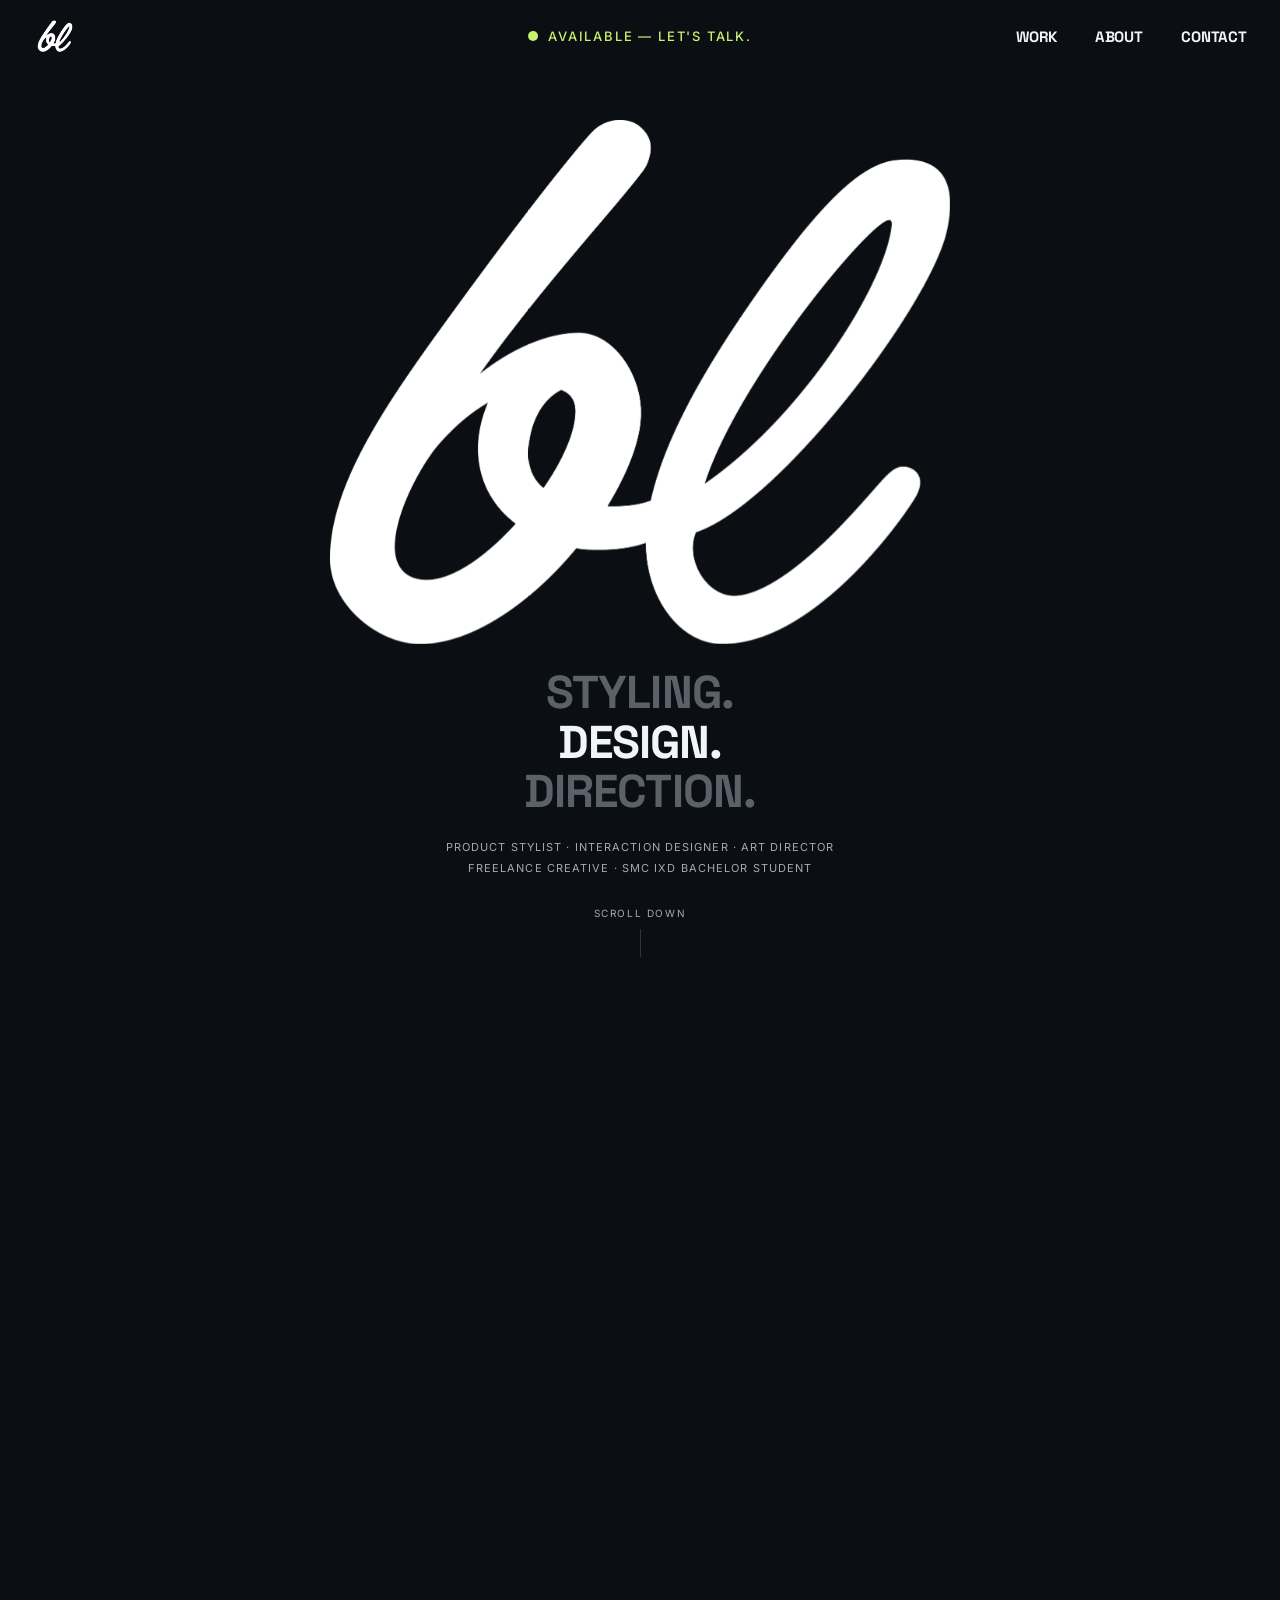
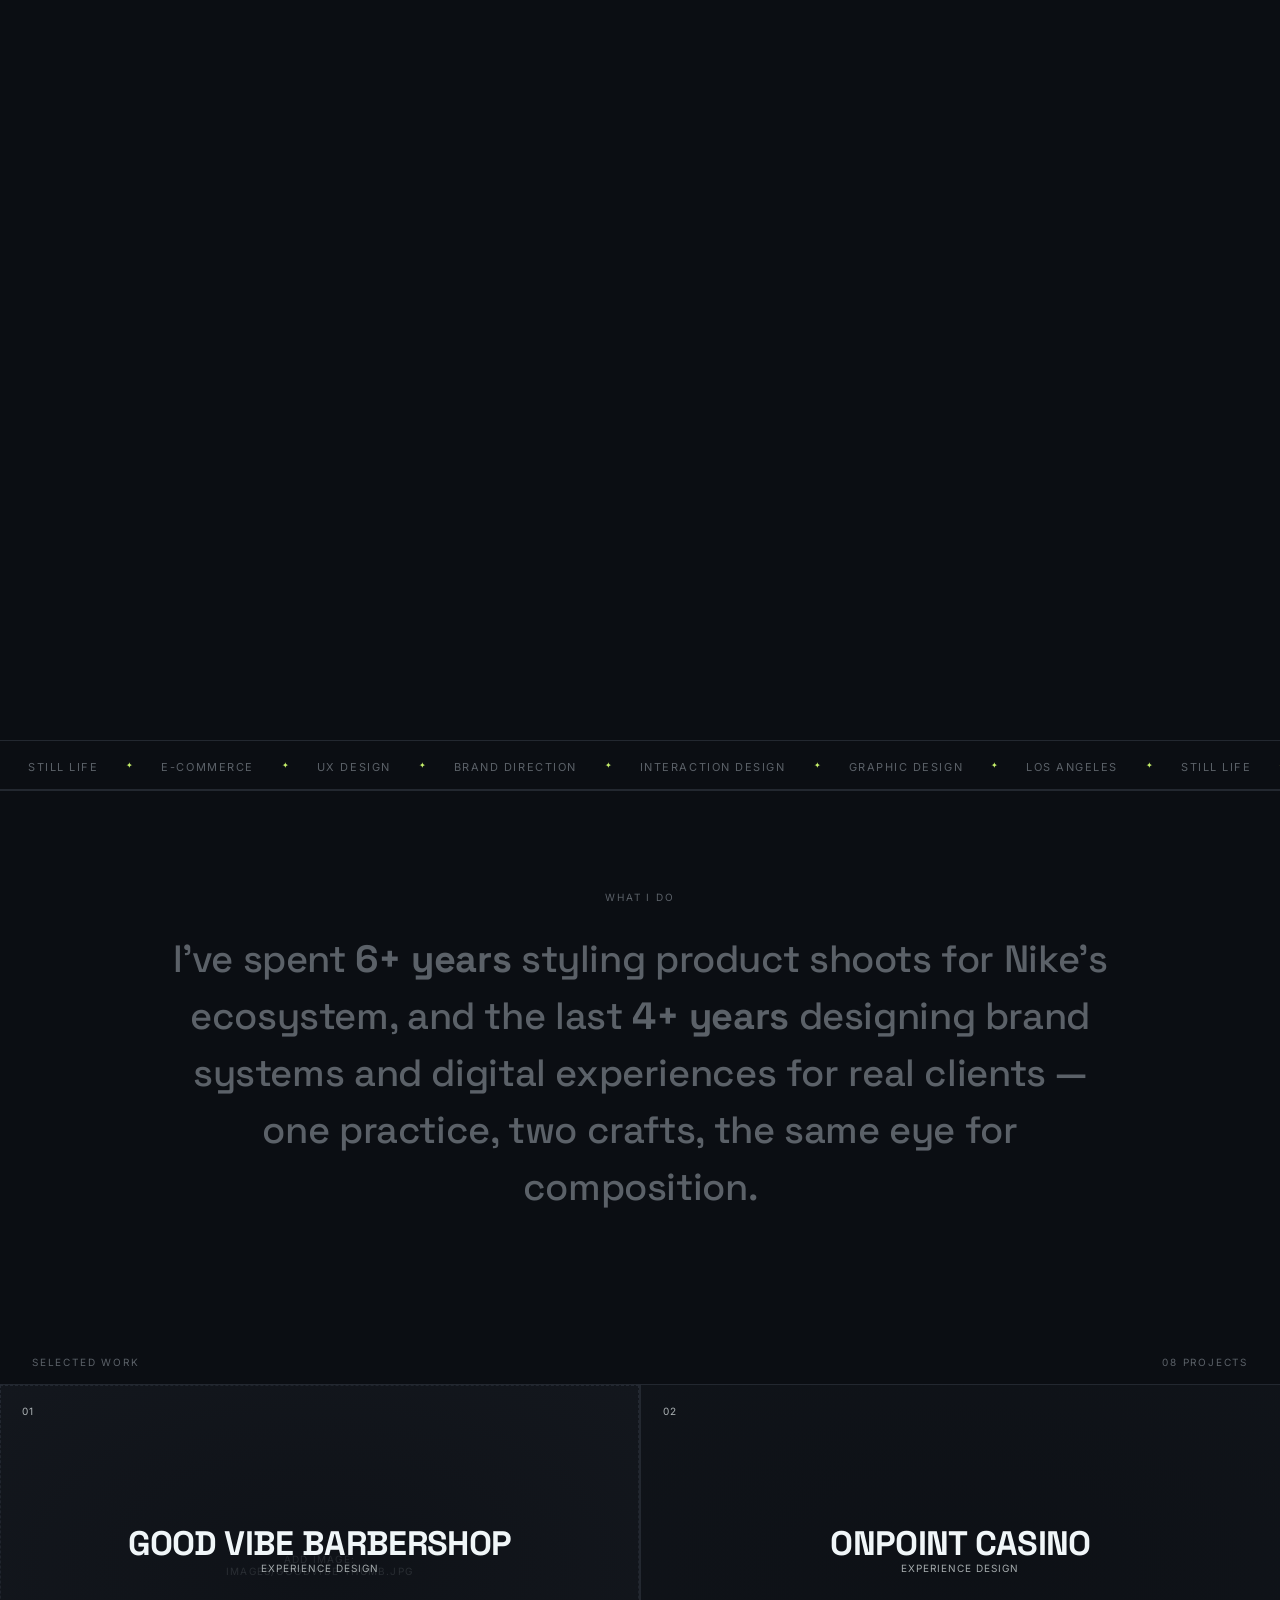
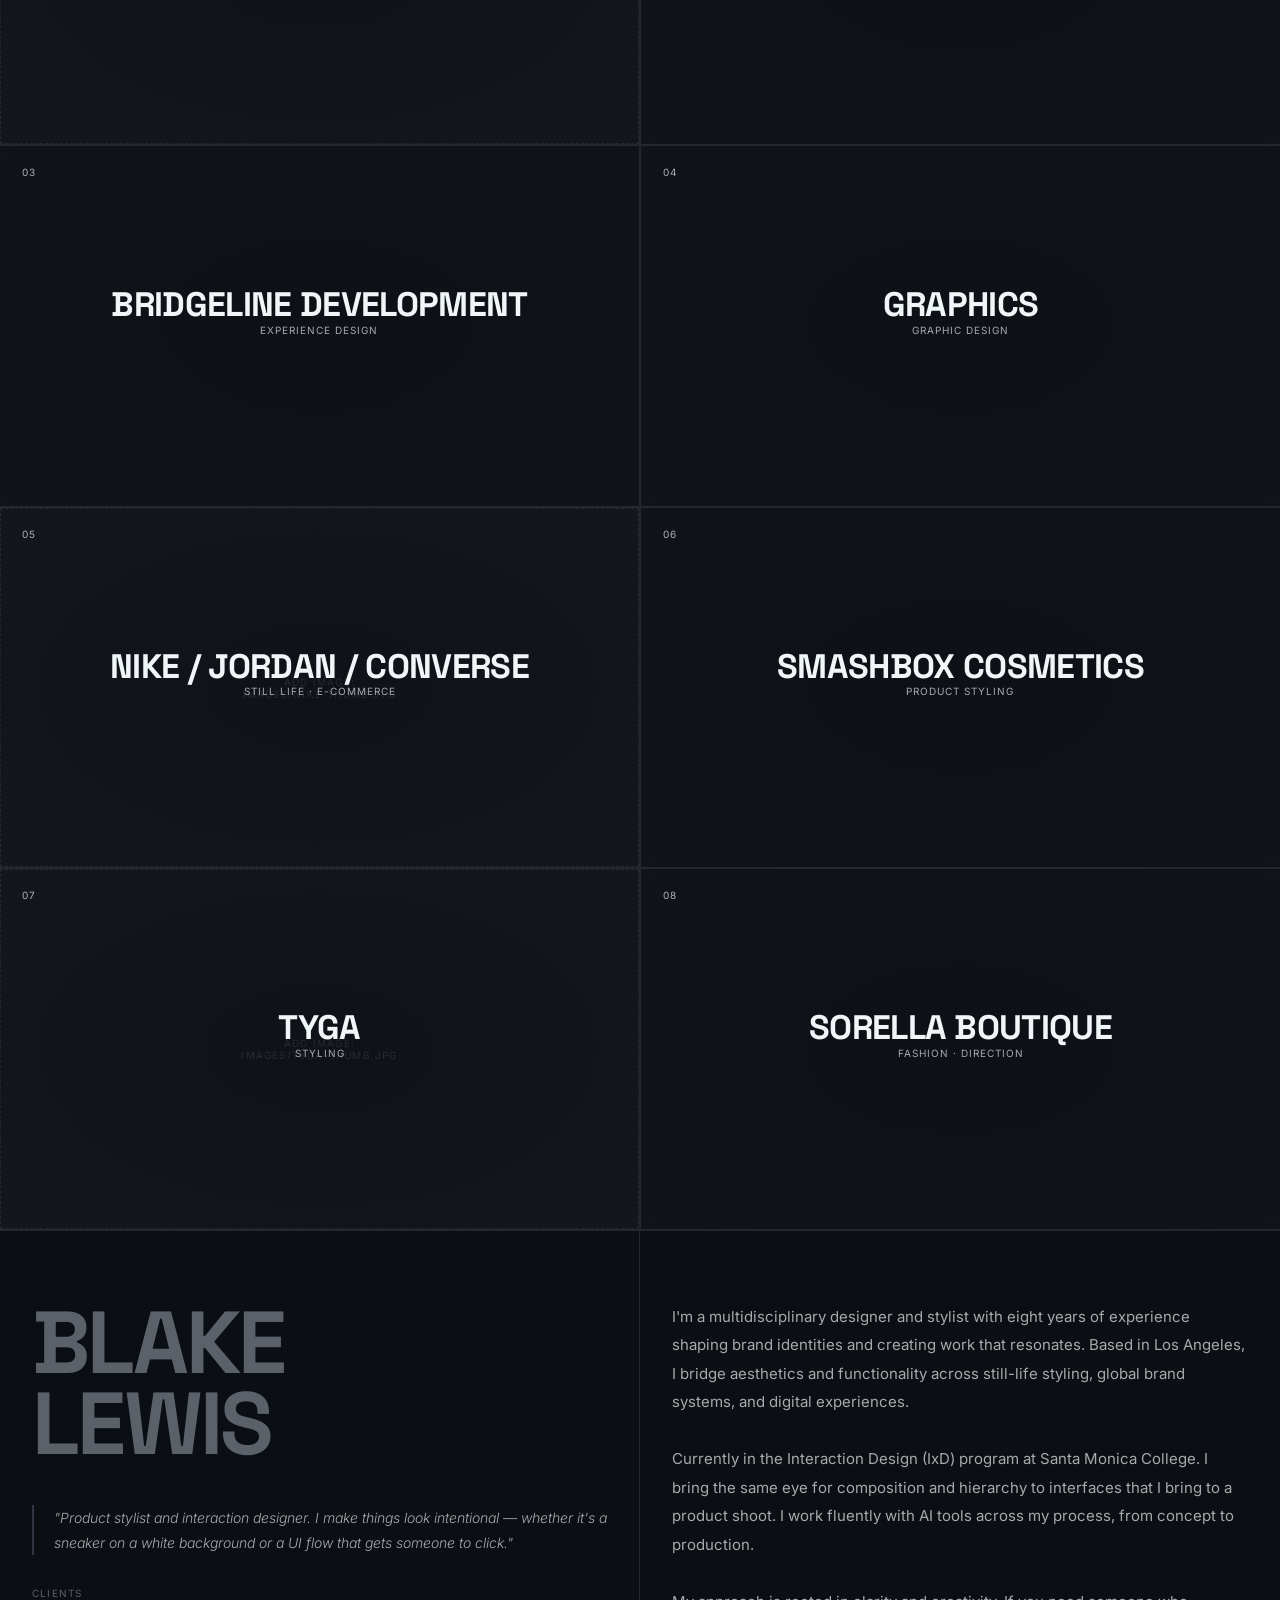
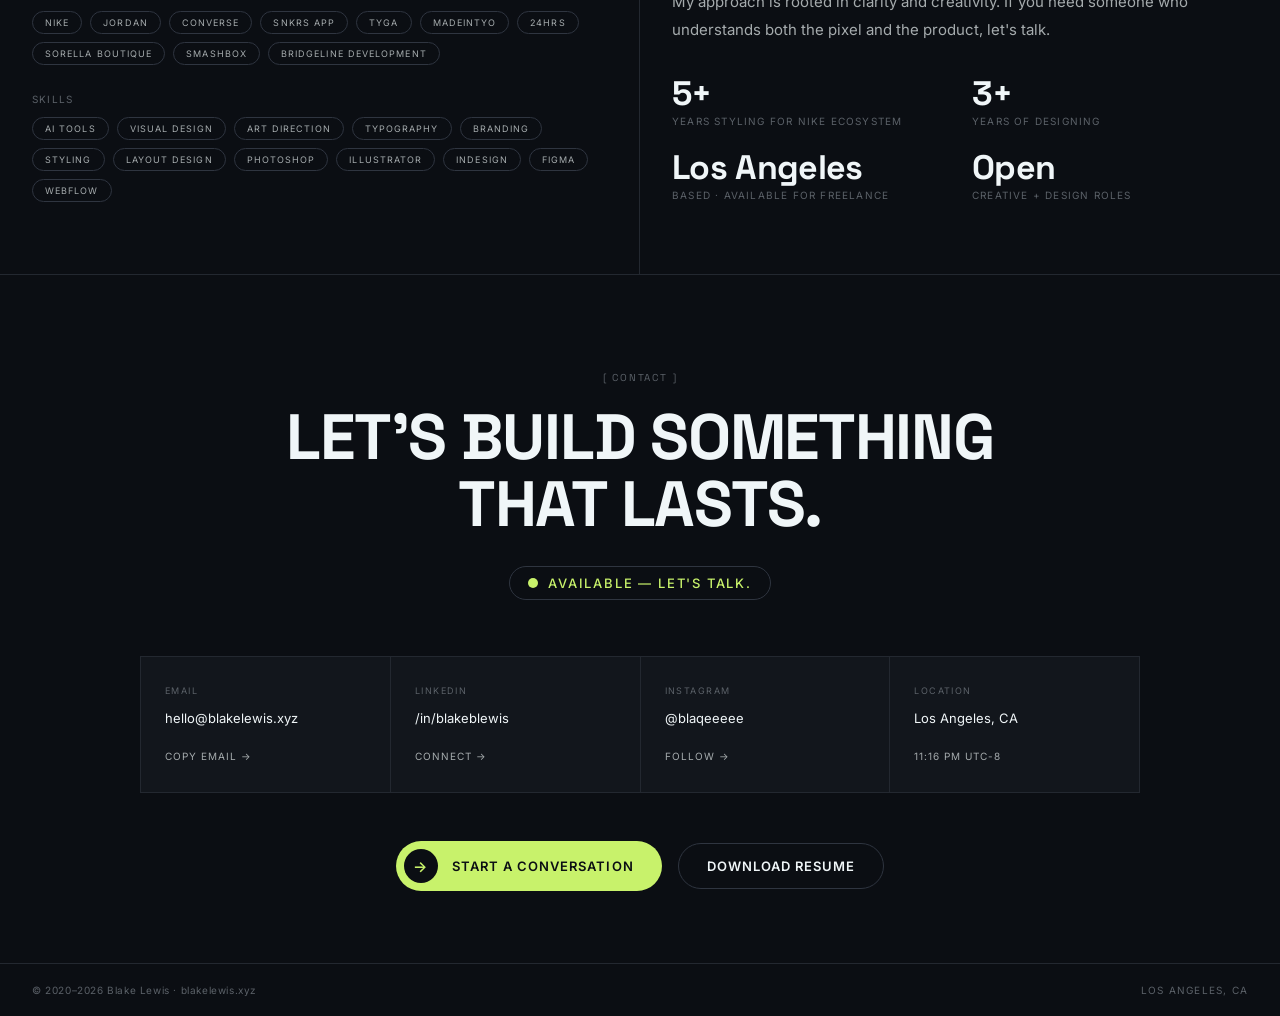
==== index.html @ b9921069 "Add Open Graph/Twitter preview image with solid black background Link previews were falling back to " ====
<!DOCTYPE html>
<html lang="en">
<head>
  <meta charset="UTF-8">
  <meta name="viewport" content="width=device-width, initial-scale=1.0">
  <title>Blake Lewis — Styling, Design + Direction</title>
  <meta name="description" content="Blake Lewis — Product Stylist & Interaction Designer. Nike, Jordan, Converse. Based in Los Angeles.">
  <link rel="icon" type="image/png" href="images/favicon.png">

  <meta property="og:type" content="website">
  <meta property="og:url" content="https://blakelewis.xyz/">
  <meta property="og:title" content="Blake Lewis — Styling, Design + Direction">
  <meta property="og:description" content="Blake Lewis — Product Stylist & Interaction Designer. Nike, Jordan, Converse. Based in Los Angeles.">
  <meta property="og:image" content="https://blakelewis.xyz/images/og-image.png">
  <meta property="og:image:width" content="1200">
  <meta property="og:image:height" content="630">

  <meta name="twitter:card" content="summary_large_image">
  <meta name="twitter:title" content="Blake Lewis — Styling, Design + Direction">
  <meta name="twitter:description" content="Blake Lewis — Product Stylist & Interaction Designer. Nike, Jordan, Converse. Based in Los Angeles.">
  <meta name="twitter:image" content="https://blakelewis.xyz/images/og-image.png">
  <link rel="preconnect" href="https://fonts.googleapis.com">
  <link rel="preconnect" href="https://fonts.gstatic.com" crossorigin>
  <link href="https://fonts.googleapis.com/css2?family=Inter:ital,wght@0,300;0,400;0,500;0,700;0,800;0,900;1,300&family=Space+Grotesk:wght@500;700&display=swap" rel="stylesheet">
  <style>
    *, *::before, *::after { box-sizing: border-box; margin: 0; padding: 0; }

    :root {
      --black: #0b0e13;
      --surface: #12161c;
      --card: #171b22;
      --border: #232830;
      --border-light: #2f3540;
      --text: #f0f6f8;
      --text-mid: #a5abad;
      --text-dim: #5b6168;
      --accent: #C8F26B;
      --font-display: 'Space Grotesk', 'Inter', -apple-system, sans-serif;
      --t: 0.28s cubic-bezier(0.4,0,0.2,1);
    }

    html { scroll-behavior: smooth; }
    body {
      background: var(--black);
      color: var(--text);
      font-family: 'Inter', -apple-system, sans-serif;
      -webkit-font-smoothing: antialiased;
      overflow-x: hidden;
    }

    /* ─── NAV ─── */
    nav {
      position: fixed; top: 0; left: 0; right: 0; z-index: 400;
      display: flex; align-items: center; justify-content: space-between;
      padding: 18px 32px;
      background: transparent;
      backdrop-filter: none;
      border-bottom: 0.5px solid transparent;
      transition: background .4s, backdrop-filter .4s, border-color .4s;
    }
    nav.scrolled { background: rgba(11,14,19,0.88); backdrop-filter: blur(16px); border-color: var(--border); }

    .logo {
      display: flex; align-items: center;
      font-family: var(--font-display);
      font-size: 22px; font-weight: 700;
      color: var(--text); text-decoration: none; letter-spacing: -0.3px;
    }
    .logo-img { height: 36px; width: auto; display: block; }

    .nav-center {
      position: absolute; left: 50%; transform: translateX(-50%);
      display: flex; align-items: center; gap: 10px;
    }
    .avail-dot {
      width: 10px; height: 10px; border-radius: 50%; background: var(--accent);
      animation: dot-glow 2.4s ease-in-out infinite;
    }
    @keyframes dot-glow {
      0%,100% { box-shadow: 0 0 2px 0 rgba(200,242,107,.4); opacity: .55; }
      50% { box-shadow: 0 0 14px 5px rgba(200,242,107,.9); opacity: 1; }
    }
    .avail-text {
      font-size: 13px; font-weight: 500; letter-spacing: .14em; text-transform: uppercase; color: var(--accent);
      animation: text-glow 2.4s ease-in-out infinite;
    }
    @keyframes text-glow {
      0%,100% { text-shadow: 0 0 2px rgba(200,242,107,.15); opacity: .7; }
      50% { text-shadow: 0 0 10px rgba(200,242,107,.85); opacity: 1; }
    }

    .nav-right { display: flex; align-items: center; gap: 36px; }

    .nav-link {
      position: relative;
      display: inline-block;
      background: none; border: none; padding: 4px 1px; margin: 0;
      font-family: var(--font-display);
      font-size: 15px; font-weight: 700; letter-spacing: -.01em;
      text-transform: uppercase; text-decoration: none;
      color: var(--text); cursor: pointer;
      transition: color .3s;
    }
    .nav-link::after {
      content: ''; position: absolute; left: 1px; right: 1px; bottom: 0;
      height: 2px; background: var(--accent);
      transform: scaleX(0); transform-origin: left;
      transition: transform .5s cubic-bezier(.165,.84,.44,1);
    }
    .nav-link:hover { color: var(--accent); }
    .nav-link:hover::after { transform: scaleX(1); }
    .nav-link.is-copied { color: var(--accent); }
    .nav-link.is-copied::after { transform: scaleX(1); }
    /* Scramble-hover links use the character animation as their own tell instead of an underline */
    .nav-scramble::after { display: none; }


    /* ─── LIGHTBOX ─── */
    .lightbox {
      position: fixed; inset: 0; z-index: 500;
      background: rgba(11,14,19,.96); backdrop-filter: blur(8px);
      opacity: 0; pointer-events: none; transition: opacity .3s ease;
      display: flex; align-items: center; justify-content: center;
    }
    .lightbox.open { opacity: 1; pointer-events: all; }
    .lightbox-stage {
      position: relative; max-width: 88vw; max-height: 82vh;
      display: flex; align-items: center; justify-content: center;
    }
    .lightbox-img {
      max-width: 88vw; max-height: 82vh; object-fit: contain;
      border-radius: 4px; display: block;
    }
    .lightbox-empty {
      display: none; color: var(--text-mid); font-size: 14px;
      letter-spacing: .04em; text-align: center;
    }
    .lightbox-count {
      position: absolute; bottom: -34px; left: 50%; transform: translateX(-50%);
      font-size: 10px; letter-spacing: .14em; text-transform: uppercase; color: var(--text-dim);
    }
    .lightbox-close {
      position: absolute; top: 20px; right: 32px; z-index: 1;
      font-size: 32px; line-height: 1; background: none; border: none;
      color: var(--text-mid); cursor: pointer; transition: color .2s;
    }
    .lightbox-close:hover { color: var(--text); }
    .lightbox-arrow {
      position: absolute; top: 50%; transform: translateY(-50%); z-index: 1;
      width: 48px; height: 48px; border-radius: 50%;
      background: var(--surface); border: none; color: var(--text);
      font-size: 18px; cursor: pointer; transition: transform .2s, background .2s;
    }
    .lightbox-arrow:hover { background: var(--card); transform: translateY(-50%) scale(1.08); }
    .lightbox-prev { left: 24px; }
    .lightbox-next { right: 24px; }
    @media(max-width:700px){
      .lightbox-arrow { width: 40px; height: 40px; font-size: 15px; }
      .lightbox-prev { left: 10px; }
      .lightbox-next { right: 10px; }
      .lightbox-close { top: 14px; right: 16px; }
    }

    /* ─── HERO ─── */
    .hero-pin-wrap {
      position: relative;
      height: 260vh;
    }
    .hero {
      position: sticky; top: 0;
      min-height: 100svh;
      display: flex; flex-direction: column;
      overflow: hidden;
      background: var(--black);
    }

    .hero-visual {
      flex: 1;
      display: flex; align-items: center; justify-content: center;
      padding: 120px 32px 24px;
    }

    .hero-logo-scale {
      position: relative; z-index: 1;
      will-change: transform;
      width: min(58vw, 620px);
    }
    .hero-logo-float {
      animation: hero-mask-in 1.2s cubic-bezier(.16,1,.3,1) both, hero-float 7s ease-in-out 1.2s infinite;
    }
    .hero-logo-float img {
      display: block; width: 100%; height: auto;
    }
    @keyframes hero-mask-in {
      from { opacity: 0; transform: scale(.8); }
      to { opacity: 1; transform: scale(1); }
    }
    @keyframes hero-float {
      0%, 100% { transform: translateY(0) scale(1); }
      50% { transform: translateY(-14px) scale(1.015); }
    }
    @media(prefers-reduced-motion: reduce) {
      .hero-logo-float { animation: hero-mask-in .6s ease both; }
      .hero-pin-wrap { height: auto; }
      .hero { position: relative; }
    }

    .hero-content {
      position: relative; z-index: 1;
      display: flex; flex-direction: column; align-items: center; text-align: center;
      gap: 20px;
      padding: 0 32px 56px;
    }

    .hero-h1 {
      font-family: var(--font-display);
      font-size: clamp(26px, 4.2vw, 46px);
      font-weight: 700; line-height: 1.08;
      letter-spacing: -.02em; text-transform: uppercase;
      color: var(--text); max-width: 640px;
    }
    .hero-h1-word {
      display: block;
      color: var(--text-dim);
      transition: color .7s ease;
    }
    .hero-h1-word.is-active { color: var(--text); }
    @media(prefers-reduced-motion: reduce) {
      .hero-h1-word { color: var(--text); transition: none; }
    }

    .hero-sub {
      font-size: 11px; line-height: 1.9; letter-spacing: .1em;
      text-transform: uppercase; color: var(--text-mid); max-width: 480px;
    }

    .hero-scroll {
      display: flex; flex-direction: column; align-items: center; gap: 10px;
      margin-top: 8px; text-decoration: none;
      font-size: 10px; letter-spacing: .16em; text-transform: uppercase; color: var(--text-mid);
      transition: color .2s;
    }
    .hero-scroll:hover { color: var(--text); }
    .hero-scroll-line {
      width: .5px; height: 28px; background: var(--border-light);
      position: relative; overflow: hidden;
    }
    .hero-scroll-line::after {
      content: ''; position: absolute; top: -100%; left: 0; width: 100%; height: 100%;
      background: var(--accent);
      animation: hero-scroll-drip 1.8s ease-in-out infinite;
    }
    @keyframes hero-scroll-drip {
      0% { top: -100%; }
      60%, 100% { top: 100%; }
    }

    /* ─── SCROLL REVEAL ─── */
    .reveal {
      opacity: 0; transform: translateY(28px);
      transition: opacity .8s cubic-bezier(.16,1,.3,1), transform .8s cubic-bezier(.16,1,.3,1);
    }
    .reveal.in-view { opacity: 1; transform: translateY(0); }
    @media(prefers-reduced-motion: reduce) {
      .reveal { opacity: 1; transform: none; transition: none; }
    }

    /* ─── MARQUEE ─── */
    .marquee-wrap {
      overflow: hidden; border-top: .5px solid var(--border);
      border-bottom: .5px solid var(--border);
      padding: 14px 0; white-space: nowrap;
    }
    .marquee-track {
      display: inline-flex; gap: 0;
      animation: scroll-left 22s linear infinite;
    }
    @keyframes scroll-left { from{transform:translateX(0)} to{transform:translateX(-50%)} }
    .marquee-item {
      font-size: 11px; letter-spacing: .14em; text-transform: uppercase;
      color: var(--text-dim); padding: 0 28px;
    }
    .marquee-dot {
      color: var(--accent); font-size: 8px; vertical-align: middle;
    }

    /* ─── SECTION SHARED ─── */
    .section-header {
      display: flex; align-items: center; justify-content: space-between;
      padding: 28px 32px 0;
    }
    .section-label {
      font-size: 10px; letter-spacing: .18em; text-transform: uppercase; color: var(--text-dim);
    }
    .hr { border: none; border-top: .5px solid var(--border); }

    /* ─── WORK GRID (card-based) ─── */
    .work-grid {
      display: grid; grid-template-columns: repeat(2, 1fr);
      gap: 2px; background: var(--border);
      margin-top: 16px;
      border-top: .5px solid var(--border);
      border-bottom: .5px solid var(--border);
    }

    .work-card {
      position: relative; aspect-ratio: 16/9; overflow: hidden;
      background: var(--surface); text-decoration: none; display: block;
    }
    .work-card img {
      width: 100%; height: 100%; object-fit: cover; display: block;
      filter: grayscale(15%) brightness(.82);
      transition: opacity .6s ease, transform .8s cubic-bezier(.4,0,.2,1), filter .5s;
    }
    .work-card:hover img { transform: scale(1.06); filter: grayscale(0%) brightness(.8); }
    /* Image only reveals on hover for pointer devices that can actually hover;
       touch devices always show it since there's no hover state to reveal it. */
    @media (hover: hover) {
      .work-card img { opacity: 0; }
      .work-card:hover img { opacity: .55; }
    }

    .work-card-overlay {
      position: absolute; inset: 0;
      background: radial-gradient(ellipse at center, rgba(11,14,19,.7) 0%, rgba(11,14,19,.3) 100%);
    }
    .work-card-num {
      position: absolute; top: 20px; left: 22px; z-index: 1;
      font-size: 10px; letter-spacing: .1em; color: rgba(240,246,248,.7);
    }
    .work-card-content {
      position: absolute; inset: 0; z-index: 1;
      padding: 24px;
      display: flex; flex-direction: column; align-items: center; justify-content: center;
      text-align: center; gap: 10px;
    }
    .work-card-title {
      font-family: var(--font-display);
      font-size: clamp(22px, 2.8vw, 34px); font-weight: 700;
      text-transform: uppercase; letter-spacing: -.02em; color: var(--text);
      line-height: 1.1;
    }
    .work-card-type {
      font-size: 10px; letter-spacing: .1em; text-transform: uppercase;
      color: var(--text-mid);
    }
    .work-card-arrow {
      font-size: 17px; color: var(--accent);
      opacity: 0; transform: translateY(4px); transition: all var(--t);
    }
    .work-card:hover .work-card-arrow { opacity: 1; transform: translateY(0); }

    .img-placeholder-card {
      width: 100%; height: 100%;
      display: flex; align-items: center; justify-content: center;
      background: var(--card); border: .5px dashed var(--border-light);
      font-size: 10px; letter-spacing: .12em; text-transform: uppercase;
      color: var(--text-dim); text-align: center; padding: 16px;
    }

    /* ─── INTRO ─── */
    .intro-section {
      border-top: .5px solid var(--border);
      padding: 100px 32px 112px;
      text-align: center;
    }
    .intro-eyebrow {
      font-size: 10px; letter-spacing: .18em; text-transform: uppercase;
      color: var(--text-dim); margin-bottom: 28px;
    }
    .intro-lead {
      font-family: var(--font-display);
      font-size: clamp(22px, 3.6vw, 38px); font-weight: 500;
      line-height: 1.5; letter-spacing: -.01em;
      max-width: 940px; margin: 0 auto;
    }
    .reveal-word {
      color: var(--text-dim);
      transition: color .4s ease;
    }
    .reveal-word.is-revealed { color: var(--text); }
    .reveal-word.is-accent { font-weight: 700; }
    .reveal-word.is-accent.is-revealed { color: var(--accent); }
    @media(prefers-reduced-motion: reduce) {
      .reveal-word { transition: none; }
    }

    /* ─── FOOTER / CONTACT ─── */
    .site-footer { border-top: .5px solid var(--border); }
    .footer-eyebrow {
      font-size: 10px; letter-spacing: .18em; text-transform: uppercase;
      color: var(--text-dim); margin-bottom: 20px;
      font-family: var(--font-display);
    }
    .footer-contact {
      padding: 96px 32px 72px; text-align: center;
    }
    .footer-h2 {
      font-family: var(--font-display);
      font-size: clamp(32px, 6vw, 64px); font-weight: 700;
      text-transform: uppercase; letter-spacing: -.02em; color: var(--text);
      line-height: 1.05; margin-bottom: 28px;
    }
    .footer-avail {
      display: inline-flex; align-items: center; gap: 10px;
      border: .5px solid var(--border-light); border-radius: 999px;
      padding: 8px 18px; margin-bottom: 56px;
    }

    .footer-links-grid {
      display: grid; grid-template-columns: repeat(4,1fr);
      gap: 1px; background: var(--border);
      border: .5px solid var(--border);
      max-width: 1000px; margin: 0 auto 48px;
    }
    @media(max-width:768px){ .footer-links-grid{ grid-template-columns:1fr 1fr; } }
    .footer-link-card {
      background: var(--surface); padding: 28px 24px; text-align: left;
      transition: background var(--t);
    }
    .footer-link-card:hover { background: var(--card); }
    .footer-link-card-btn {
      display: block; width: 100%;
      border: none; font: inherit; cursor: pointer;
    }
    .footer-link-card-btn.is-copied .footer-link-action { color: var(--accent); }
    .footer-link-label {
      font-size: 9px; letter-spacing: .16em; text-transform: uppercase;
      color: var(--text-dim); margin-bottom: 14px;
    }
    .footer-link-value {
      font-size: 13px; color: var(--text); margin-bottom: 18px;
      word-break: break-word;
    }
    .footer-link-action {
      font-size: 10px; letter-spacing: .1em; text-transform: uppercase;
      color: var(--text-mid); text-decoration: none; transition: color .2s;
    }
    .footer-link-action:hover { color: var(--accent); }

    .footer-cta-buttons { display: flex; align-items: center; justify-content: center; gap: 16px; flex-wrap: wrap; }

    .btn-fill, .btn-outline {
      display: inline-flex; align-items: center; gap: 14px;
      font-size: 13px; letter-spacing: .08em; text-transform: uppercase;
      text-decoration: none; font-weight: 600; font-family: inherit;
      border-radius: 999px; border: none; cursor: pointer;
    }
    .btn-fill {
      position: relative; overflow: hidden; isolation: isolate;
      background: var(--accent); color: var(--black);
      padding: 8px 28px 8px 8px;
      transition: color .5s cubic-bezier(.165,.84,.44,1);
    }
    .btn-fill.is-copied { color: var(--black); }
    .btn-fill::before {
      content: ''; position: absolute; inset: 0;
      background: var(--text); border-radius: 999px;
      transform: scaleX(0); transform-origin: left;
      transition: transform .5s cubic-bezier(.165,.84,.44,1);
      z-index: 0;
    }
    .btn-fill:hover::before { transform: scaleX(1); }
    .btn-fill-icon {
      position: relative; z-index: 1;
      width: 34px; height: 34px; border-radius: 50%; flex-shrink: 0;
      background: var(--black); color: var(--accent);
      display: flex; align-items: center; justify-content: center; font-size: 15px;
      transition: transform .5s cubic-bezier(.165,.84,.44,1);
    }
    .btn-fill:hover .btn-fill-icon { transform: rotate(45deg); }
    .btn-fill-label { position: relative; z-index: 1; }

    .btn-outline {
      border: .5px solid var(--border-light); color: var(--text);
      padding: 14px 28px;
      transition: border-color .3s, color .3s;
    }
    .btn-outline:hover { border-color: var(--accent); color: var(--accent); }

    .skill-group-label {
      font-size: 10px; letter-spacing: .12em; text-transform: uppercase;
      color: var(--text-dim); margin-bottom: 12px;
    }
    .skill-chips { display: flex; flex-wrap: wrap; gap: 8px; }

    .footer-bottom {
      border-top: .5px solid var(--border);
      padding: 20px 32px;
      display: flex; align-items: center; justify-content: space-between;
      flex-wrap: wrap; gap: 12px;
    }
    .footer-copy { font-size: 10px; color: var(--text-dim); letter-spacing: .06em; }
    .footer-location {
      font-size: 10px; letter-spacing: .12em; text-transform: uppercase; color: var(--text-dim);
    }

    /* ─── ABOUT ─── */
    .about-section {
      display: grid; grid-template-columns: 1fr 1fr;
      gap: 0; border-top: .5px solid var(--border);
    }
    @media(max-width:768px){ .about-section{ grid-template-columns:1fr; } }

    .about-left {
      padding: 72px 32px; border-right: .5px solid var(--border);
    }
    .about-name {
      font-family: var(--font-display);
      font-size: clamp(48px,8vw,88px); font-weight: 700;
      text-transform: uppercase; letter-spacing: -.03em;
      color: var(--text-dim); line-height: .92; margin-bottom: 40px;
    }
    .about-tagline {
      font-size: 14px; font-style: italic; font-weight: 300;
      color: var(--text-mid); line-height: 1.8; margin-bottom: 32px;
      border-left: 2px solid var(--border-light); padding-left: 20px;
    }
    .client-list { display: flex; flex-wrap: wrap; gap: 8px; }
    .client-chip {
      font-size: 9px; letter-spacing: .12em; text-transform: uppercase;
      border: .5px solid var(--border-light); padding: 5px 12px;
      border-radius: 100px; color: var(--text-mid);
    }

    .about-right { padding: 72px 32px; }
    .about-bio {
      font-size: 15px; line-height: 1.9; color: var(--text-mid);
      margin-bottom: 32px;
    }
    .about-stats { display: grid; grid-template-columns: 1fr 1fr; gap: 24px; }
    .stat-item {}
    .stat-num {
      font-family: var(--font-display);
      font-size: 34px; font-weight: 700; letter-spacing: -.02em;
      color: var(--text); line-height: 1; margin-bottom: 4px;
    }
    .stat-label {
      font-size: 10px; letter-spacing: .12em; text-transform: uppercase;
      color: var(--text-dim);
    }


    /* ─── MOBILE ─── */
    @media(max-width:600px){
      nav { padding: 16px 20px; }
      .nav-center { display: none; }
      .nav-right { gap: 16px; }
      .nav-link { font-size: 11px; }
      .hero-content { padding: 110px 20px 32px; }
      .section-header { padding: 24px 20px 0; }
      .work-grid { grid-template-columns: 1fr; }
      .work-card { aspect-ratio: 4/3; }
      .about-left,.about-right { padding: 48px 20px; }
      .about-left { border-right:none; border-bottom:.5px solid var(--border); }
      .footer-contact { padding: 56px 20px 48px; }
      .footer-bottom { padding: 16px 20px; }
      .footer-links-grid { max-width: none; }
    }
  </style>
</head>
<body>

<!-- NAV -->
<nav id="mainNav">
  <a class="logo" href="/"><img class="logo-img" src="images/BL-Logo.png" alt="Blake Lewis"></a>
  <div class="nav-center">
    <div class="avail-dot"></div>
    <span class="avail-text">Available — let's talk.</span>
  </div>
  <div class="nav-right">
    <a class="nav-link nav-scramble" href="#work">Work</a>
    <a class="nav-link nav-scramble" href="#about">About</a>
    <a class="nav-link nav-scramble" href="#contact">Contact</a>
  </div>
</nav>

<!-- HERO -->
<div class="hero-pin-wrap" id="heroPinWrap">
<section class="hero">
  <div class="hero-visual">
    <div class="hero-logo-scale" id="heroLogoScale">
      <div class="hero-logo-float">
        <img src="images/bl-logo-white.png" alt="bl">
      </div>
    </div>
  </div>
  <div class="hero-content" id="heroContent">
    <h1 class="hero-h1" id="heroH1">
      <span class="hero-h1-word is-active">Styling.</span>
      <span class="hero-h1-word">Design.</span>
      <span class="hero-h1-word">Direction.</span>
    </h1>
    <p class="hero-sub">
      Product Stylist · Interaction Designer · Art Director<br>
      Freelance Creative · SMC IxD Bachelor Student
    </p>
    <a class="hero-scroll" href="#about">
      <span>Scroll down</span>
      <span class="hero-scroll-line"></span>
    </a>
  </div>
</section>
</div>

<!-- MARQUEE -->
<div class="marquee-wrap">
  <div class="marquee-track">
    <span class="marquee-item">Still Life</span><span class="marquee-dot">✦</span>
    <span class="marquee-item">E-Commerce</span><span class="marquee-dot">✦</span>
    <span class="marquee-item">UX Design</span><span class="marquee-dot">✦</span>
    <span class="marquee-item">Brand Direction</span><span class="marquee-dot">✦</span>
    <span class="marquee-item">Interaction Design</span><span class="marquee-dot">✦</span>
    <span class="marquee-item">Graphic Design</span><span class="marquee-dot">✦</span>
    <span class="marquee-item">Los Angeles</span><span class="marquee-dot">✦</span>
    <!-- duplicate for seamless loop -->
    <span class="marquee-item">Still Life</span><span class="marquee-dot">✦</span>
    <span class="marquee-item">E-Commerce</span><span class="marquee-dot">✦</span>
    <span class="marquee-item">UX Design</span><span class="marquee-dot">✦</span>
    <span class="marquee-item">Brand Direction</span><span class="marquee-dot">✦</span>
    <span class="marquee-item">Interaction Design</span><span class="marquee-dot">✦</span>
    <span class="marquee-item">Graphic Design</span><span class="marquee-dot">✦</span>
    <span class="marquee-item">Los Angeles</span><span class="marquee-dot">✦</span>
  </div>
</div>

<!-- INTRO -->
<section class="intro-section">
  <p class="intro-eyebrow">What I do</p>
  <p class="intro-lead" id="introLead">
    <span class="reveal-word">I've</span>
    <span class="reveal-word">spent</span>
    <span class="reveal-word is-accent">6+ years</span>
    <span class="reveal-word">styling</span>
    <span class="reveal-word">product</span>
    <span class="reveal-word">shoots</span>
    <span class="reveal-word">for</span>
    <span class="reveal-word">Nike's</span>
    <span class="reveal-word">ecosystem,</span>
    <span class="reveal-word">and</span>
    <span class="reveal-word">the</span>
    <span class="reveal-word">last</span>
    <span class="reveal-word is-accent">4+ years</span>
    <span class="reveal-word">designing</span>
    <span class="reveal-word">brand</span>
    <span class="reveal-word">systems</span>
    <span class="reveal-word">and</span>
    <span class="reveal-word">digital</span>
    <span class="reveal-word">experiences</span>
    <span class="reveal-word">for</span>
    <span class="reveal-word">real</span>
    <span class="reveal-word">clients</span>
    <span class="reveal-word">—</span>
    <span class="reveal-word">one</span>
    <span class="reveal-word">practice,</span>
    <span class="reveal-word">two</span>
    <span class="reveal-word">crafts,</span>
    <span class="reveal-word">the</span>
    <span class="reveal-word">same</span>
    <span class="reveal-word">eye</span>
    <span class="reveal-word">for</span>
    <span class="reveal-word">composition.</span>
  </p>
</section>

<!-- WORK GRID -->
<section id="work">
  <div class="section-header reveal">
    <span class="section-label">Selected work</span>
    <span class="section-label">08 projects</span>
  </div>
  <div class="work-grid">

    <a class="work-card" href="case-studies/good-vibe.html">
      <span class="work-card-num">01</span>
      <img src="images/goodvibe-thumb.jpg" alt="Good Vibe Barbershop"
           onerror="this.outerHTML='&lt;div class=&quot;img-placeholder-card&quot;&gt;Add image:&lt;br&gt;images/goodvibe-thumb.jpg&lt;/div&gt;'">
      <div class="work-card-overlay"></div>
      <div class="work-card-content">
        <div>
          <p class="work-card-title">Good Vibe Barbershop</p>
          <p class="work-card-type">Experience Design</p>
        </div>
        <span class="work-card-arrow">→</span>
      </div>
    </a>

    <a class="work-card" href="case-studies/onpoint.html">
      <span class="work-card-num">02</span>
      <img src="images/onpoint-thumb.jpg" alt="OnPoint Casino"
           onerror="this.outerHTML='&lt;div class=&quot;img-placeholder-card&quot;&gt;Add image:&lt;br&gt;images/onpoint-thumb.jpg&lt;/div&gt;'">
      <div class="work-card-overlay"></div>
      <div class="work-card-content">
        <div>
          <p class="work-card-title">OnPoint Casino</p>
          <p class="work-card-type">Experience Design</p>
        </div>
        <span class="work-card-arrow">→</span>
      </div>
    </a>

    <a class="work-card" href="case-studies/bridgeline.html">
      <span class="work-card-num">03</span>
      <img src="images/bridgeline-thumb.jpg" alt="Bridgeline"
           onerror="this.outerHTML='&lt;div class=&quot;img-placeholder-card&quot;&gt;Add image:&lt;br&gt;images/bridgeline-thumb.jpg&lt;/div&gt;'">
      <div class="work-card-overlay"></div>
      <div class="work-card-content">
        <div>
          <p class="work-card-title">Bridgeline Development</p>
          <p class="work-card-type">Experience Design</p>
        </div>
        <span class="work-card-arrow">→</span>
      </div>
    </a>

    <a class="work-card" href="galleries/graphics.html">
      <span class="work-card-num">04</span>
      <img src="images/graphics-thumb.jpg" alt="Graphics"
           onerror="this.outerHTML='&lt;div class=&quot;img-placeholder-card&quot;&gt;Add image:&lt;br&gt;images/graphics-thumb.jpg&lt;/div&gt;'">
      <div class="work-card-overlay"></div>
      <div class="work-card-content">
        <div>
          <p class="work-card-title">Graphics</p>
          <p class="work-card-type">Graphic Design</p>
        </div>
        <span class="work-card-arrow">→</span>
      </div>
    </a>

    <a class="work-card" href="galleries/styling.html">
      <span class="work-card-num">05</span>
      <img src="images/nike-thumb.jpg" alt="Nike"
           onerror="this.outerHTML='&lt;div class=&quot;img-placeholder-card&quot;&gt;Add image:&lt;br&gt;images/nike-thumb.jpg&lt;/div&gt;'">
      <div class="work-card-overlay"></div>
      <div class="work-card-content">
        <div>
          <p class="work-card-title">Nike / Jordan / Converse</p>
          <p class="work-card-type">Still Life · E-Commerce</p>
        </div>
        <span class="work-card-arrow">→</span>
      </div>
    </a>

    <a class="work-card" href="case-studies/smashbox.html">
      <span class="work-card-num">06</span>
      <img src="images/smash-box-styling-00.jpg" alt="Smashbox Cosmetics">
      <div class="work-card-overlay"></div>
      <div class="work-card-content">
        <div>
          <p class="work-card-title">Smashbox Cosmetics</p>
          <p class="work-card-type">Product Styling</p>
        </div>
        <span class="work-card-arrow">→</span>
      </div>
    </a>

    <a class="work-card" href="galleries/tyga.html">
      <span class="work-card-num">07</span>
      <img src="https://i.ytimg.com/vi/zKCrSN9oXgQ/maxresdefault.jpg" alt="Tyga"
           onerror="this.outerHTML='&lt;div class=&quot;img-placeholder-card&quot;&gt;Add image:&lt;br&gt;images/tyga-thumb.jpg&lt;/div&gt;'">
      <div class="work-card-overlay"></div>
      <div class="work-card-content">
        <div>
          <p class="work-card-title">Tyga</p>
          <p class="work-card-type">Styling</p>
        </div>
        <span class="work-card-arrow">→</span>
      </div>
    </a>

    <a class="work-card" href="galleries/sorella.html">
      <span class="work-card-num">08</span>
      <img src="images/sorella-thumb.jpg" alt="Sorella"
           onerror="this.outerHTML='&lt;div class=&quot;img-placeholder-card&quot;&gt;Add image:&lt;br&gt;images/sorella-thumb.jpg&lt;/div&gt;'">
      <div class="work-card-overlay"></div>
      <div class="work-card-content">
        <div>
          <p class="work-card-title">Sorella Boutique</p>
          <p class="work-card-type">Fashion · Direction</p>
        </div>
        <span class="work-card-arrow">→</span>
      </div>
    </a>

  </div>
</section>

<!-- ABOUT -->
<section class="about-section" id="about">
  <div class="about-left reveal">
    <h2 class="about-name">Blake<br>Lewis</h2>
    <p class="about-tagline">
      "Product stylist and interaction designer. I make things look intentional — whether it's a sneaker on a white background or a UI flow that gets someone to click."
    </p>
    <p class="skill-group-label" style="margin-top:32px;">Clients</p>
    <div class="client-list">
      <span class="client-chip">Nike</span>
      <span class="client-chip">Jordan</span>
      <span class="client-chip">Converse</span>
      <span class="client-chip">SNKRS App</span>
      <span class="client-chip">Tyga</span>
      <span class="client-chip">MadeinTYO</span>
      <span class="client-chip">24hrs</span>
      <span class="client-chip">Sorella Boutique</span>
      <span class="client-chip">Smashbox</span>
      <span class="client-chip">Bridgeline Development</span>
    </div>
    <p class="skill-group-label" style="margin-top:28px;">Skills</p>
    <div class="skill-chips">
      <span class="client-chip">AI Tools</span>
      <span class="client-chip">Visual Design</span>
      <span class="client-chip">Art Direction</span>
      <span class="client-chip">Typography</span>
      <span class="client-chip">Branding</span>
      <span class="client-chip">Styling</span>
      <span class="client-chip">Layout Design</span>
      <span class="client-chip">Photoshop</span>
      <span class="client-chip">Illustrator</span>
      <span class="client-chip">InDesign</span>
      <span class="client-chip">Figma</span>
      <span class="client-chip">Webflow</span>
    </div>
  </div>
  <div class="about-right reveal">
    <p class="about-bio">
      I'm a multidisciplinary designer and stylist with eight years of experience shaping brand identities and creating work that resonates. Based in Los Angeles, I bridge aesthetics and functionality across still-life styling, global brand systems, and digital experiences.<br><br>
      Currently in the Interaction Design (IxD) program at Santa Monica College. I bring the same eye for composition and hierarchy to interfaces that I bring to a product shoot. I work fluently with AI tools across my process, from concept to production.<br><br>
      My approach is rooted in clarity and creativity. If you need someone who understands both the pixel and the product, let's talk.
    </p>
    <div class="about-stats">
      <div class="stat-item">
        <p class="stat-num">6+</p>
        <p class="stat-label">Years styling for Nike ecosystem</p>
      </div>
      <div class="stat-item">
        <p class="stat-num">4+</p>
        <p class="stat-label">Years of designing</p>
      </div>
      <div class="stat-item">
        <p class="stat-num">Los Angeles</p>
        <p class="stat-label">Based · available for freelance</p>
      </div>
      <div class="stat-item">
        <p class="stat-num">Open</p>
        <p class="stat-label">Creative + design roles</p>
      </div>
    </div>
  </div>
</section>

<!-- CONTACT / FOOTER -->
<footer class="site-footer" id="contact">

  <div class="footer-contact reveal">
    <p class="footer-eyebrow">[ Contact ]</p>
    <h2 class="footer-h2">Let's build something<br>that lasts.</h2>
    <div class="footer-avail">
      <div class="avail-dot"></div>
      <span class="avail-text">Available — let's talk.</span>
    </div>

    <div class="footer-links-grid">
      <button type="button" class="footer-link-card footer-link-card-btn" onclick="copyEmail(this)">
        <p class="footer-link-label">Email</p>
        <p class="footer-link-value">hello@blakelewis.xyz</p>
        <span class="footer-link-action copy-label">Copy email →</span>
      </button>
      <div class="footer-link-card">
        <p class="footer-link-label">LinkedIn</p>
        <p class="footer-link-value">/in/blakeblewis</p>
        <a class="footer-link-action" href="https://www.linkedin.com/in/blakeblewis" target="_blank">Connect →</a>
      </div>
      <div class="footer-link-card">
        <p class="footer-link-label">Instagram</p>
        <p class="footer-link-value">@blaqeeeee</p>
        <a class="footer-link-action" href="https://www.instagram.com/blaqeeeee/" target="_blank">Follow →</a>
      </div>
      <div class="footer-link-card">
        <p class="footer-link-label">Location</p>
        <p class="footer-link-value">Los Angeles, CA</p>
        <span class="footer-link-action" id="footerLocalTime">--:-- --</span>
      </div>
    </div>

    <div class="footer-cta-buttons">
      <button type="button" class="btn-fill" onclick="copyEmail(this)" title="hello@blakelewis.xyz — click to copy">
        <span class="btn-fill-icon">→</span>
        <span class="btn-fill-label copy-label">Start a conversation</span>
      </button>
      <a class="btn-outline" href="Blake-Lewis-Resume.pdf" download>
        <span class="btn-fill-label">Download resume</span>
      </a>
    </div>
  </div>

  <div class="footer-bottom">
    <span class="footer-copy">© 2020–2026 Blake Lewis · blakelewis.xyz</span>
    <span class="footer-location">Los Angeles, CA</span>
  </div>

</footer>

<!-- LIGHTBOX -->
<div class="lightbox" id="lightbox">
  <button class="lightbox-close" id="lightboxClose" aria-label="Close gallery">×</button>
  <button class="lightbox-arrow lightbox-prev" id="lightboxPrev" aria-label="Previous image">←</button>
  <div class="lightbox-stage">
    <img class="lightbox-img" id="lightboxImg" src="" alt="">
    <p class="lightbox-empty" id="lightboxEmpty">More images coming soon.</p>
    <p class="lightbox-count" id="lightboxCount"></p>
  </div>
  <button class="lightbox-arrow lightbox-next" id="lightboxNext" aria-label="Next image">→</button>
</div>

<script>
  // Copy email to clipboard instead of mailto (avoids OS mail-client handoff issues)
  const EMAIL_ADDRESS = 'hello@blakelewis.xyz';
  function fallbackCopy(text) {
    const ta = document.createElement('textarea');
    ta.value = text;
    ta.style.position = 'fixed';
    ta.style.opacity = '0';
    document.body.appendChild(ta);
    ta.select();
    try { document.execCommand('copy'); } catch (e) {}
    document.body.removeChild(ta);
  }
  function copyEmail(btn) {
    const showCopied = () => {
      const label = btn.querySelector('.copy-label');
      if (!label) return;
      if (!label.dataset.original) label.dataset.original = label.textContent;
      label.textContent = 'Copied!';
      btn.classList.add('is-copied');
      clearTimeout(btn._copyTimeout);
      btn._copyTimeout = setTimeout(() => {
        label.textContent = label.dataset.original;
        btn.classList.remove('is-copied');
      }, 1800);
    };
    if (navigator.clipboard && navigator.clipboard.writeText) {
      navigator.clipboard.writeText(EMAIL_ADDRESS).then(showCopied, () => {
        fallbackCopy(EMAIL_ADDRESS);
        showCopied();
      });
    } else {
      fallbackCopy(EMAIL_ADDRESS);
      showCopied();
    }
  }

  // Live local time — Los Angeles
  (function () {
    const el = document.getElementById('footerLocalTime');
    if (!el) return;
    function tick() {
      const parts = new Intl.DateTimeFormat('en-US', {
        timeZone: 'America/Los_Angeles', hour: 'numeric', minute: '2-digit',
        timeZoneName: 'shortOffset', hour12: true
      }).formatToParts(new Date());
      const get = type => (parts.find(p => p.type === type) || {}).value || '';
      const offset = get('timeZoneName').replace('GMT', 'UTC');
      el.textContent = get('hour') + ':' + get('minute') + ' ' + get('dayPeriod') + ' ' + offset;
    }
    tick();
    setInterval(tick, 30000);
  })();

  // Scroll nav border
  const nav = document.getElementById('mainNav');
  window.addEventListener('scroll', () => nav.classList.toggle('scrolled', scrollY > 50), {passive:true});

  // Nav link hover — text scrambles through random characters before resolving
  (function () {
    const reduceMotion = window.matchMedia('(prefers-reduced-motion: reduce)').matches;
    if (reduceMotion) return;
    const chars = '0123456789ABCDEFGHIJKLMNOPQRSTUVWXYZ';
    function attachScramble(hoverEl, textEl) {
      textEl = textEl || hoverEl;
      let interval = null;
      hoverEl.addEventListener('mouseenter', () => {
        const original = textEl.textContent;
        const totalSteps = original.length * 3;
        let step = 0;
        clearInterval(interval);
        interval = setInterval(() => {
          textEl.textContent = original.split('').map((ch, i) => {
            if (ch === ' ') return ' ';
            return step >= (i + 1) * 3 ? ch : chars[Math.floor(Math.random() * chars.length)];
          }).join('');
          step++;
          if (step > totalSteps) {
            clearInterval(interval);
            textEl.textContent = original;
          }
        }, 35);
      });
    }
    document.querySelectorAll('.nav-scramble').forEach(el => attachScramble(el));
  })();

  // Lightbox galleries
  const galleries = {
    tyga: [],
  };

  const lightbox = document.getElementById('lightbox');
  const lightboxImg = document.getElementById('lightboxImg');
  const lightboxEmpty = document.getElementById('lightboxEmpty');
  const lightboxCount = document.getElementById('lightboxCount');
  const lightboxClose = document.getElementById('lightboxClose');
  const lightboxPrev = document.getElementById('lightboxPrev');
  const lightboxNext = document.getElementById('lightboxNext');
  let currentGallery = [];
  let currentIndex = 0;

  function renderLightboxImage() {
    if (currentGallery.length === 0) {
      lightboxImg.style.display = 'none';
      lightboxEmpty.style.display = 'block';
      lightboxCount.textContent = '';
      lightboxPrev.style.display = 'none';
      lightboxNext.style.display = 'none';
      return;
    }
    lightboxImg.style.display = 'block';
    lightboxEmpty.style.display = 'none';
    lightboxPrev.style.display = 'flex';
    lightboxNext.style.display = 'flex';
    lightboxImg.src = currentGallery[currentIndex];
    lightboxCount.textContent = (currentIndex + 1) + ' / ' + currentGallery.length;
  }

  function openLightbox(name) {
    currentGallery = galleries[name] || [];
    currentIndex = 0;
    renderLightboxImage();
    lightbox.classList.add('open');
    document.body.style.overflow = 'hidden';
  }
  function closeLightbox() {
    lightbox.classList.remove('open');
    document.body.style.overflow = '';
  }
  function lightboxStep(dir) {
    if (currentGallery.length === 0) return;
    currentIndex = (currentIndex + dir + currentGallery.length) % currentGallery.length;
    renderLightboxImage();
  }

  lightboxClose.addEventListener('click', closeLightbox);
  lightboxPrev.addEventListener('click', () => lightboxStep(-1));
  lightboxNext.addEventListener('click', () => lightboxStep(1));
  lightbox.addEventListener('click', e => { if (e.target === lightbox) closeLightbox(); });
  document.addEventListener('keydown', e => {
    if (!lightbox.classList.contains('open')) return;
    if (e.key === 'Escape') closeLightbox();
    if (e.key === 'ArrowLeft') lightboxStep(-1);
    if (e.key === 'ArrowRight') lightboxStep(1);
  });

  // Count-up animation for stat numbers
  (function () {
    function animateCount(el) {
      const text = el.textContent.trim();
      const match = text.match(/^(\d+)(.*)$/);
      if (!match) return;
      const target = parseInt(match[1], 10);
      const suffix = match[2];
      const duration = 1400;
      const startTime = performance.now();
      function tick(now) {
        const progress = Math.min((now - startTime) / duration, 1);
        const eased = 1 - Math.pow(1 - progress, 3);
        el.textContent = Math.round(eased * target) + suffix;
        if (progress < 1) requestAnimationFrame(tick);
        else el.textContent = target + suffix;
      }
      requestAnimationFrame(tick);
    }
    const nums = document.querySelectorAll('.stat-num');
    const statObserver = new IntersectionObserver((entries) => {
      entries.forEach(entry => {
        if (entry.isIntersecting) {
          animateCount(entry.target);
          statObserver.unobserve(entry.target);
        }
      });
    }, { threshold: 0.5 });
    nums.forEach(el => statObserver.observe(el));
  })();

  // Scroll reveal
  (function () {
    document.querySelectorAll('.work-card').forEach((el, i) => {
      el.classList.add('reveal');
      el.style.transitionDelay = (i % 4) * 0.08 + 's';
    });
    const revealObserver = new IntersectionObserver((entries) => {
      entries.forEach(entry => {
        if (entry.isIntersecting) {
          entry.target.classList.add('in-view');
          revealObserver.unobserve(entry.target);
        }
      });
    }, { threshold: 0.15 });
    document.querySelectorAll('.reveal').forEach(el => revealObserver.observe(el));
  })();

  // Intro statement — words light up progressively as the section scrolls through view
  (function () {
    const section = document.querySelector('.intro-section');
    const words = document.querySelectorAll('#introLead .reveal-word');
    if (!section || !words.length) return;

    const reduceMotion = window.matchMedia('(prefers-reduced-motion: reduce)').matches;
    if (reduceMotion) {
      words.forEach(w => w.classList.add('is-revealed'));
      return;
    }

    let ticking = false;
    function update() {
      ticking = false;
      const rect = section.getBoundingClientRect();
      const start = window.innerHeight * 0.95;
      const end = window.innerHeight * -0.1;
      const progress = Math.min(Math.max((start - rect.top) / (start - end), 0), 1);
      const revealCount = Math.round(progress * words.length);
      words.forEach((w, i) => w.classList.toggle('is-revealed', i < revealCount));
    }
    function onScroll() {
      if (!ticking) {
        ticking = true;
        requestAnimationFrame(update);
      }
    }
    window.addEventListener('scroll', onScroll, { passive: true });
    window.addEventListener('resize', onScroll);
    update();
  })();

  // Hero headline rotating emphasis
  (function () {
    const reduceMotion = window.matchMedia('(prefers-reduced-motion: reduce)').matches;
    if (reduceMotion) return;
    const words = document.querySelectorAll('#heroH1 .hero-h1-word');
    if (words.length < 2) return;
    let i = 0;
    setInterval(() => {
      words[i].classList.remove('is-active');
      i = (i + 1) % words.length;
      words[i].classList.add('is-active');
    }, 1800);
  })();

  // Hero pinned scroll-driven scale
  (function () {
    const reduceMotion = window.matchMedia('(prefers-reduced-motion: reduce)').matches;
    if (reduceMotion) return;
    const wrap = document.getElementById('heroPinWrap');
    const scaleEl = document.getElementById('heroLogoScale');
    const content = document.getElementById('heroContent');
    if (!wrap || !scaleEl || !content) return;

    let ticking = false;
    function update() {
      ticking = false;
      const rect = wrap.getBoundingClientRect();
      const scrollable = rect.height - window.innerHeight;
      const progress = scrollable > 0
        ? Math.min(Math.max(-rect.top / scrollable, 0), 1)
        : 0;
      scaleEl.style.transform = 'scale(' + (1 + progress * 2.4) + ')';
      content.style.opacity = String(Math.max(1 - progress * 2, 0));
      content.style.transform = 'translateY(' + (progress * 40) + 'px)';
    }
    function onScroll() {
      if (!ticking) {
        ticking = true;
        requestAnimationFrame(update);
      }
    }
    window.addEventListener('scroll', onScroll, { passive: true });
    window.addEventListener('resize', onScroll);
    update();
  })();
</script>
</body>
</html>
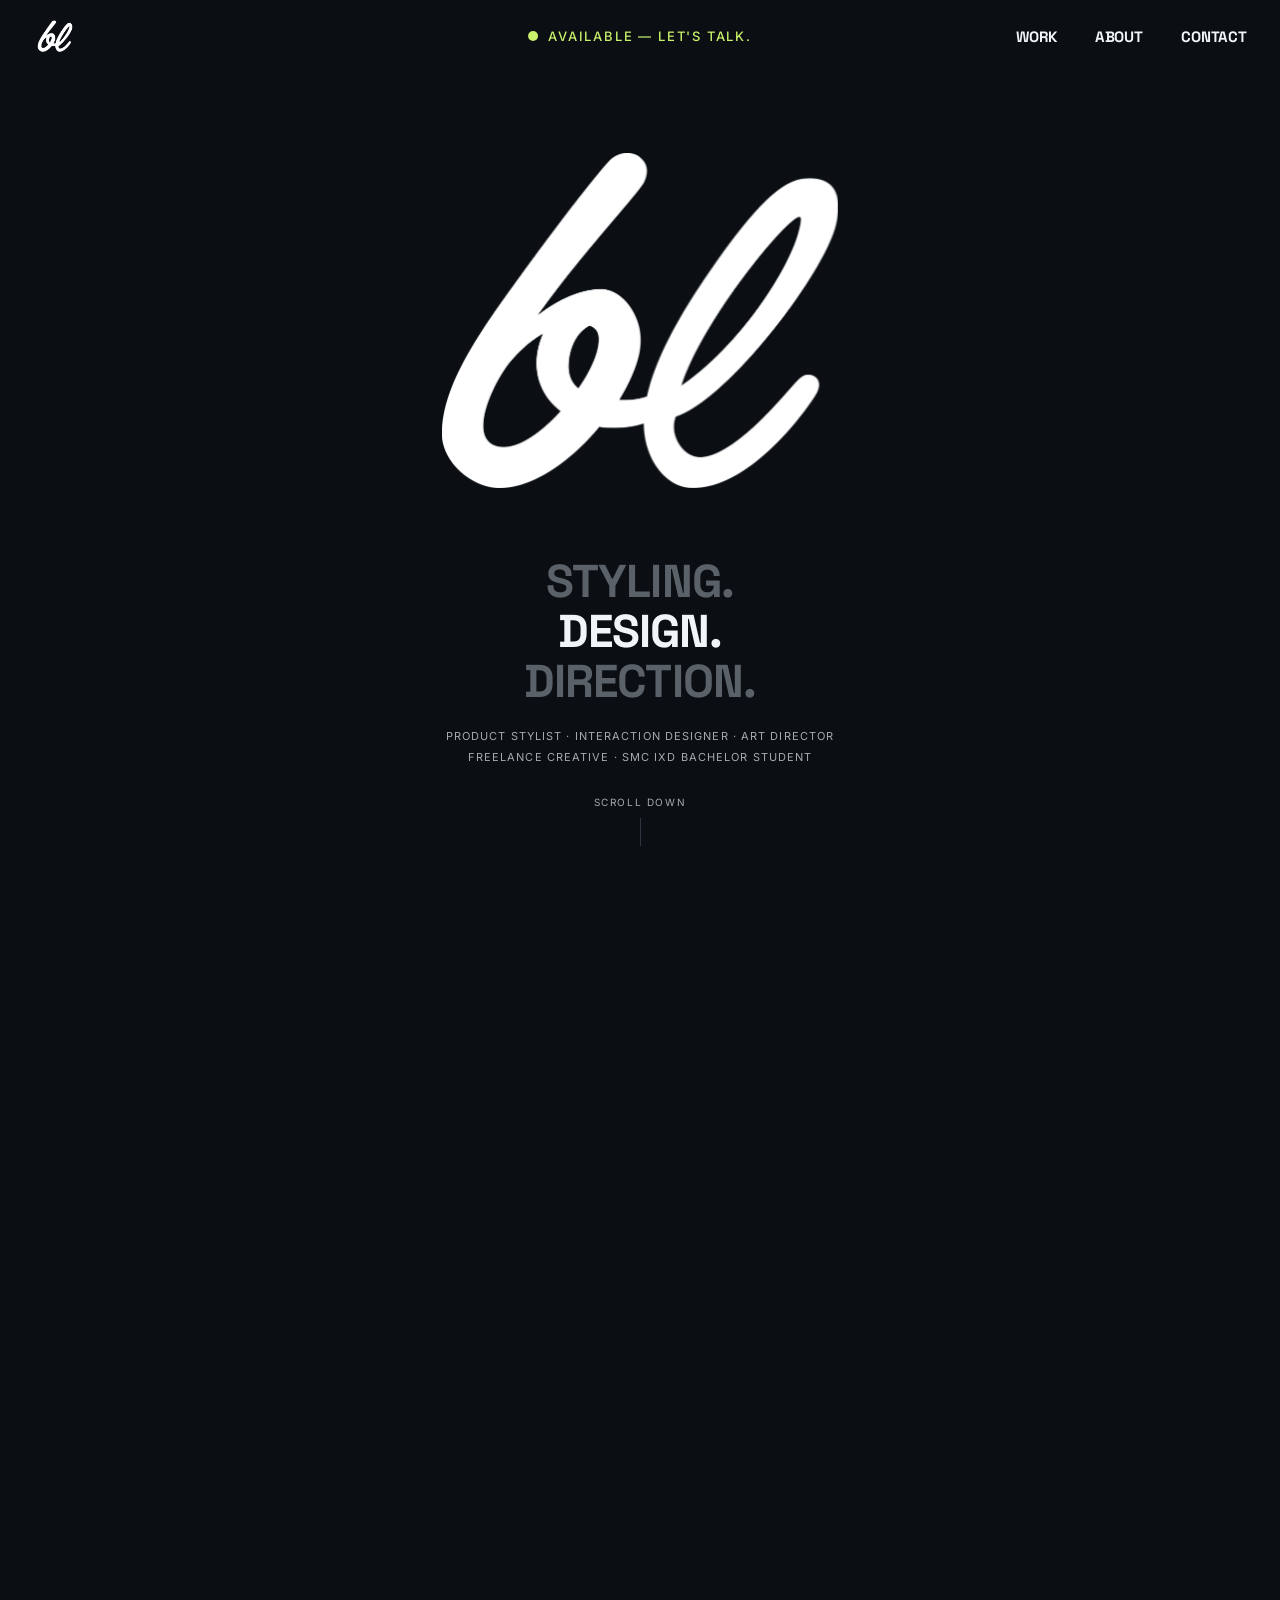
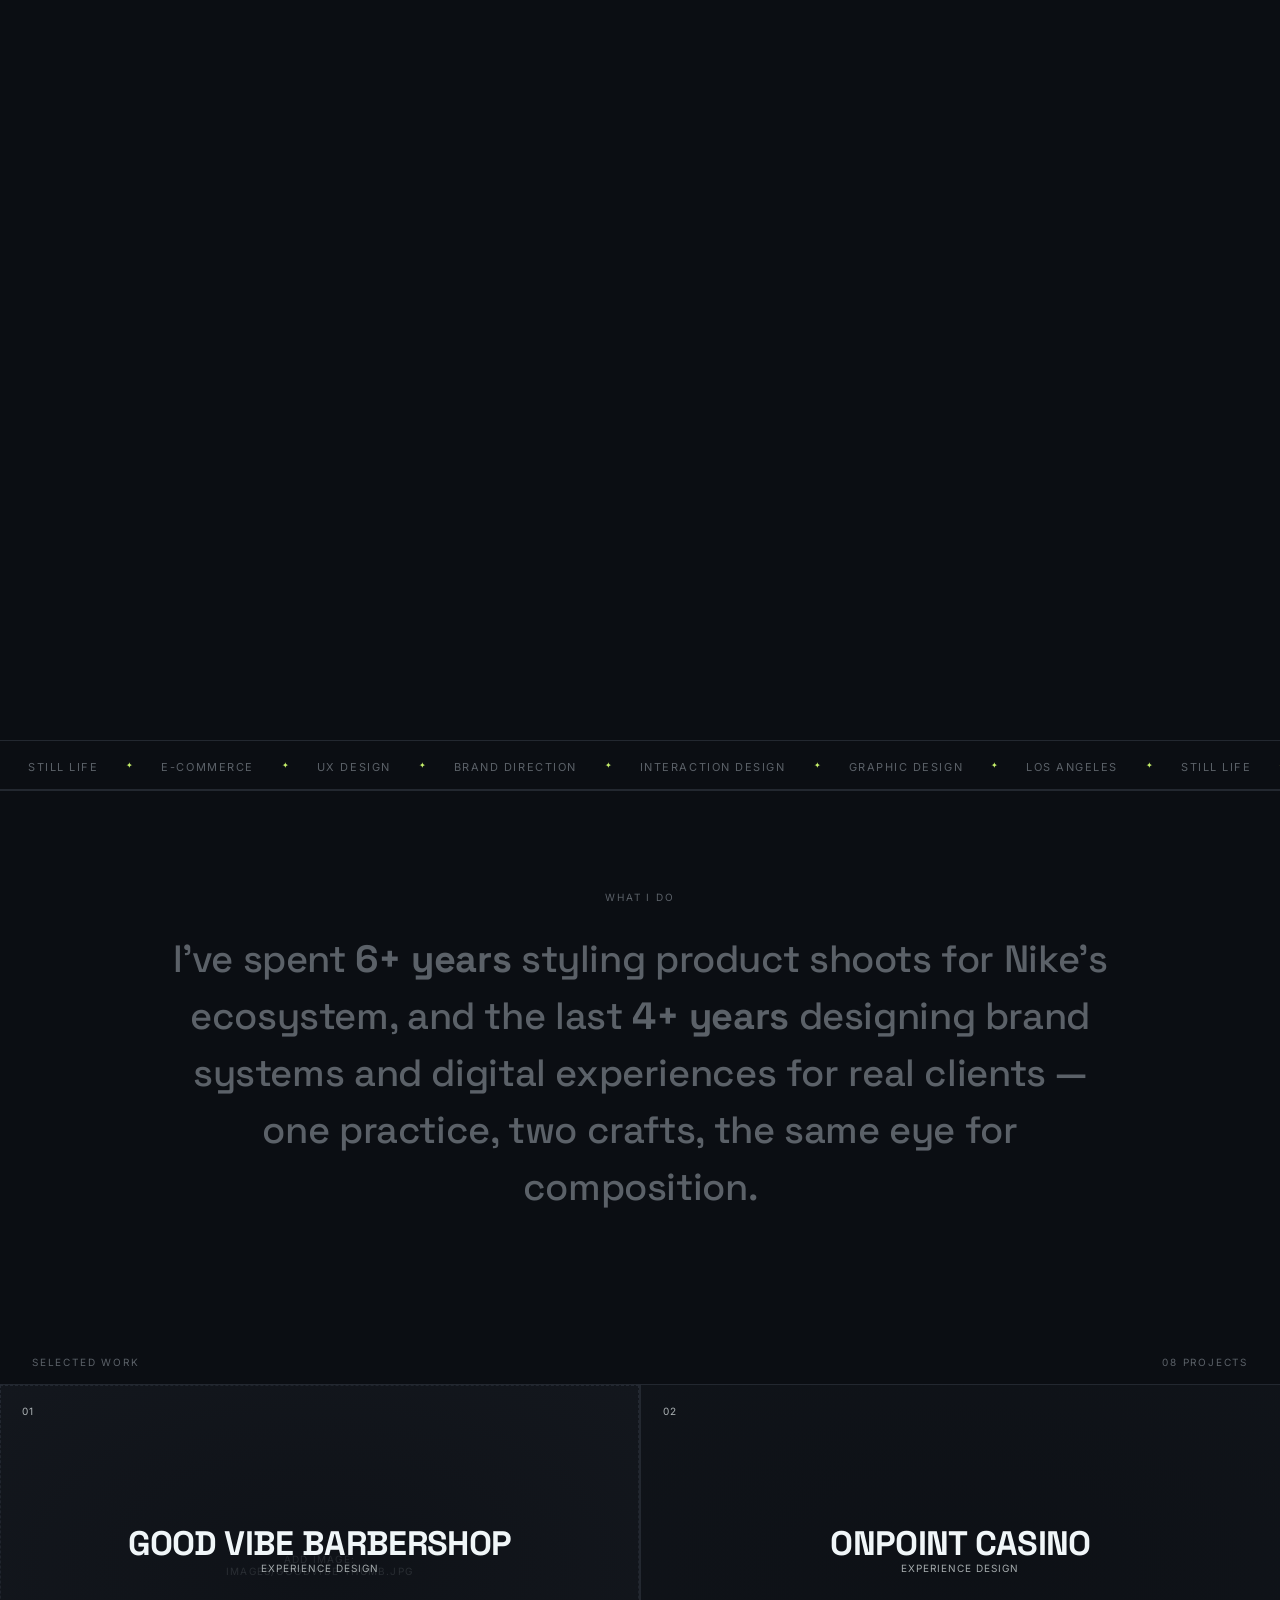
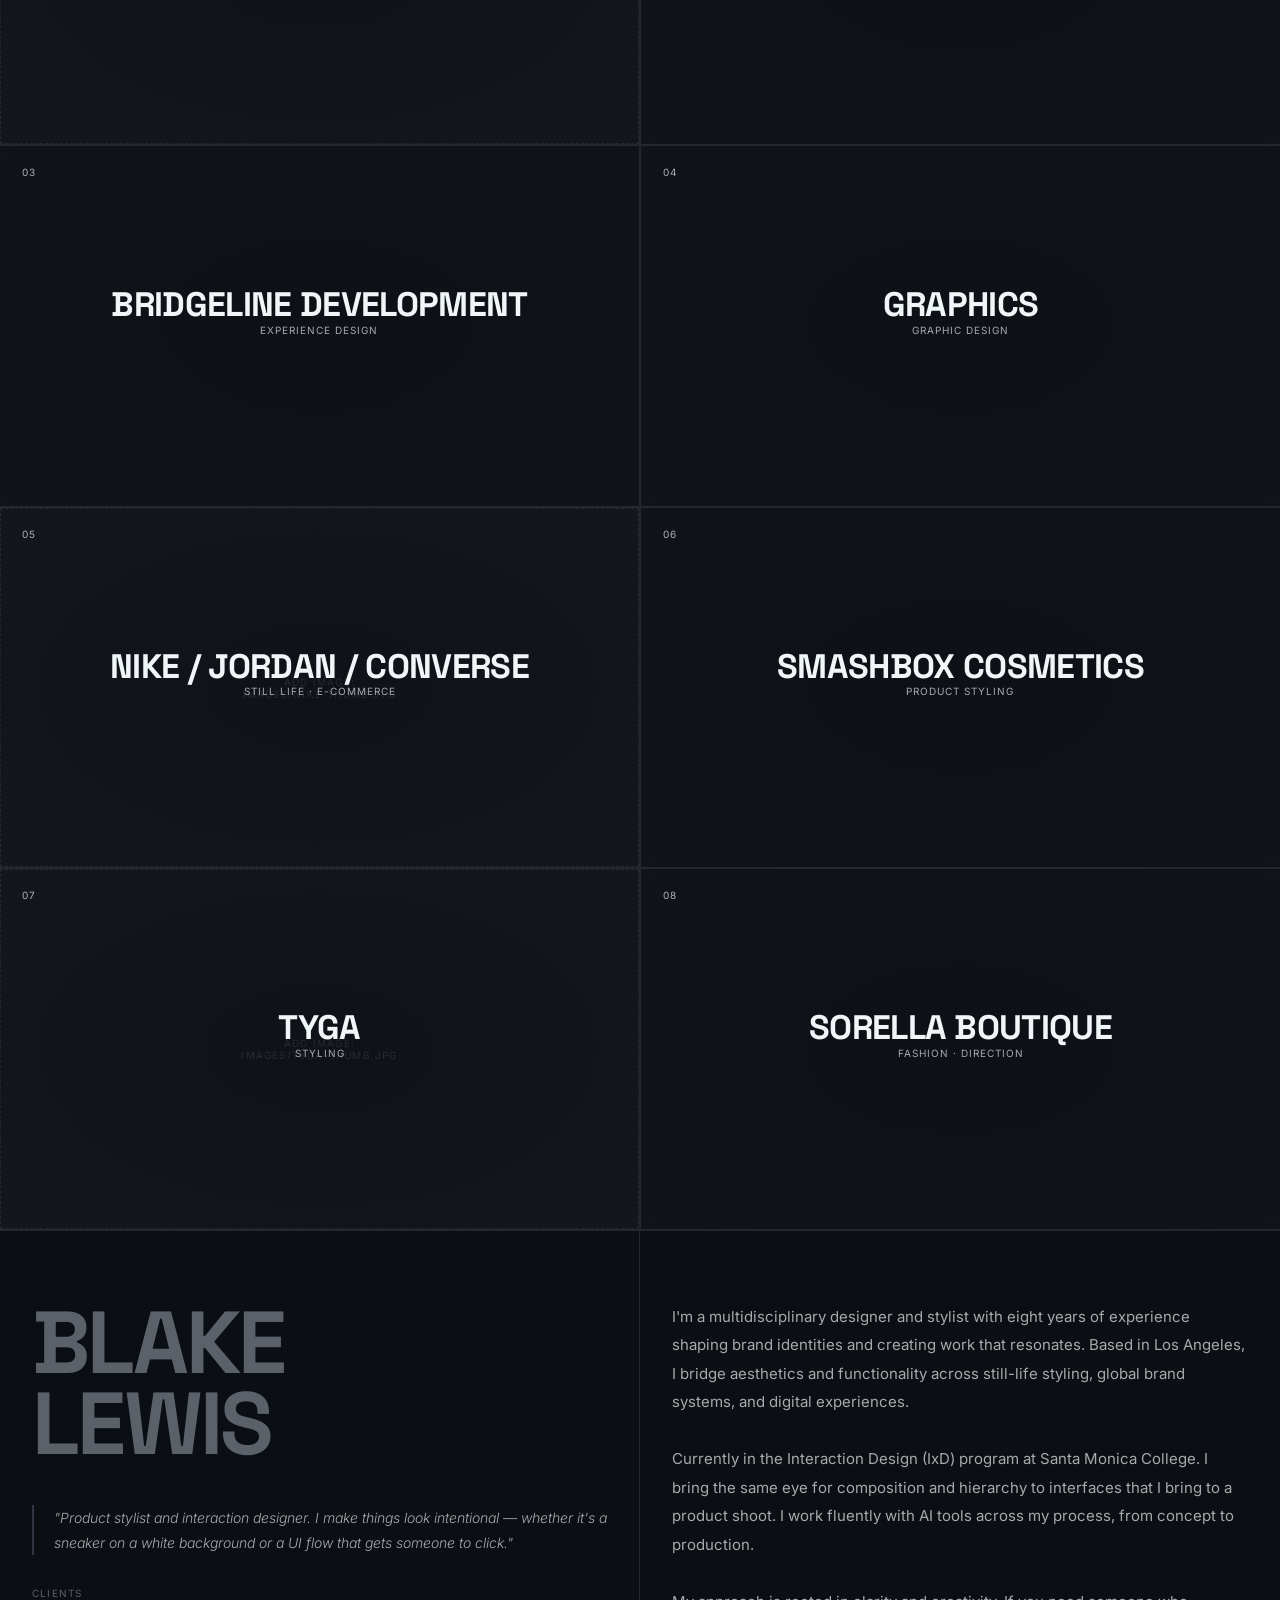
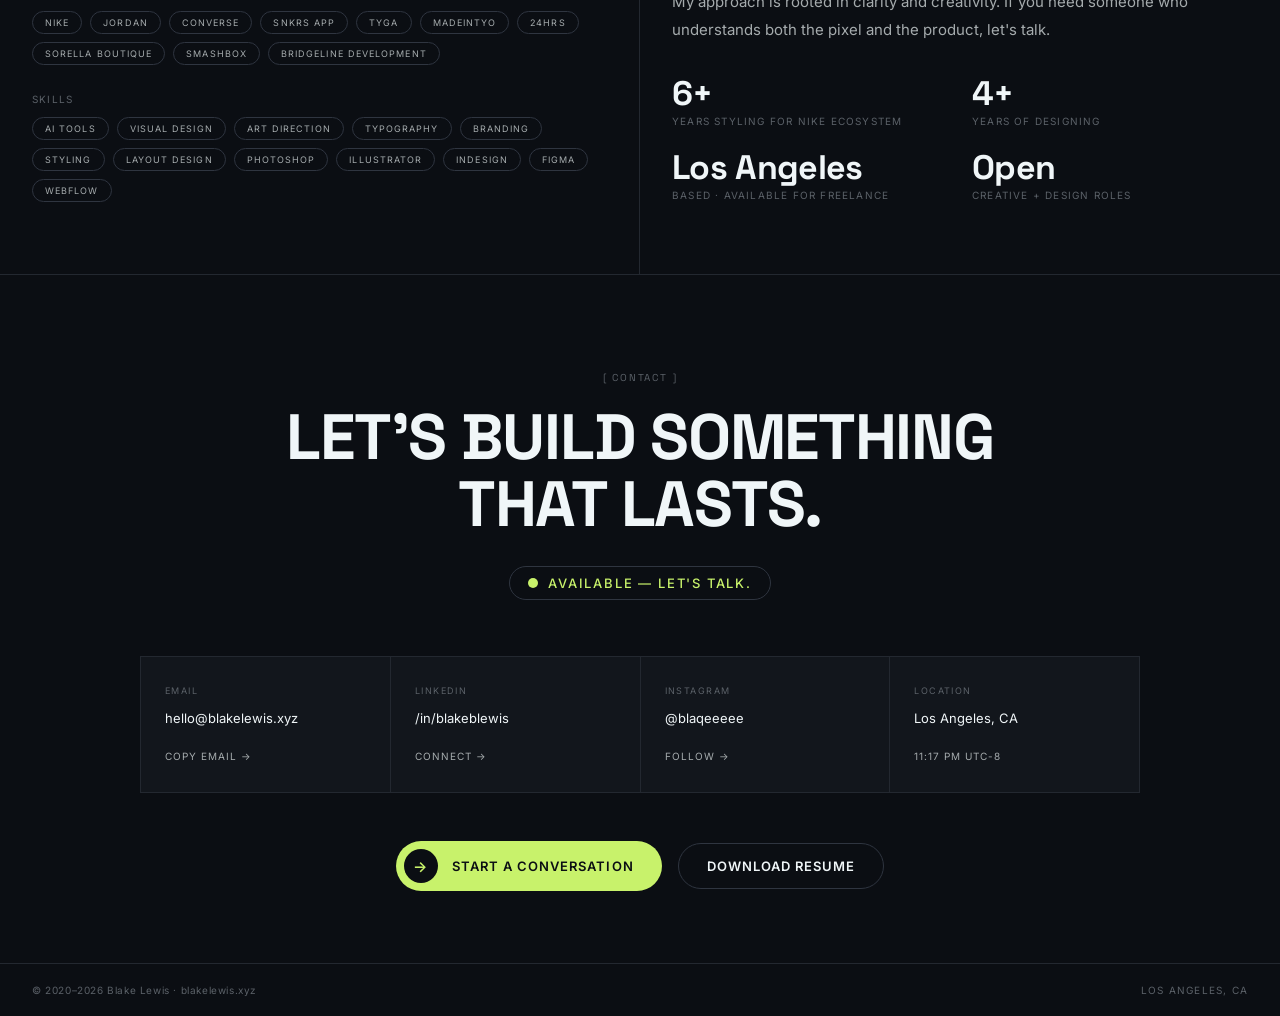
==== commit ed798b4b: "Fix hero spacing on short viewports The hero logo had a fixed width cap (min(58vw, 620px)) independe" ====
--- a/index.html
+++ b/index.html
@@ -175,15 +175,15 @@
     }
 
     .hero-visual {
-      flex: 1;
+      flex: 1; min-height: 0;
       display: flex; align-items: center; justify-content: center;
-      padding: 120px 32px 24px;
+      padding: clamp(64px, 12vh, 120px) 32px 24px;
     }
 
     .hero-logo-scale {
       position: relative; z-index: 1;
       will-change: transform;
-      width: min(58vw, 620px);
+      width: min(58vw, 620px, 44vh);
     }
     .hero-logo-float {
       animation: hero-mask-in 1.2s cubic-bezier(.16,1,.3,1) both, hero-float 7s ease-in-out 1.2s infinite;
@@ -206,10 +206,10 @@
     }
 
     .hero-content {
-      position: relative; z-index: 1;
+      position: relative; z-index: 1; flex-shrink: 0;
       display: flex; flex-direction: column; align-items: center; text-align: center;
       gap: 20px;
-      padding: 0 32px 56px;
+      padding: 0 32px clamp(28px, 6vh, 56px);
     }
 
     .hero-h1 {
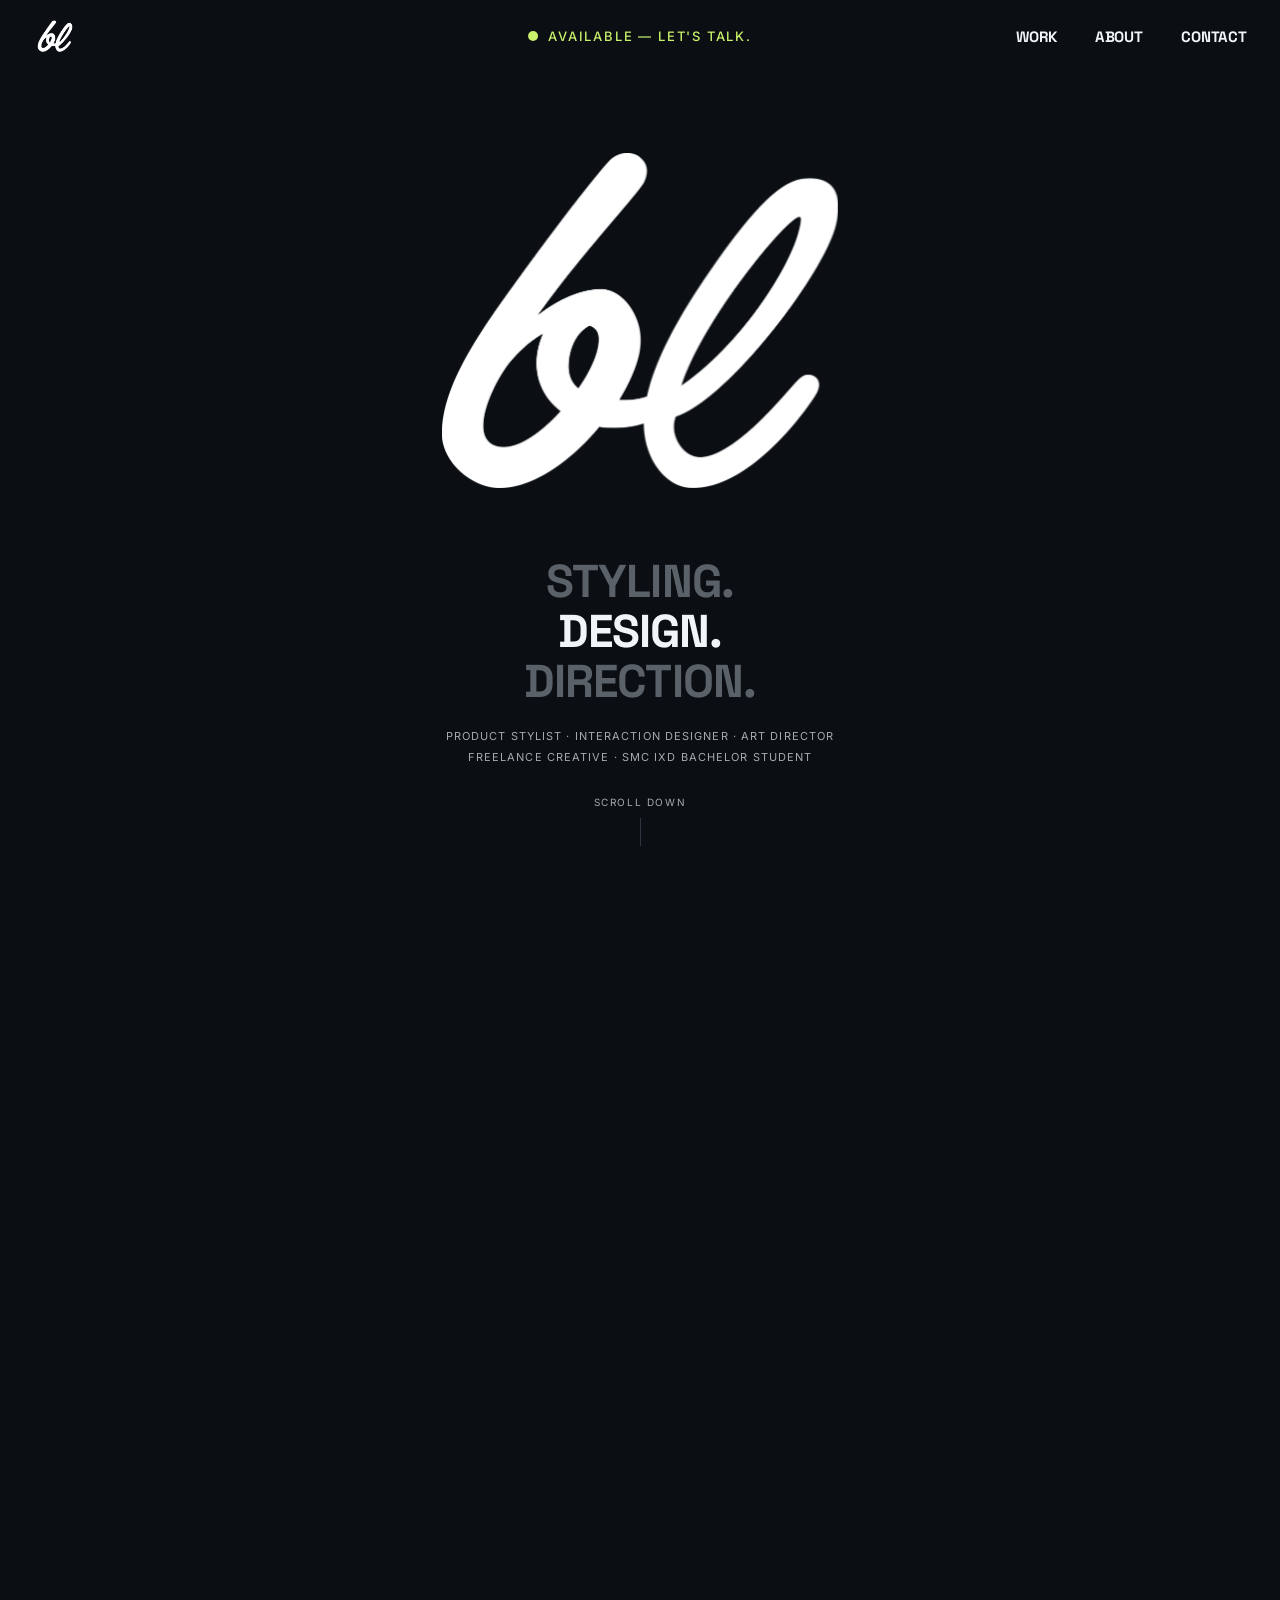
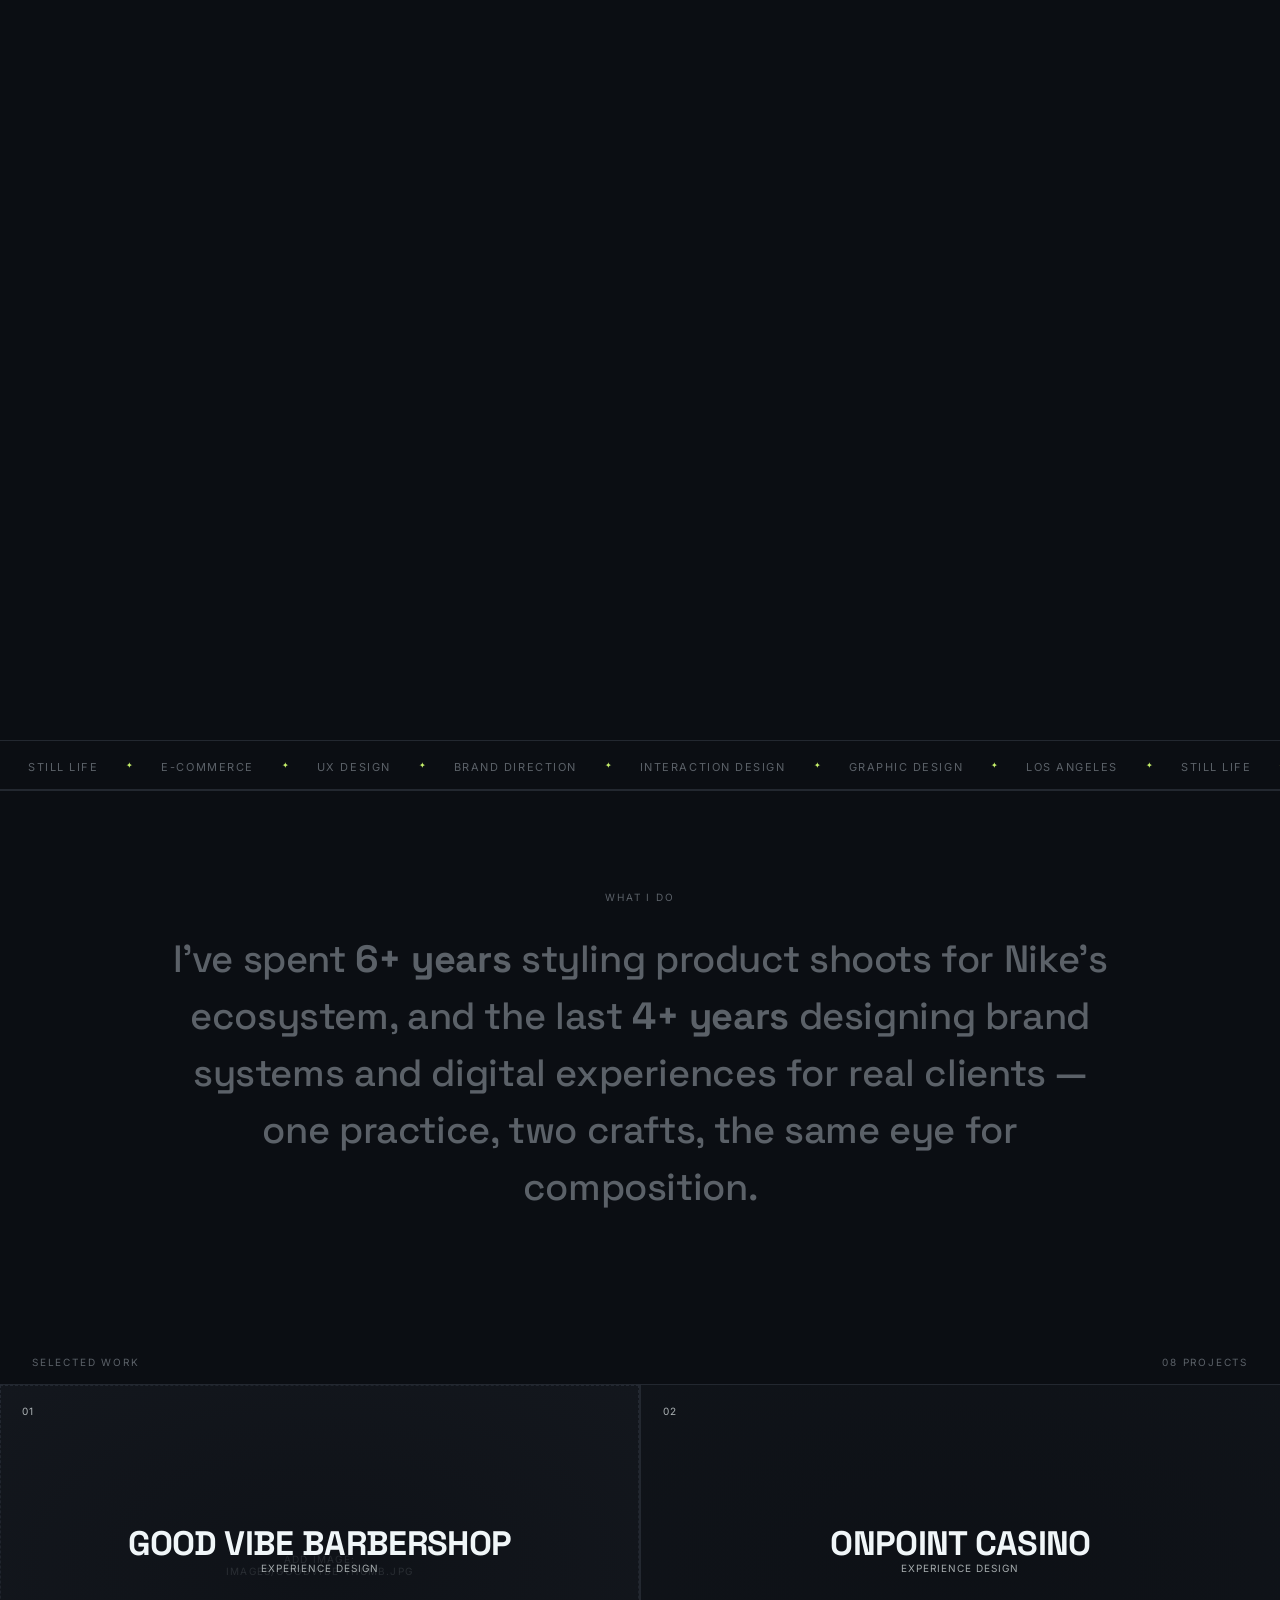
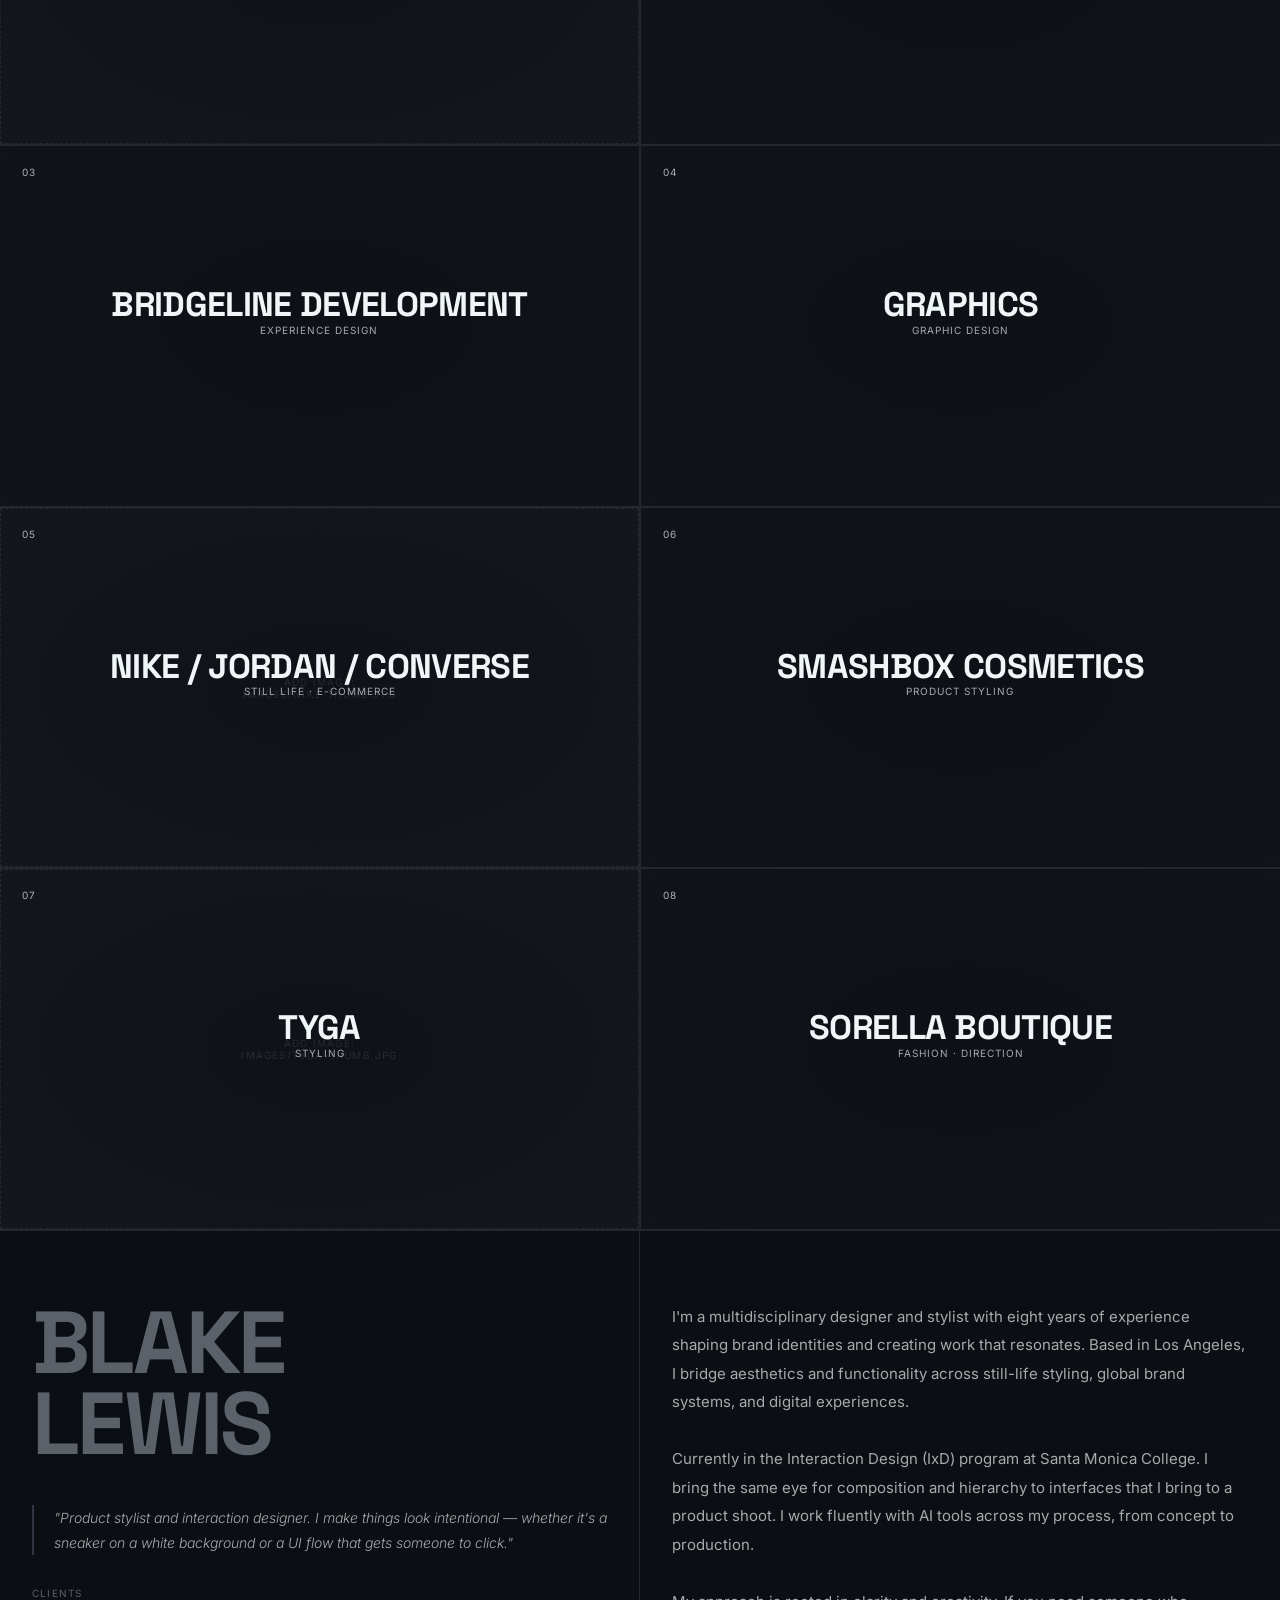
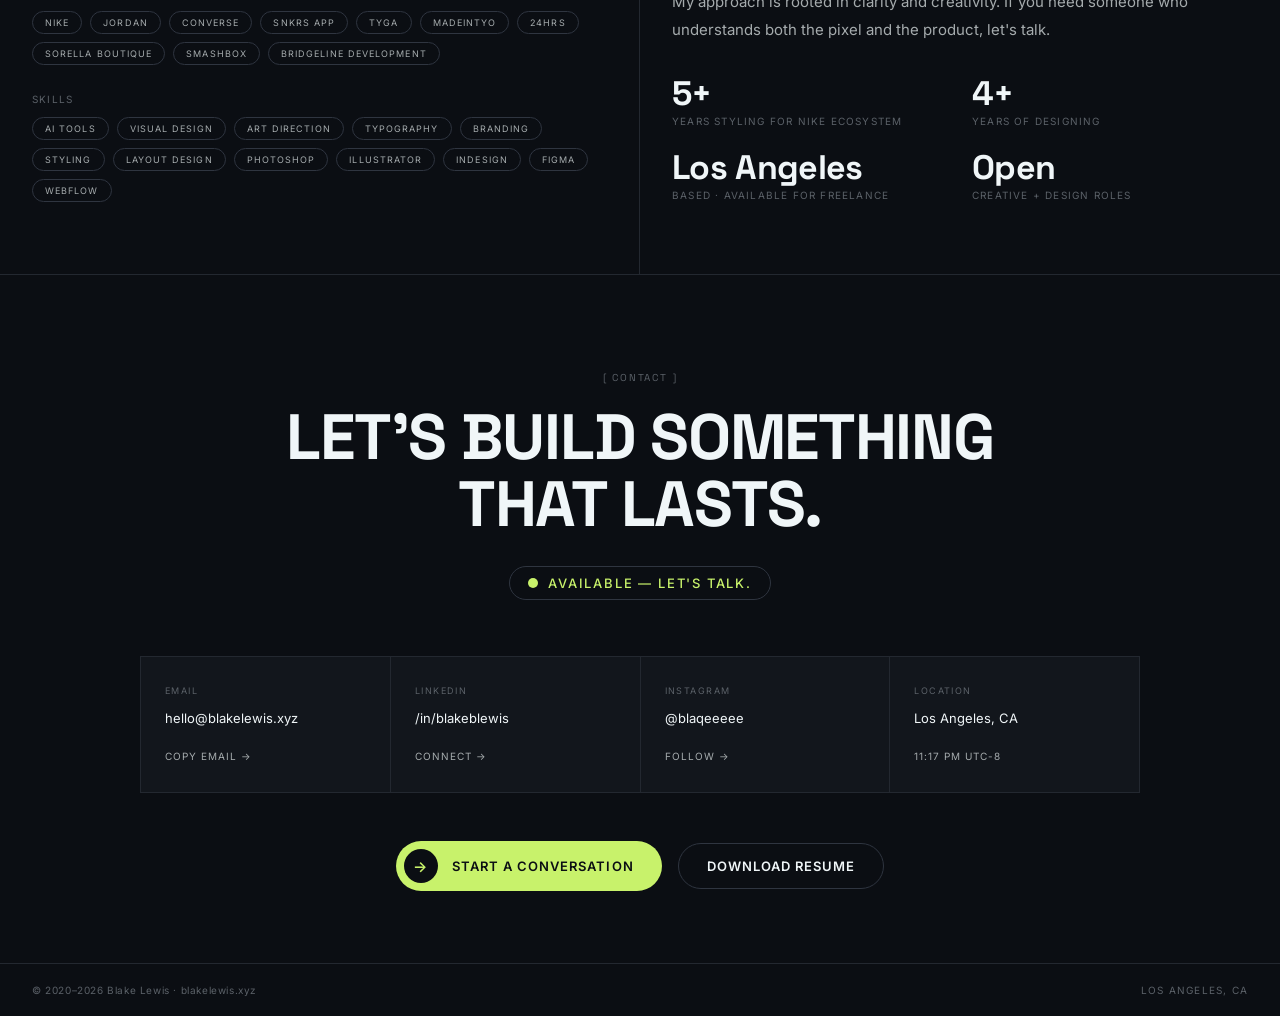
==== commit 35b7d711: "Change page title from tagline to role-based description" ====
--- a/index.html
+++ b/index.html
@@ -3,20 +3,20 @@
 <head>
   <meta charset="UTF-8">
   <meta name="viewport" content="width=device-width, initial-scale=1.0">
-  <title>Blake Lewis — Styling, Design + Direction</title>
+  <title>Blake Lewis — Product Stylist & Interaction Designer</title>
   <meta name="description" content="Blake Lewis — Product Stylist & Interaction Designer. Nike, Jordan, Converse. Based in Los Angeles.">
   <link rel="icon" type="image/png" href="images/favicon.png">
 
   <meta property="og:type" content="website">
   <meta property="og:url" content="https://blakelewis.xyz/">
-  <meta property="og:title" content="Blake Lewis — Styling, Design + Direction">
+  <meta property="og:title" content="Blake Lewis — Product Stylist & Interaction Designer">
   <meta property="og:description" content="Blake Lewis — Product Stylist & Interaction Designer. Nike, Jordan, Converse. Based in Los Angeles.">
   <meta property="og:image" content="https://blakelewis.xyz/images/og-image.png">
   <meta property="og:image:width" content="1200">
   <meta property="og:image:height" content="630">
 
   <meta name="twitter:card" content="summary_large_image">
-  <meta name="twitter:title" content="Blake Lewis — Styling, Design + Direction">
+  <meta name="twitter:title" content="Blake Lewis — Product Stylist & Interaction Designer">
   <meta name="twitter:description" content="Blake Lewis — Product Stylist & Interaction Designer. Nike, Jordan, Converse. Based in Los Angeles.">
   <meta name="twitter:image" content="https://blakelewis.xyz/images/og-image.png">
   <link rel="preconnect" href="https://fonts.googleapis.com">
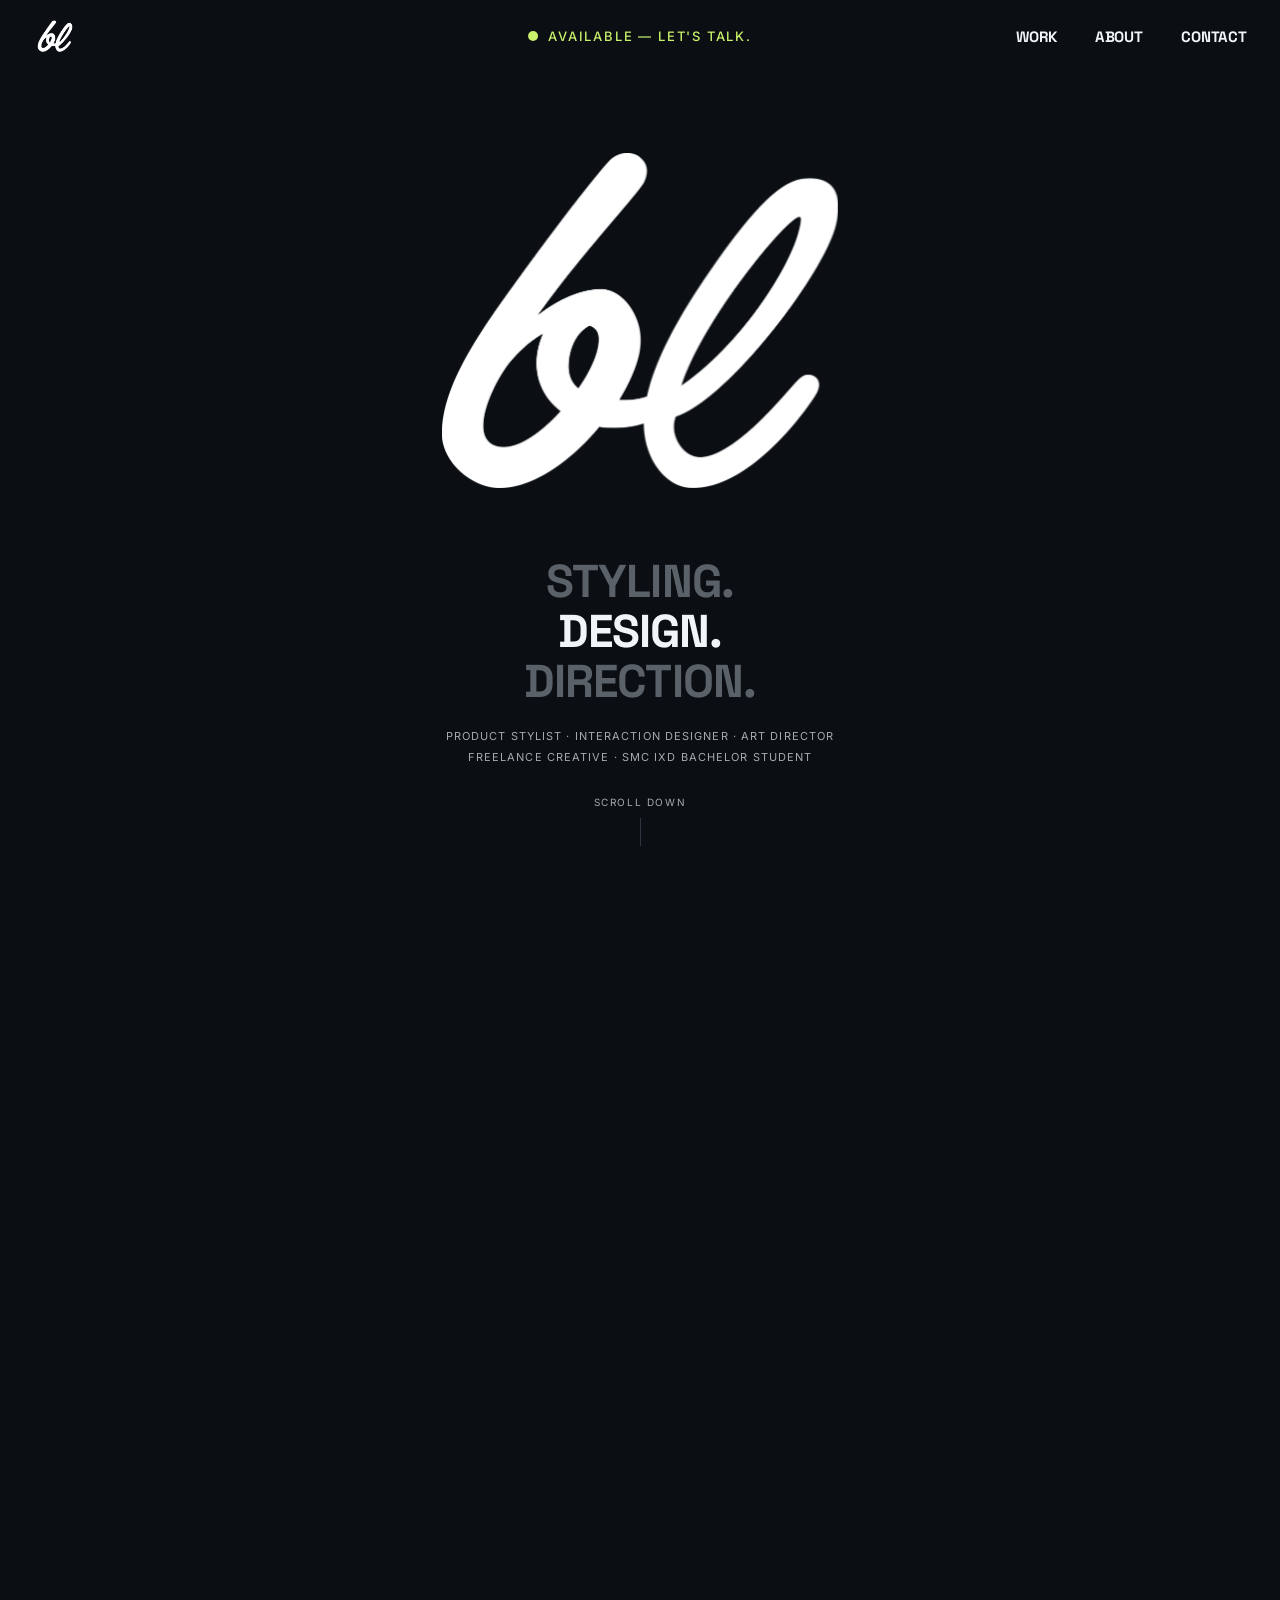
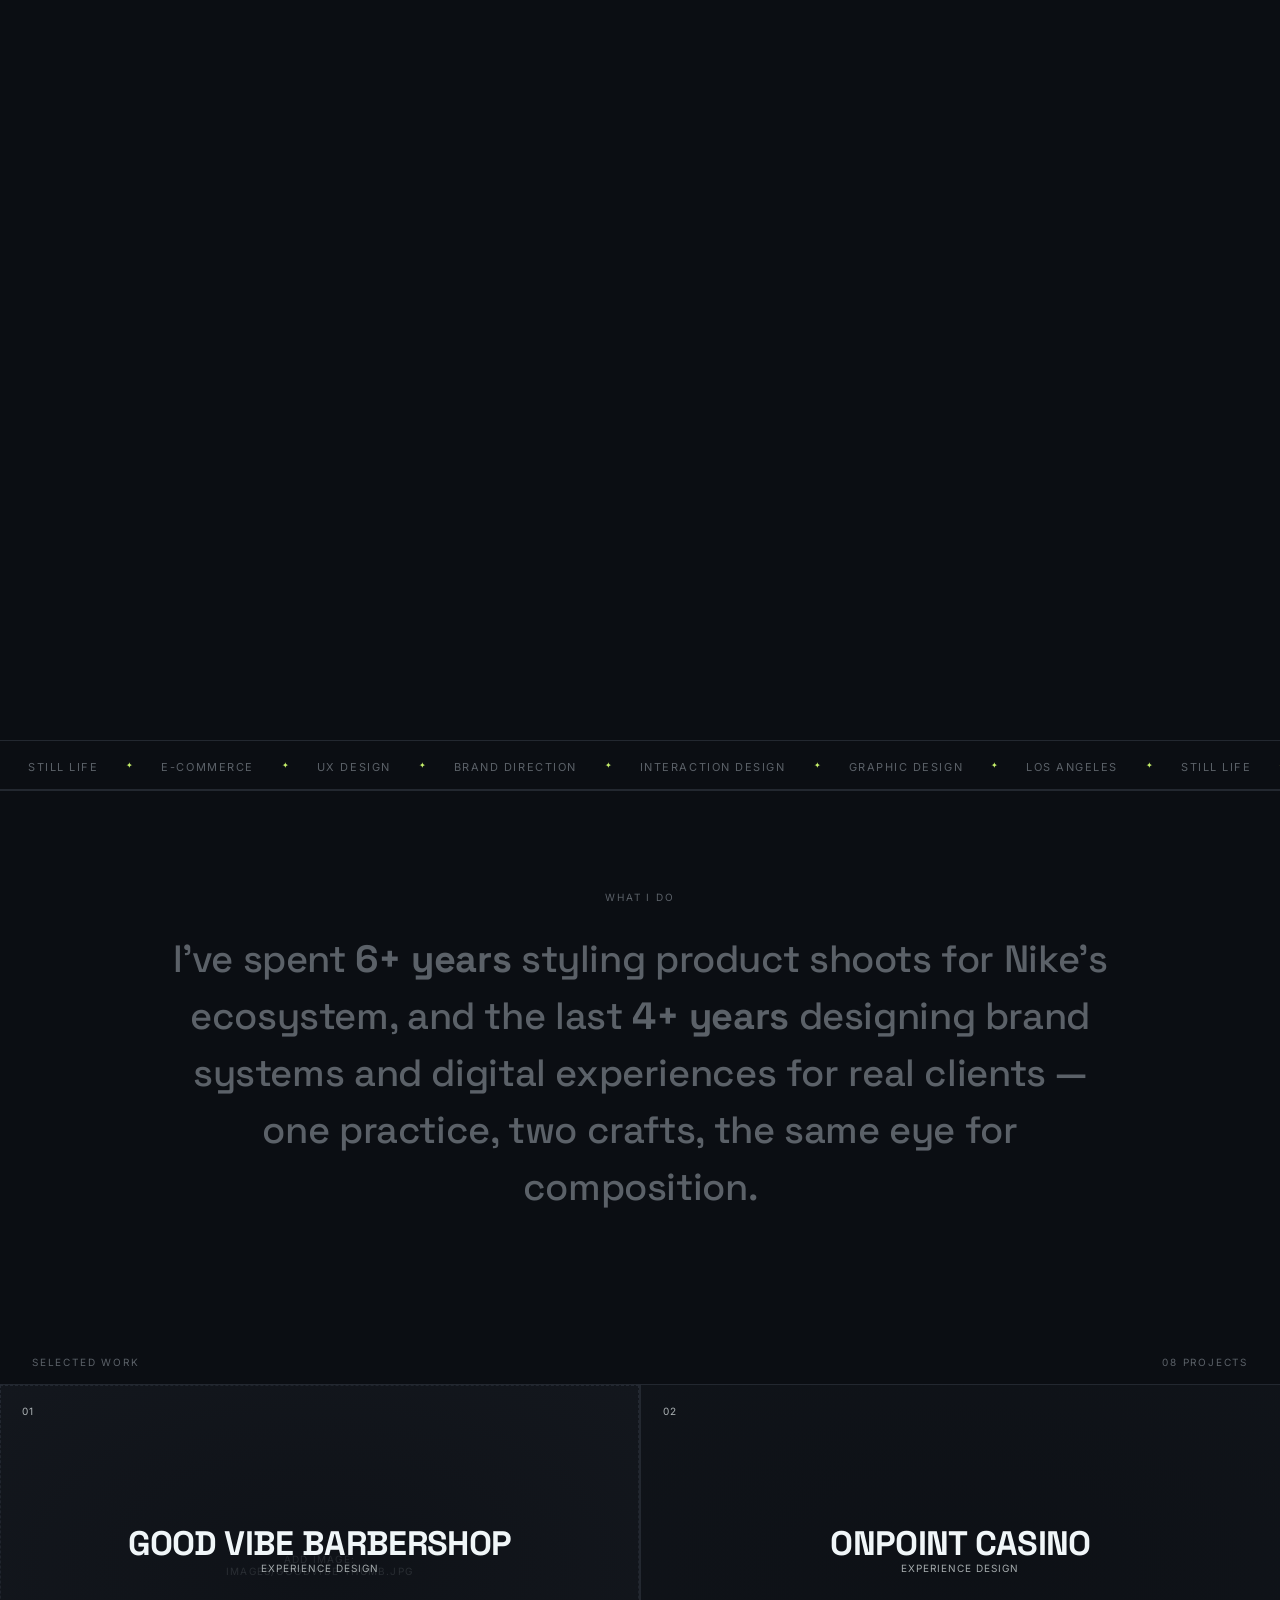
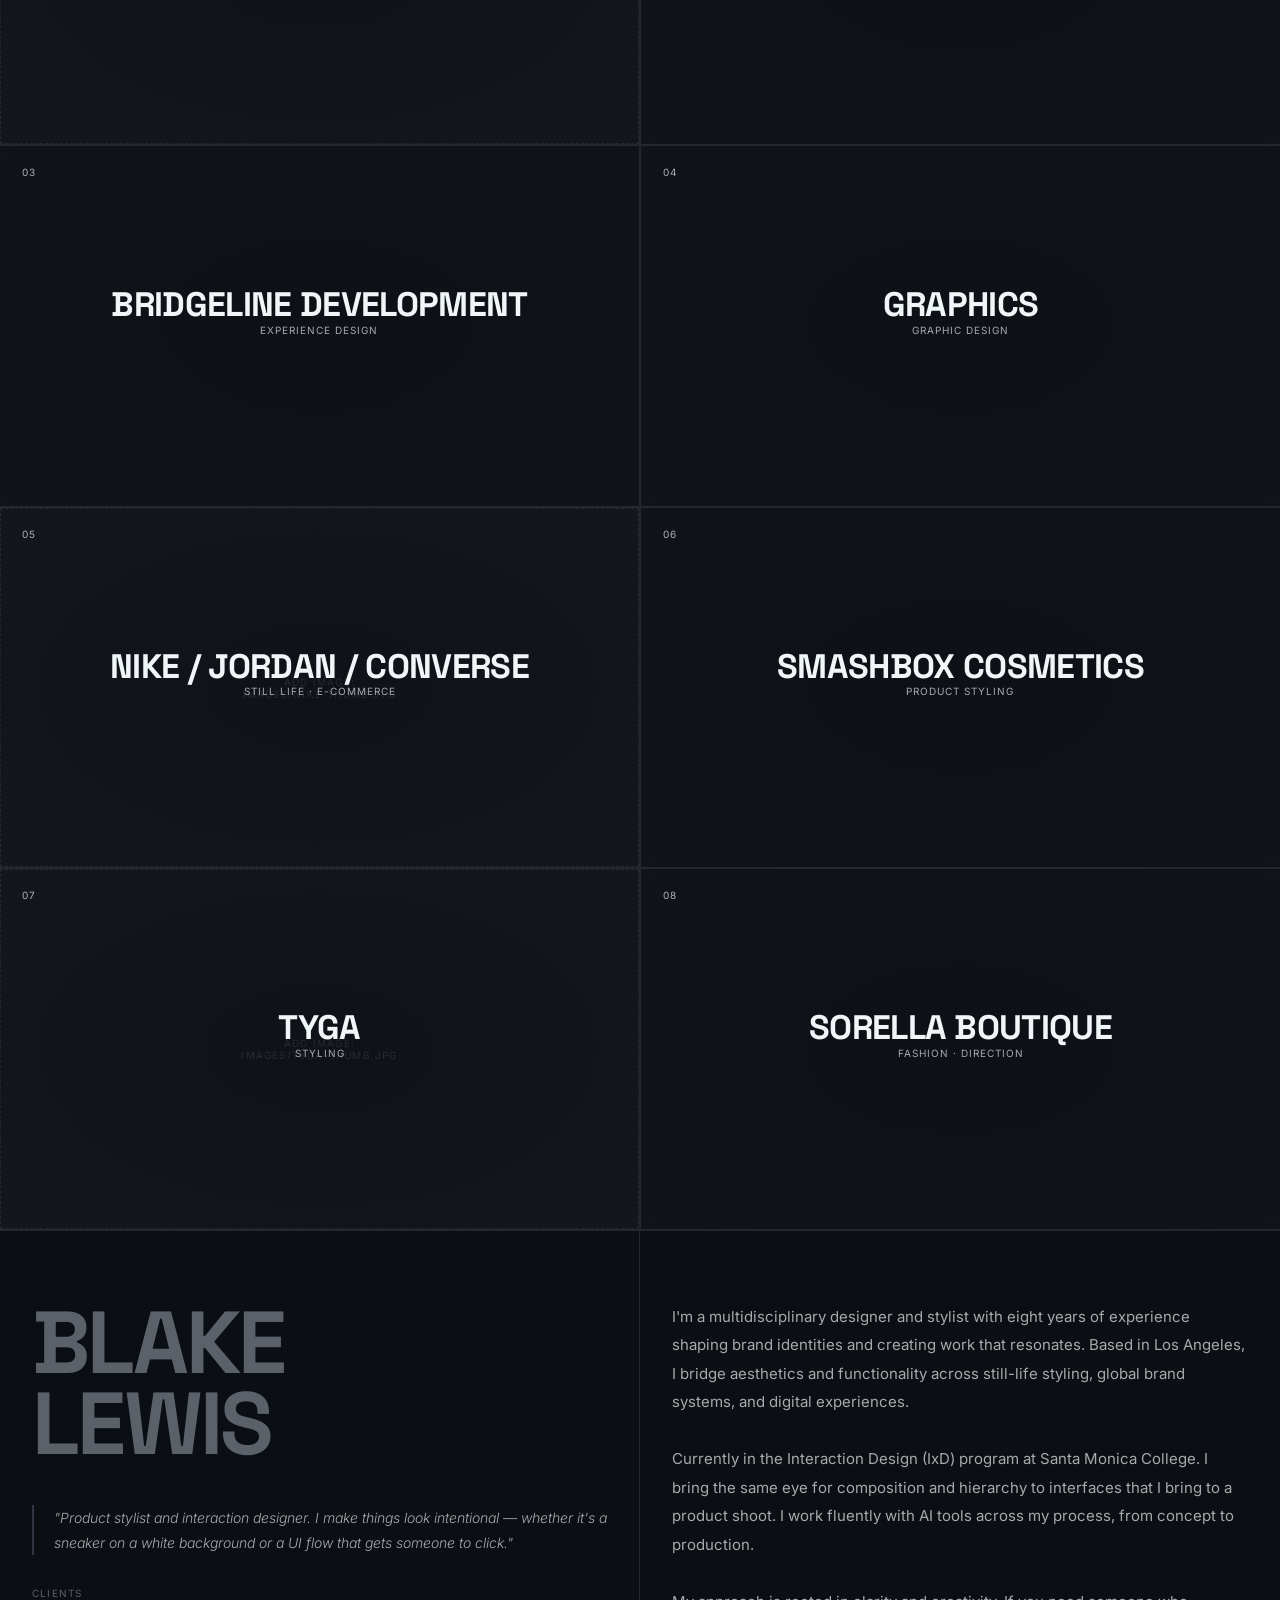
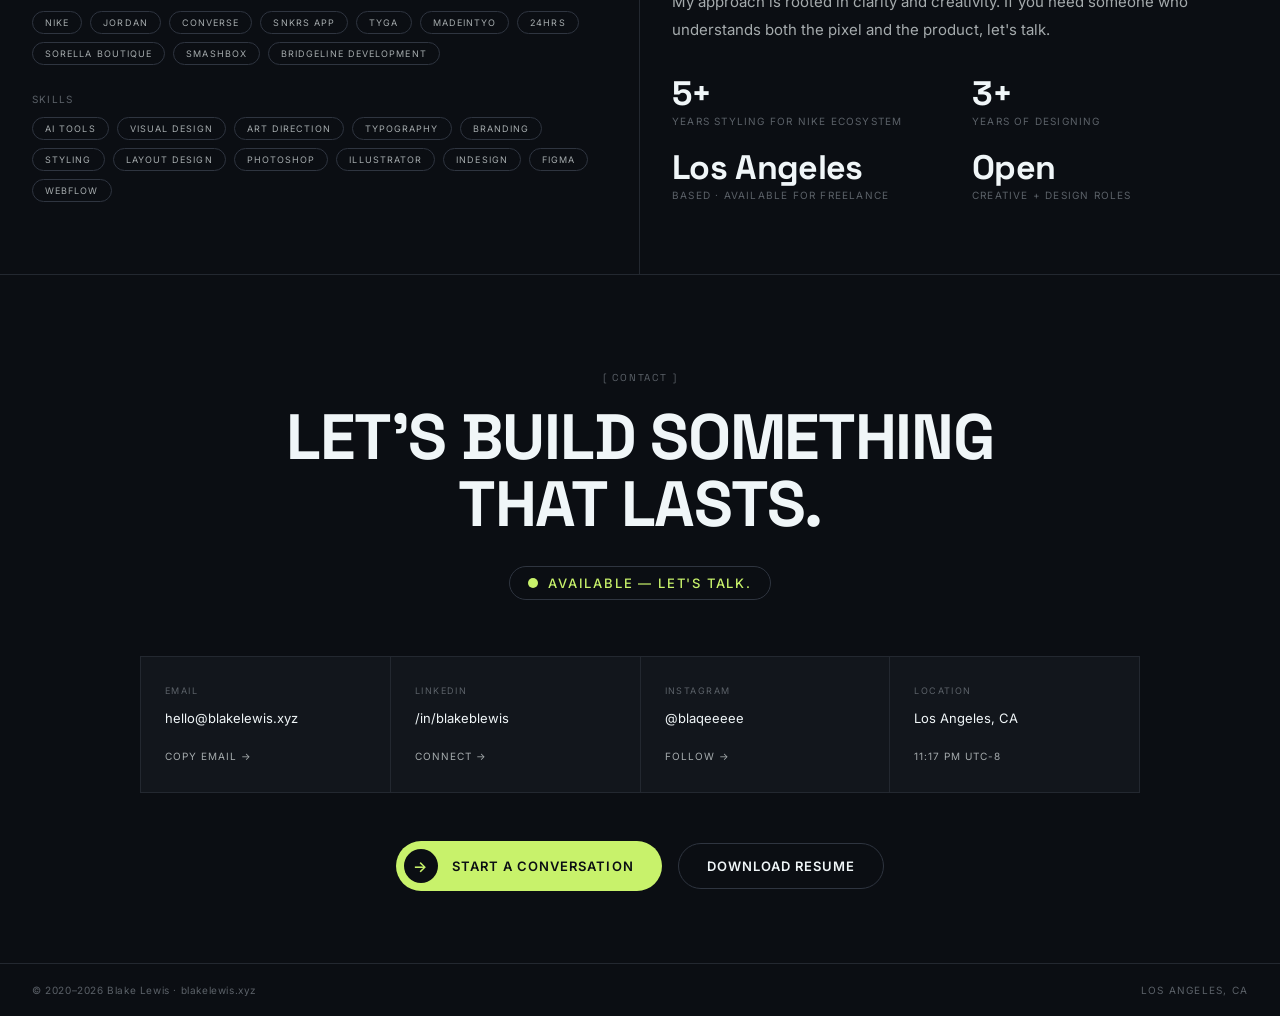
==== commit df97fc6e: "Stack hero role list evenly on mobile The dot-joined role line wrapped unpredictably on narrow viewp" ====
--- a/index.html
+++ b/index.html
@@ -233,6 +233,8 @@
       font-size: 11px; line-height: 1.9; letter-spacing: .1em;
       text-transform: uppercase; color: var(--text-mid); max-width: 480px;
     }
+    .hero-sub-line { display: block; }
+    .hero-sub-item:not(:last-child)::after { content: ' · '; }
 
     .hero-scroll {
       display: flex; flex-direction: column; align-items: center; gap: 10px;
@@ -548,6 +550,9 @@
       .nav-right { gap: 16px; }
       .nav-link { font-size: 11px; }
       .hero-content { padding: 110px 20px 32px; }
+      .hero-sub-line { display: flex; flex-direction: column; align-items: center; gap: 6px; }
+      .hero-sub-line + .hero-sub-line { margin-top: 6px; }
+      .hero-sub-item:not(:last-child)::after { content: none; }
       .section-header { padding: 24px 20px 0; }
       .work-grid { grid-template-columns: 1fr; }
       .work-card { aspect-ratio: 4/3; }
@@ -592,8 +597,12 @@
       <span class="hero-h1-word">Direction.</span>
     </h1>
     <p class="hero-sub">
-      Product Stylist · Interaction Designer · Art Director<br>
-      Freelance Creative · SMC IxD Bachelor Student
+      <span class="hero-sub-line">
+        <span class="hero-sub-item">Product Stylist</span><span class="hero-sub-item">Interaction Designer</span><span class="hero-sub-item">Art Director</span>
+      </span>
+      <span class="hero-sub-line">
+        <span class="hero-sub-item">Freelance Creative</span><span class="hero-sub-item">SMC IxD Bachelor Student</span>
+      </span>
     </p>
     <a class="hero-scroll" href="#about">
       <span>Scroll down</span>
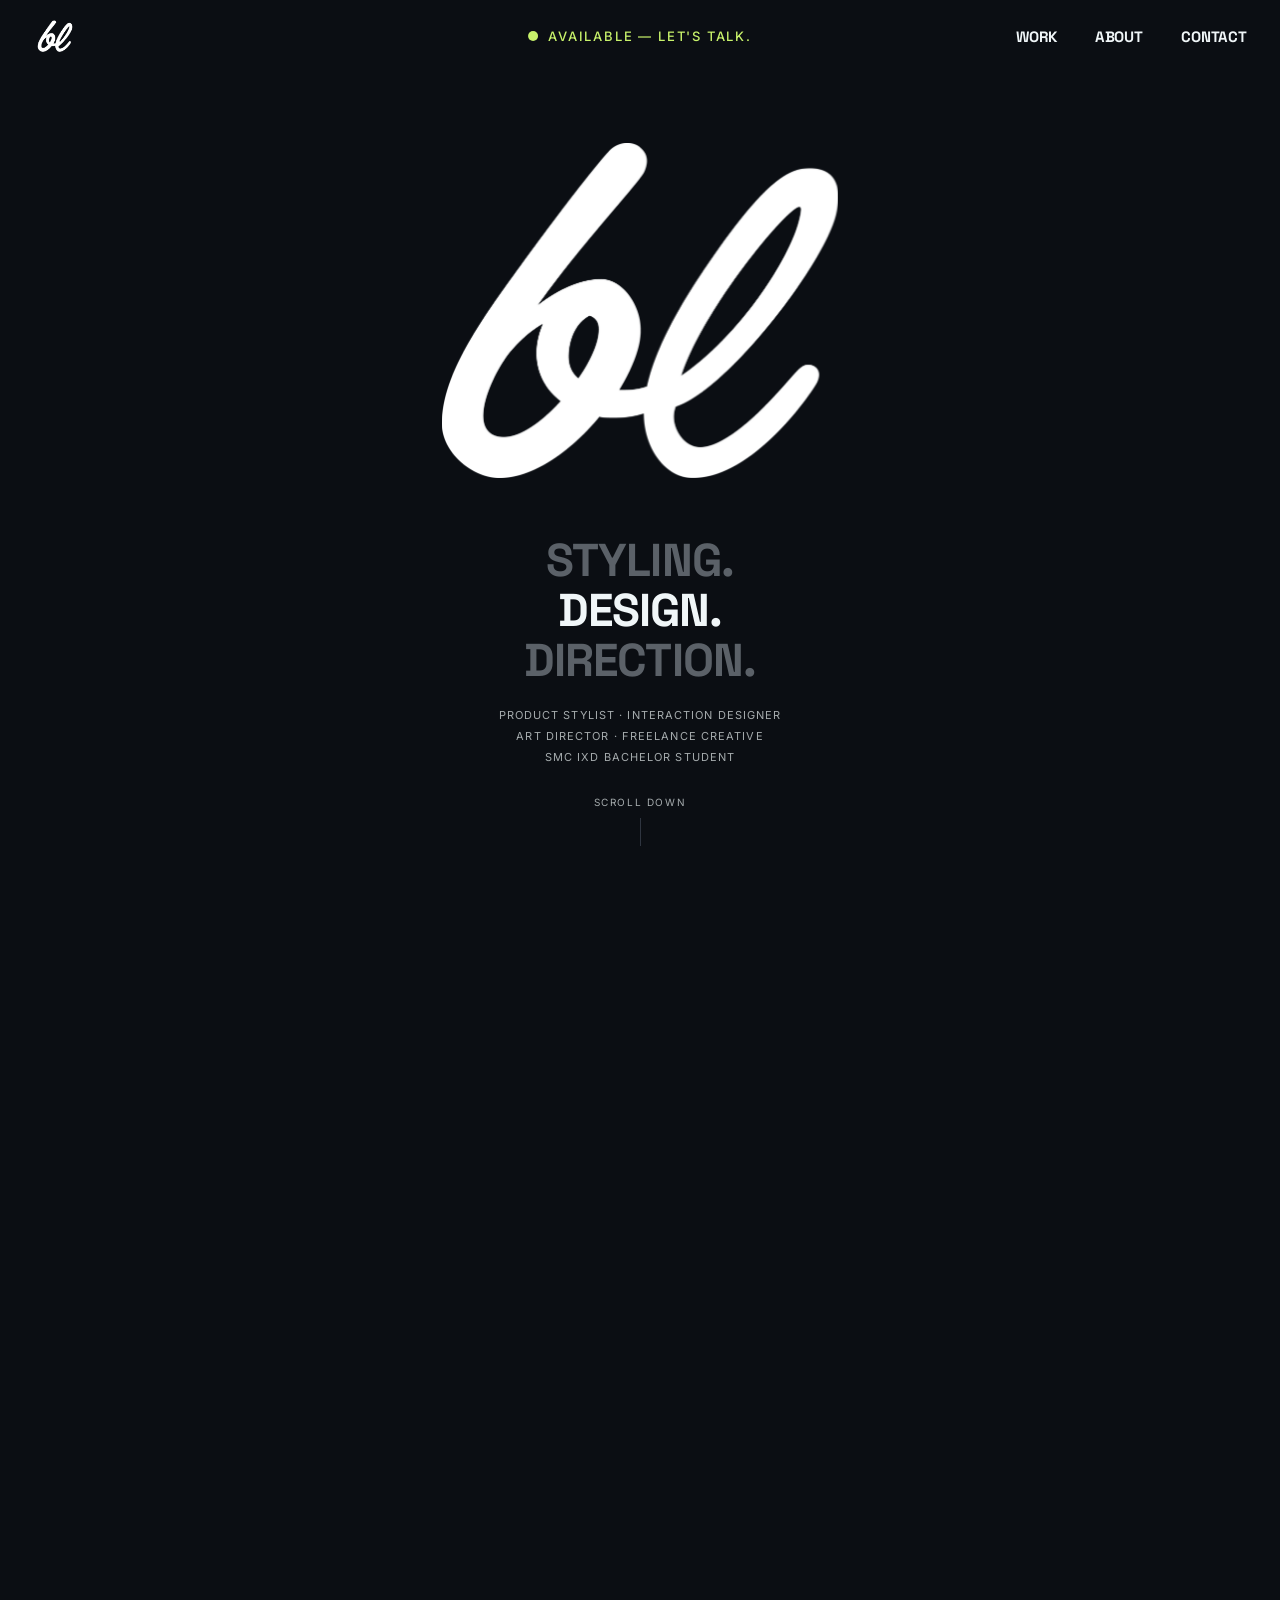
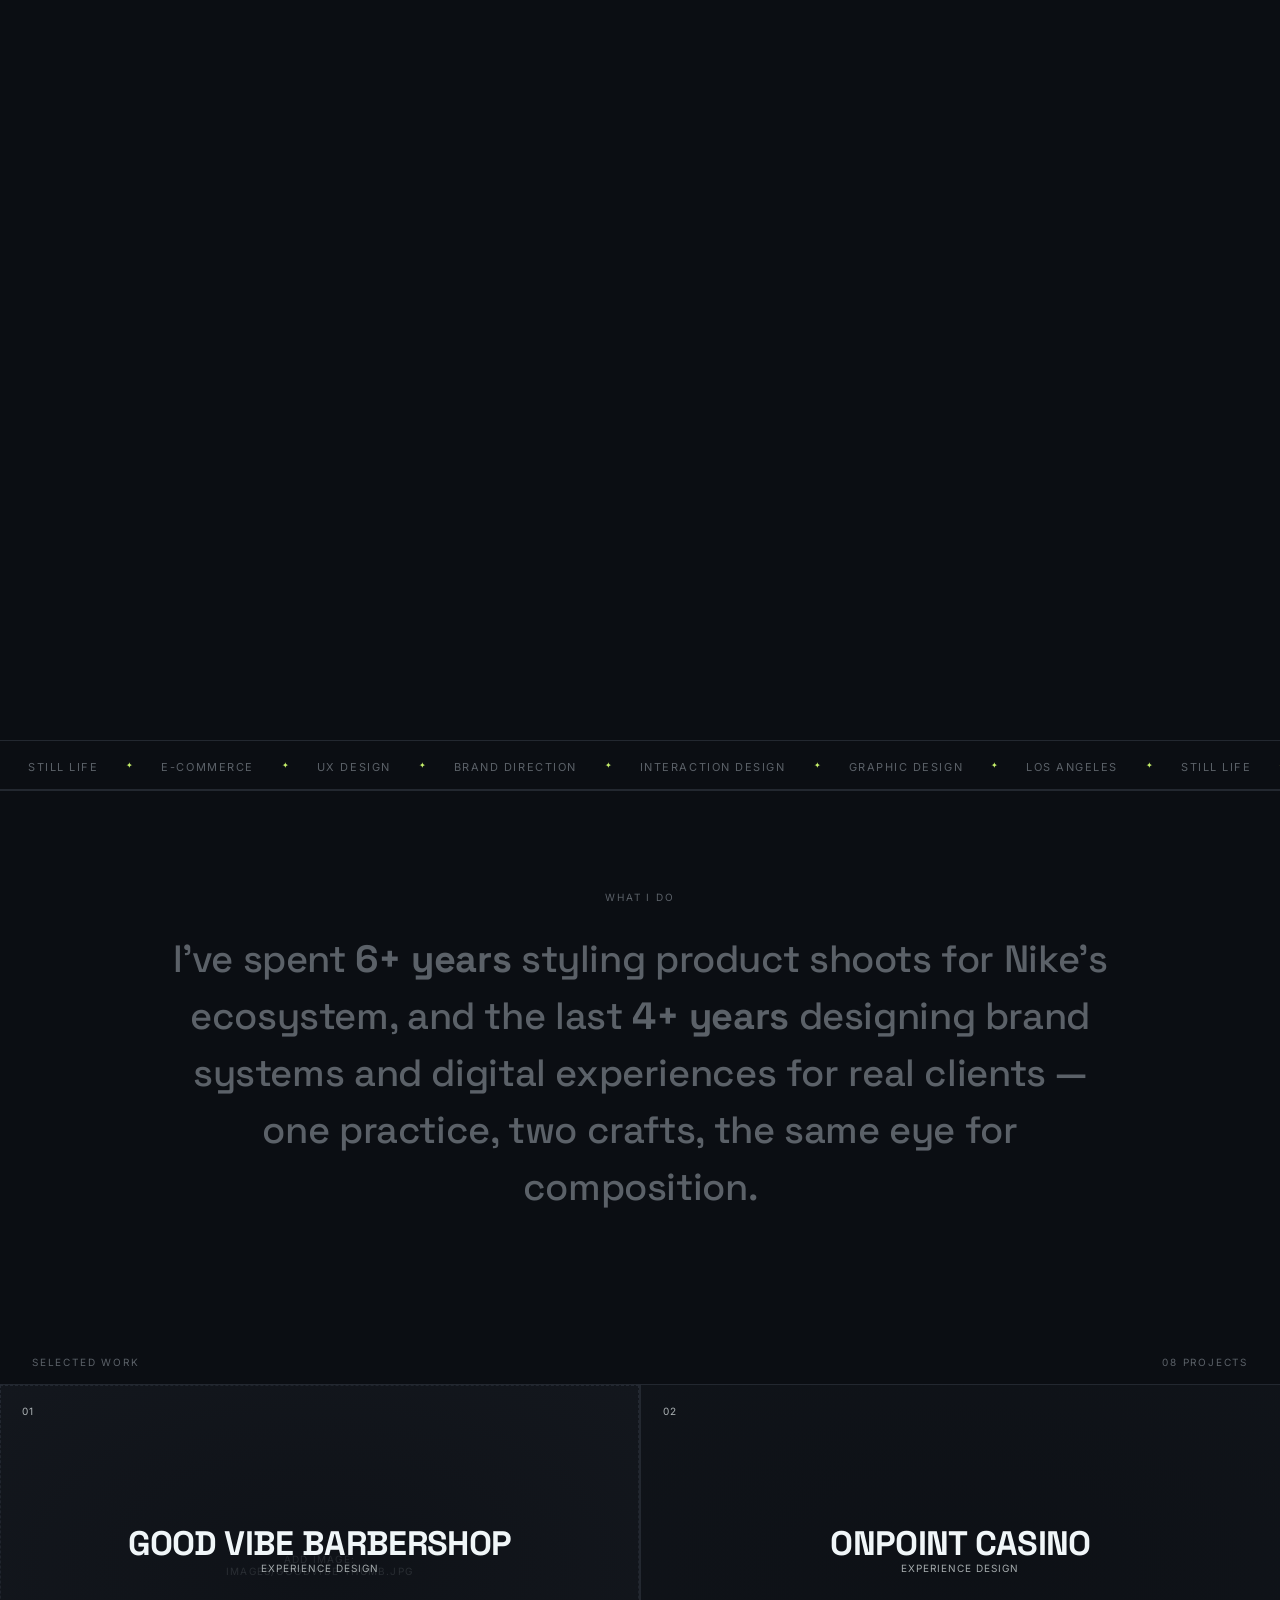
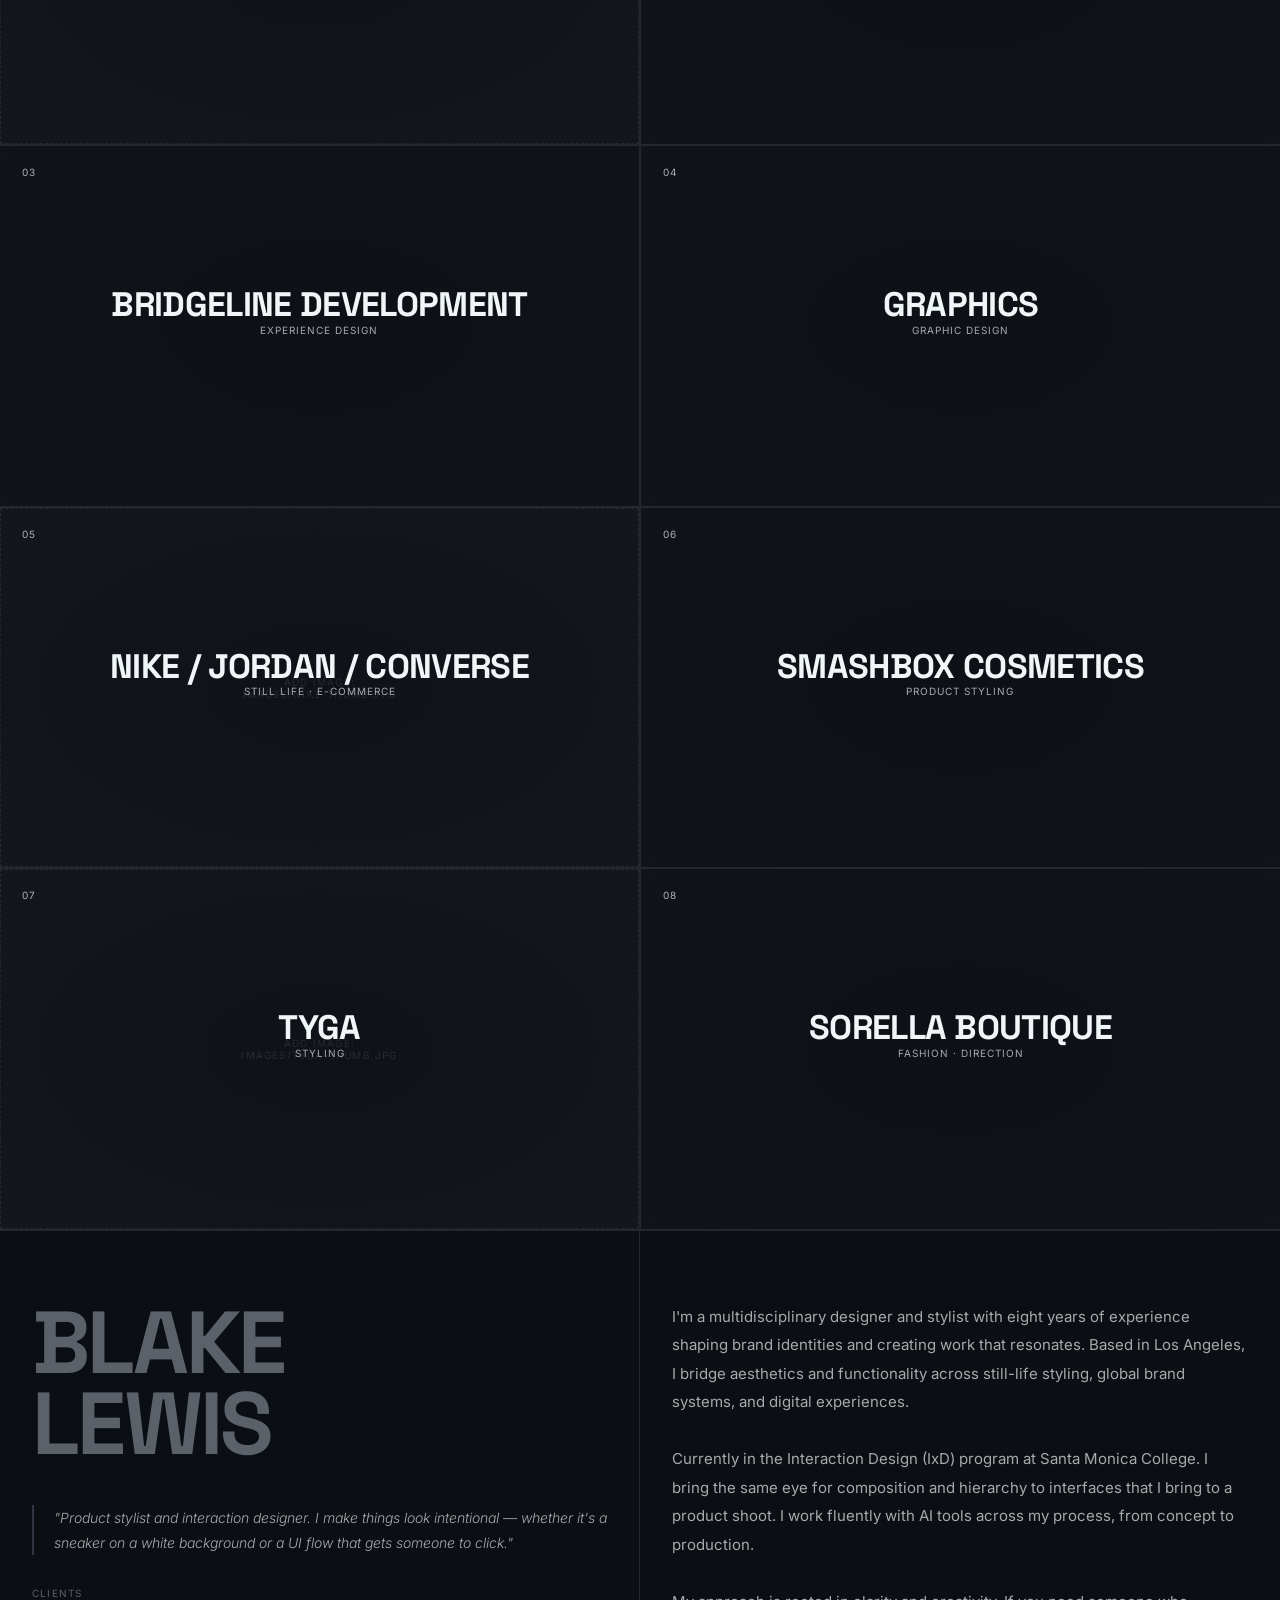
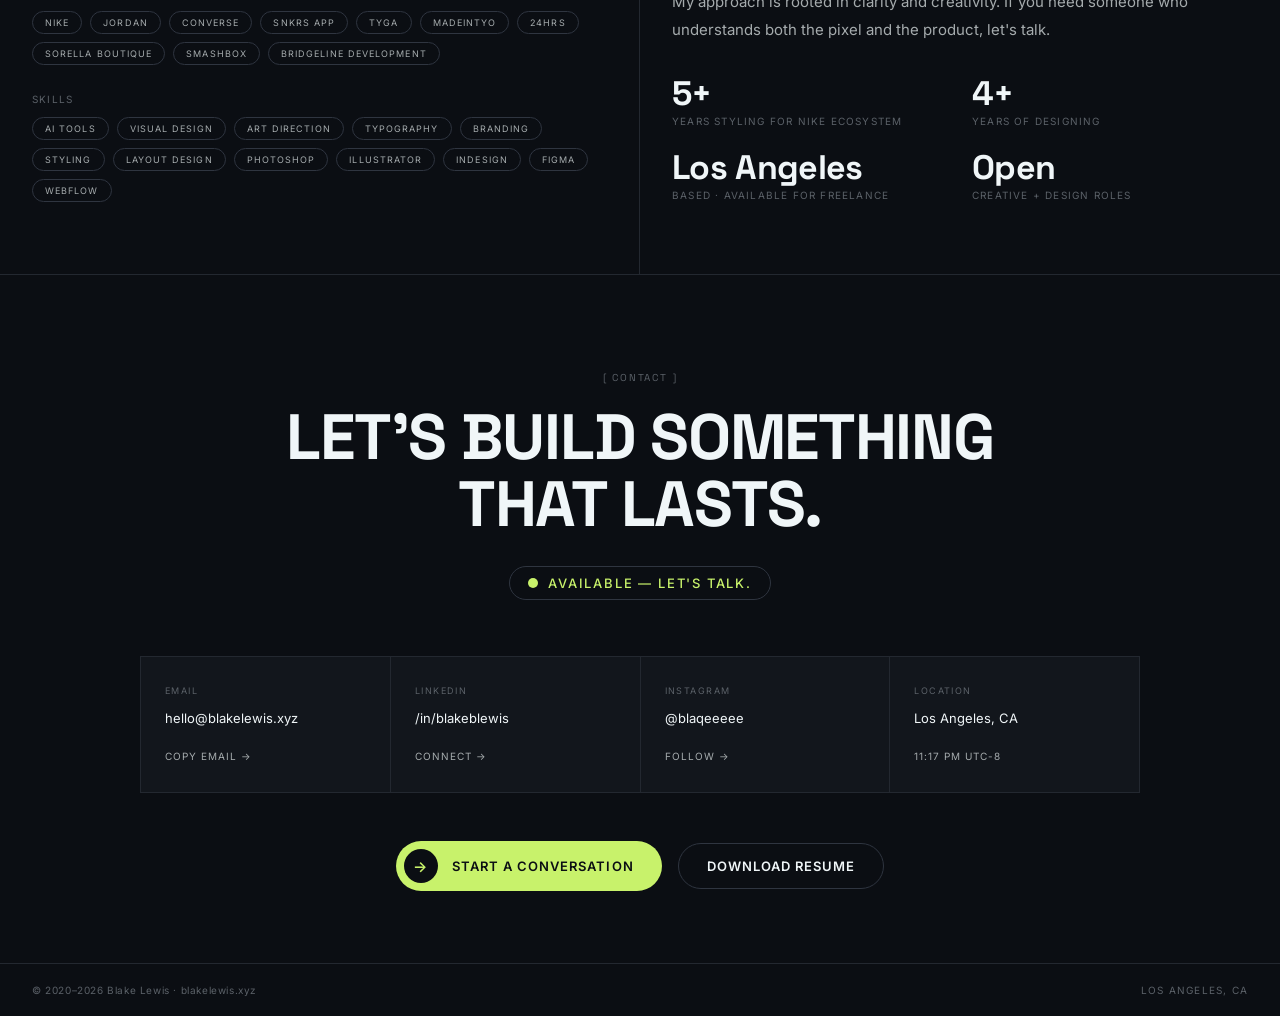
==== commit e84ac4bb: "Regroup hero role list into a fixed 2+2+1 line layout Replace the desktop 3+2 grouping and the separ" ====
--- a/index.html
+++ b/index.html
@@ -550,9 +550,6 @@
       .nav-right { gap: 16px; }
       .nav-link { font-size: 11px; }
       .hero-content { padding: 110px 20px 32px; }
-      .hero-sub-line { display: flex; flex-direction: column; align-items: center; gap: 6px; }
-      .hero-sub-line + .hero-sub-line { margin-top: 6px; }
-      .hero-sub-item:not(:last-child)::after { content: none; }
       .section-header { padding: 24px 20px 0; }
       .work-grid { grid-template-columns: 1fr; }
       .work-card { aspect-ratio: 4/3; }
@@ -598,10 +595,13 @@
     </h1>
     <p class="hero-sub">
       <span class="hero-sub-line">
-        <span class="hero-sub-item">Product Stylist</span><span class="hero-sub-item">Interaction Designer</span><span class="hero-sub-item">Art Director</span>
+        <span class="hero-sub-item">Product Stylist</span><span class="hero-sub-item">Interaction Designer</span>
       </span>
       <span class="hero-sub-line">
-        <span class="hero-sub-item">Freelance Creative</span><span class="hero-sub-item">SMC IxD Bachelor Student</span>
+        <span class="hero-sub-item">Art Director</span><span class="hero-sub-item">Freelance Creative</span>
+      </span>
+      <span class="hero-sub-line">
+        <span class="hero-sub-item">SMC IxD Bachelor Student</span>
       </span>
     </p>
     <a class="hero-scroll" href="#about">
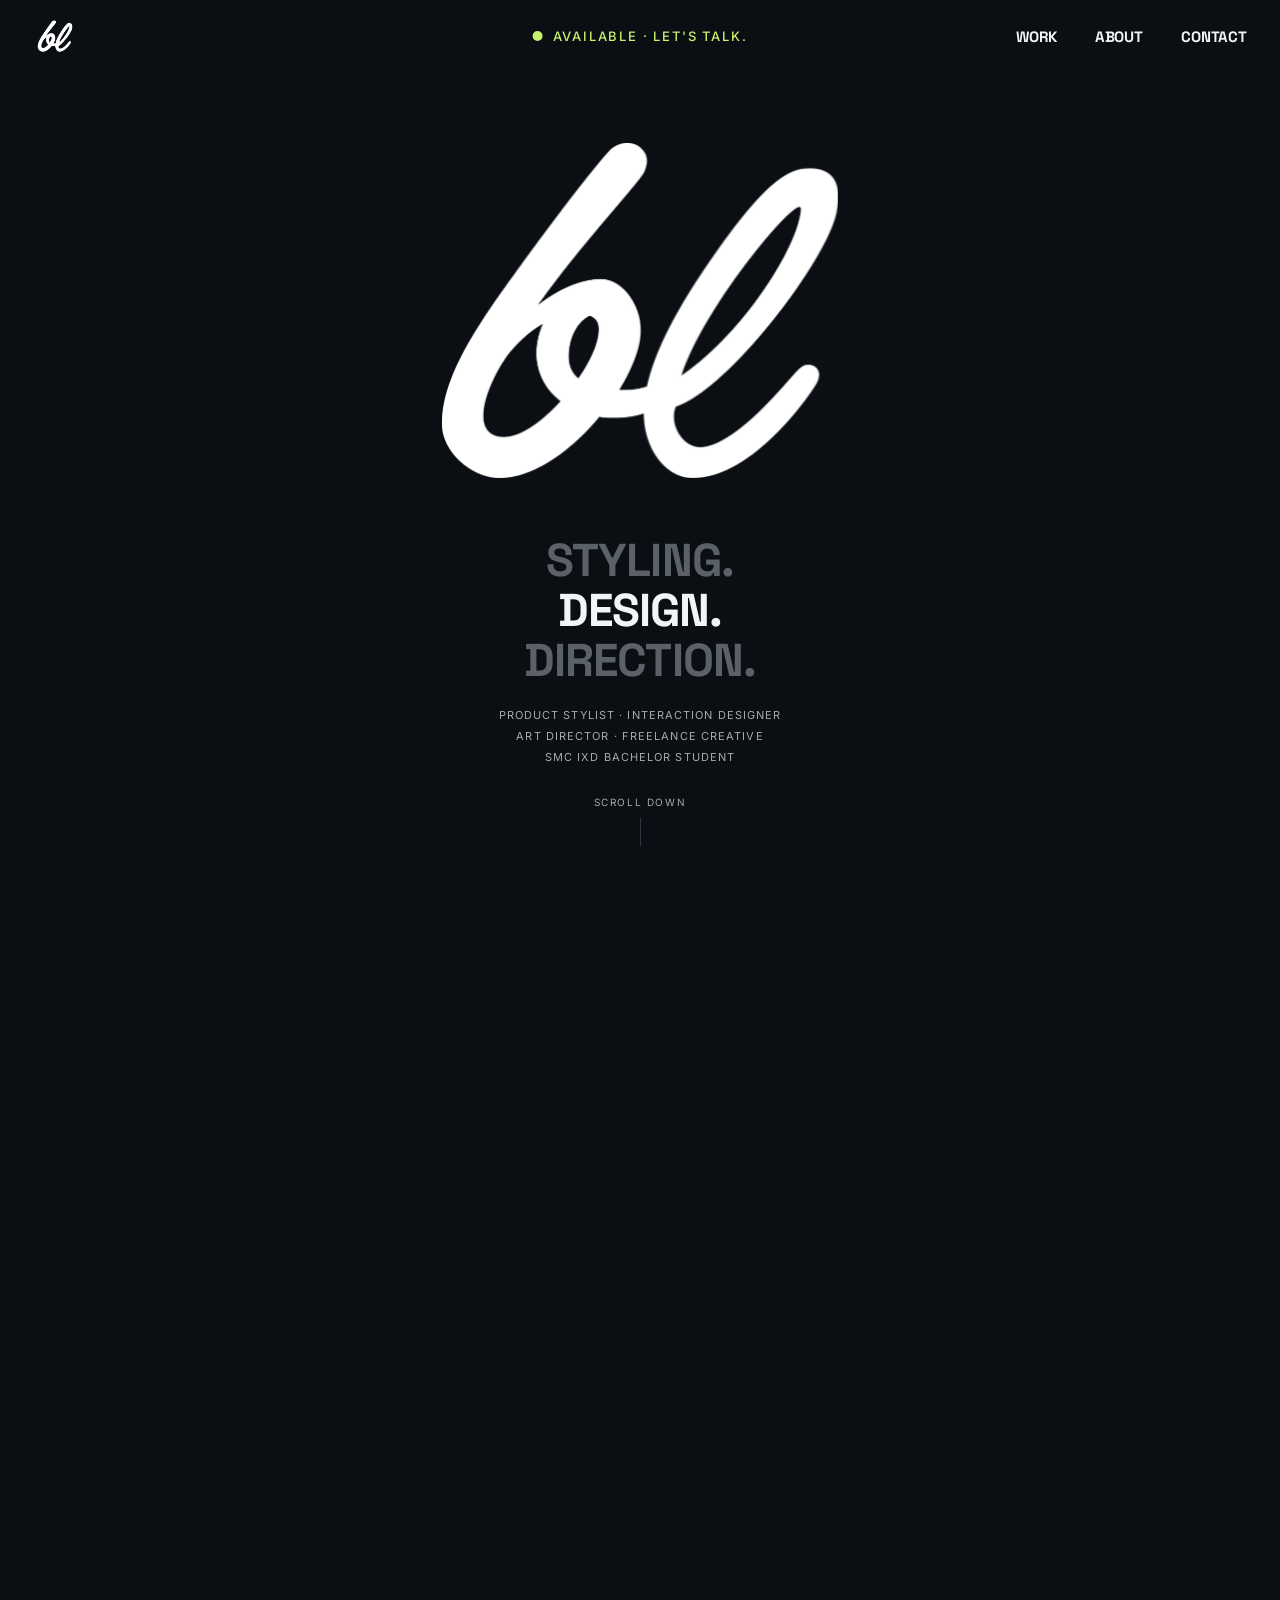
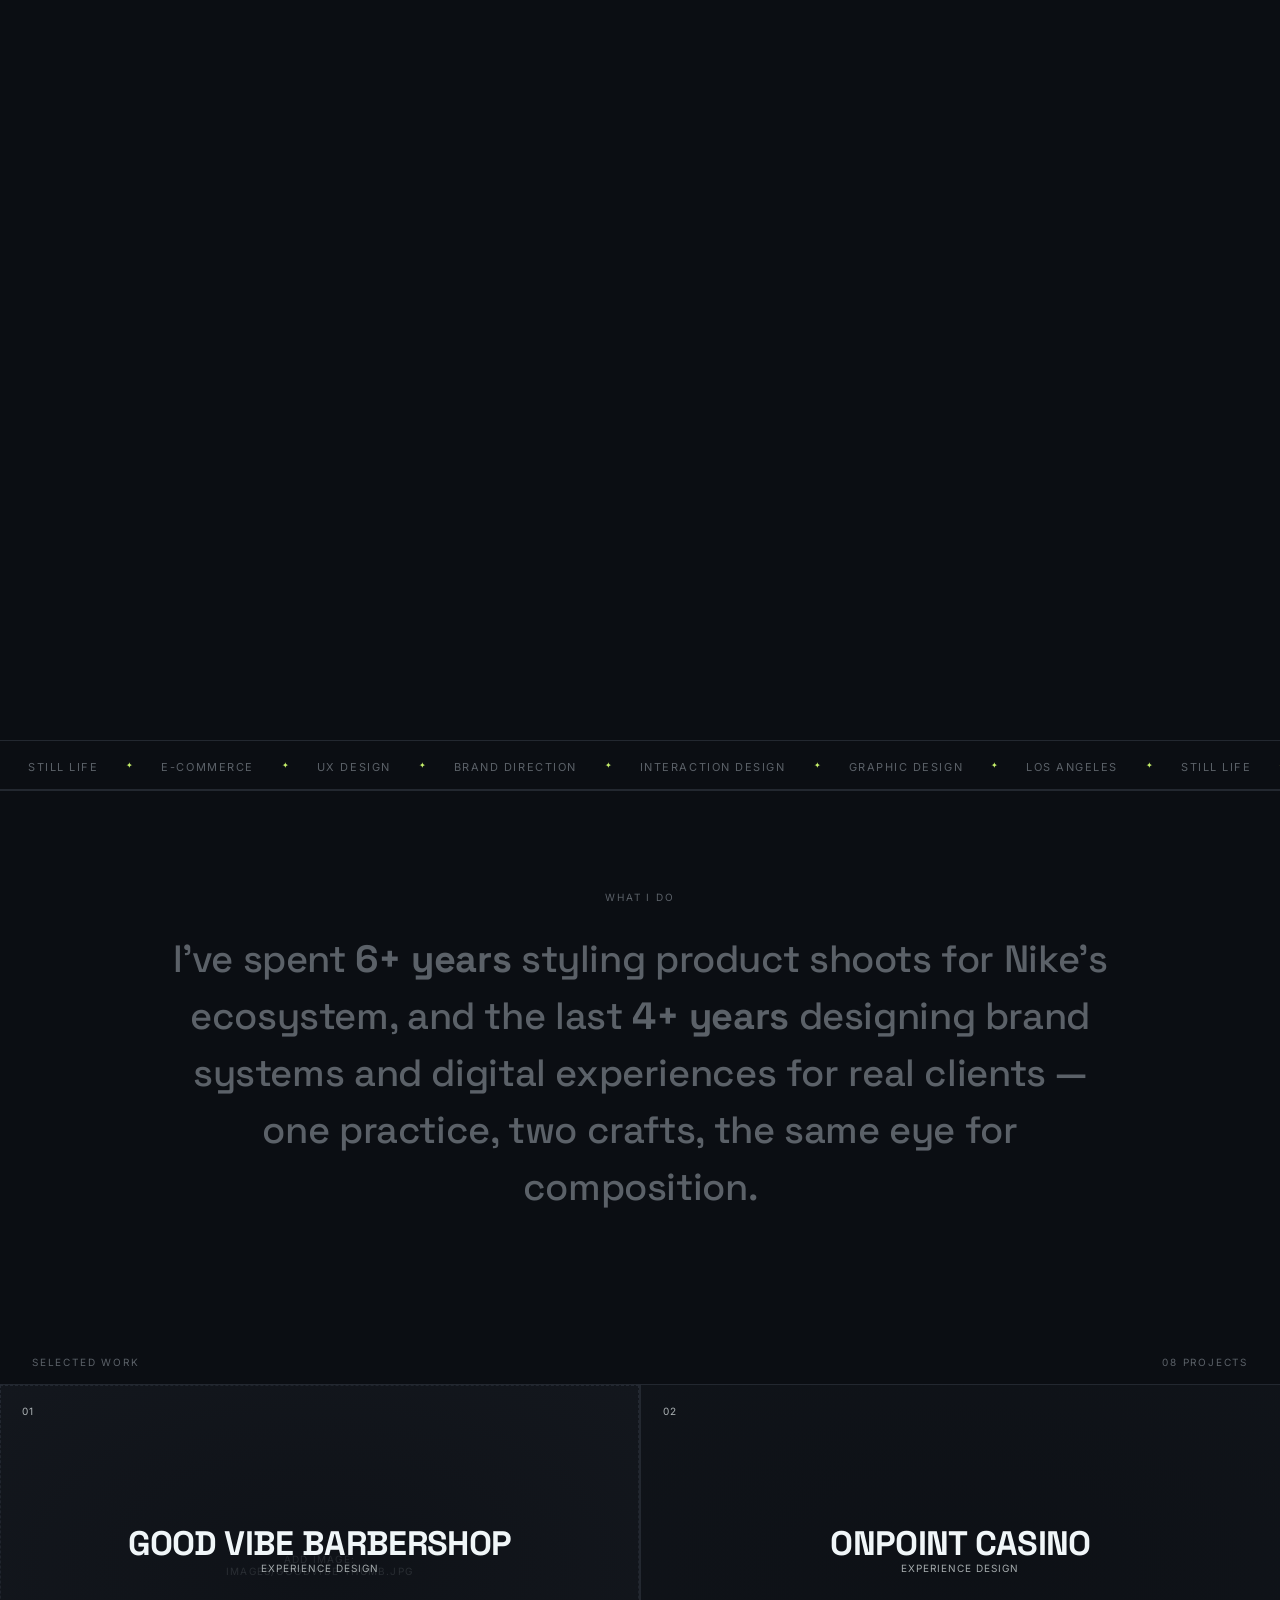
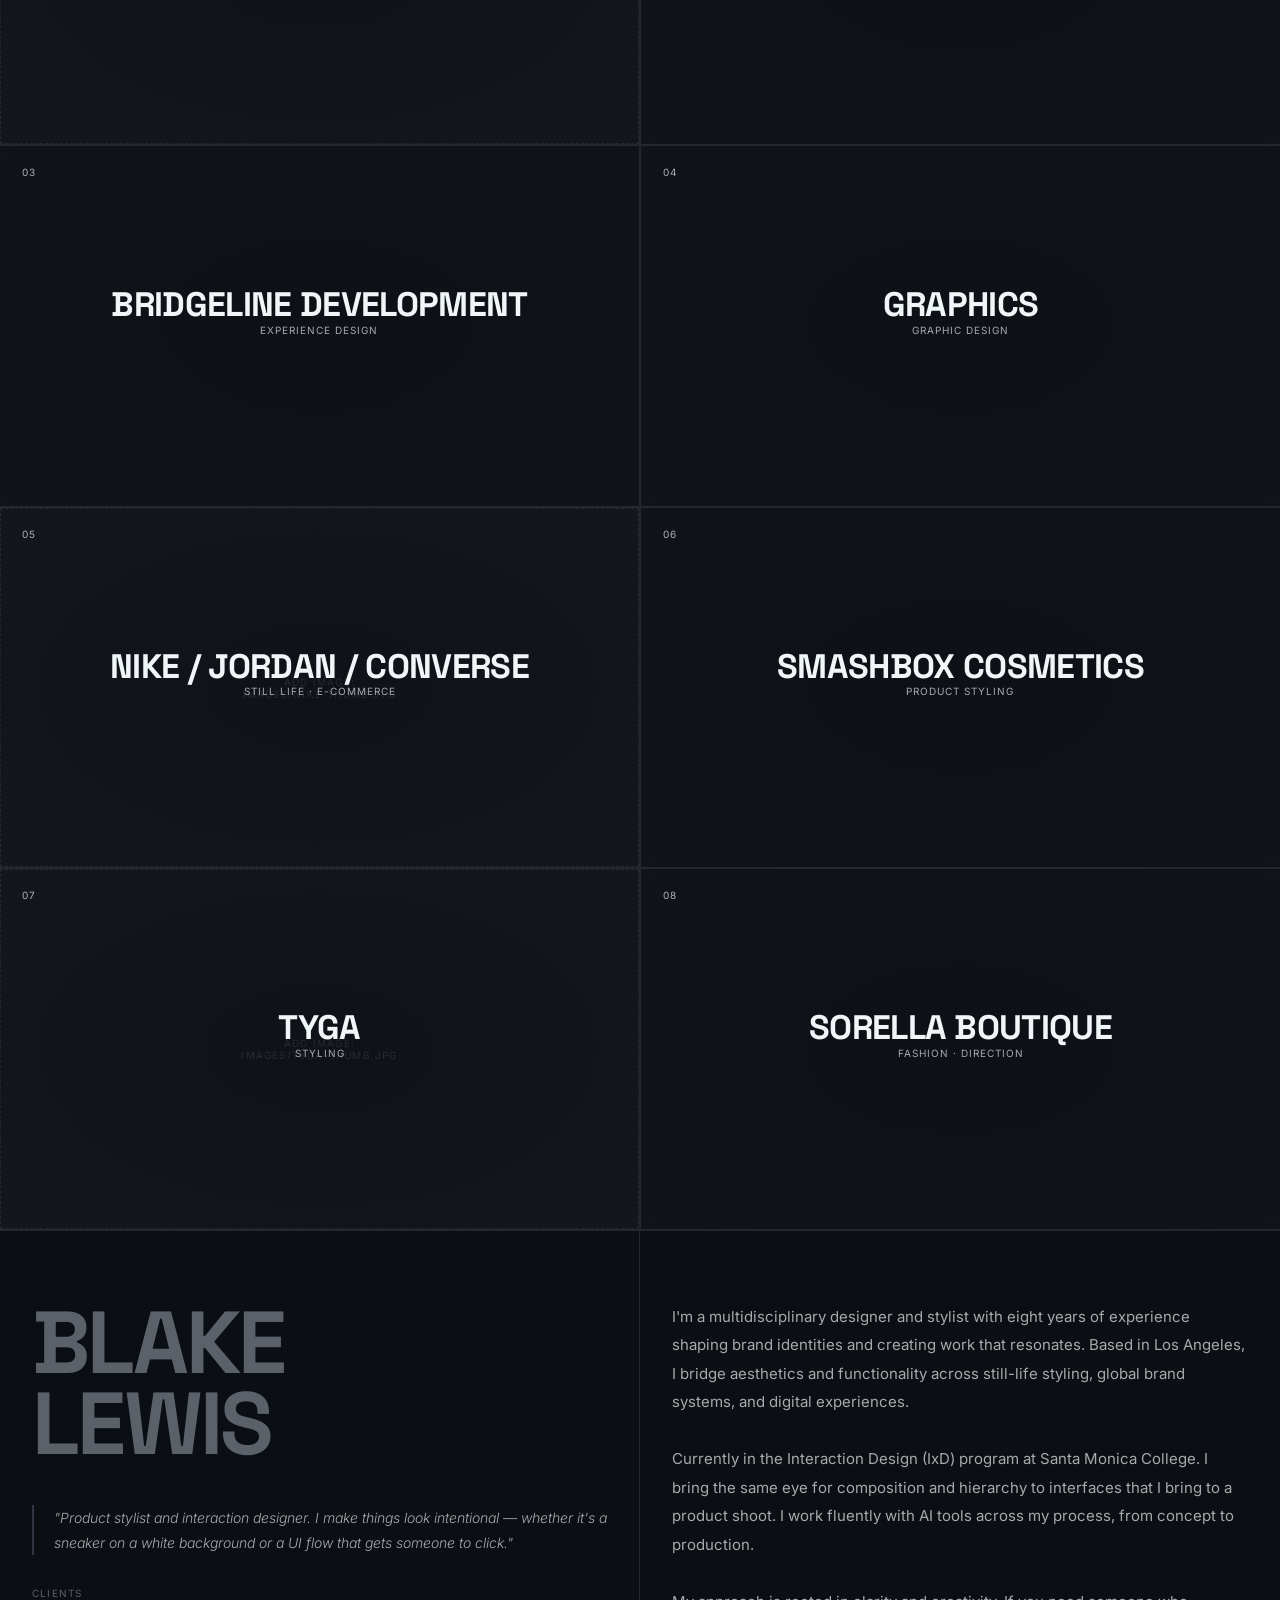
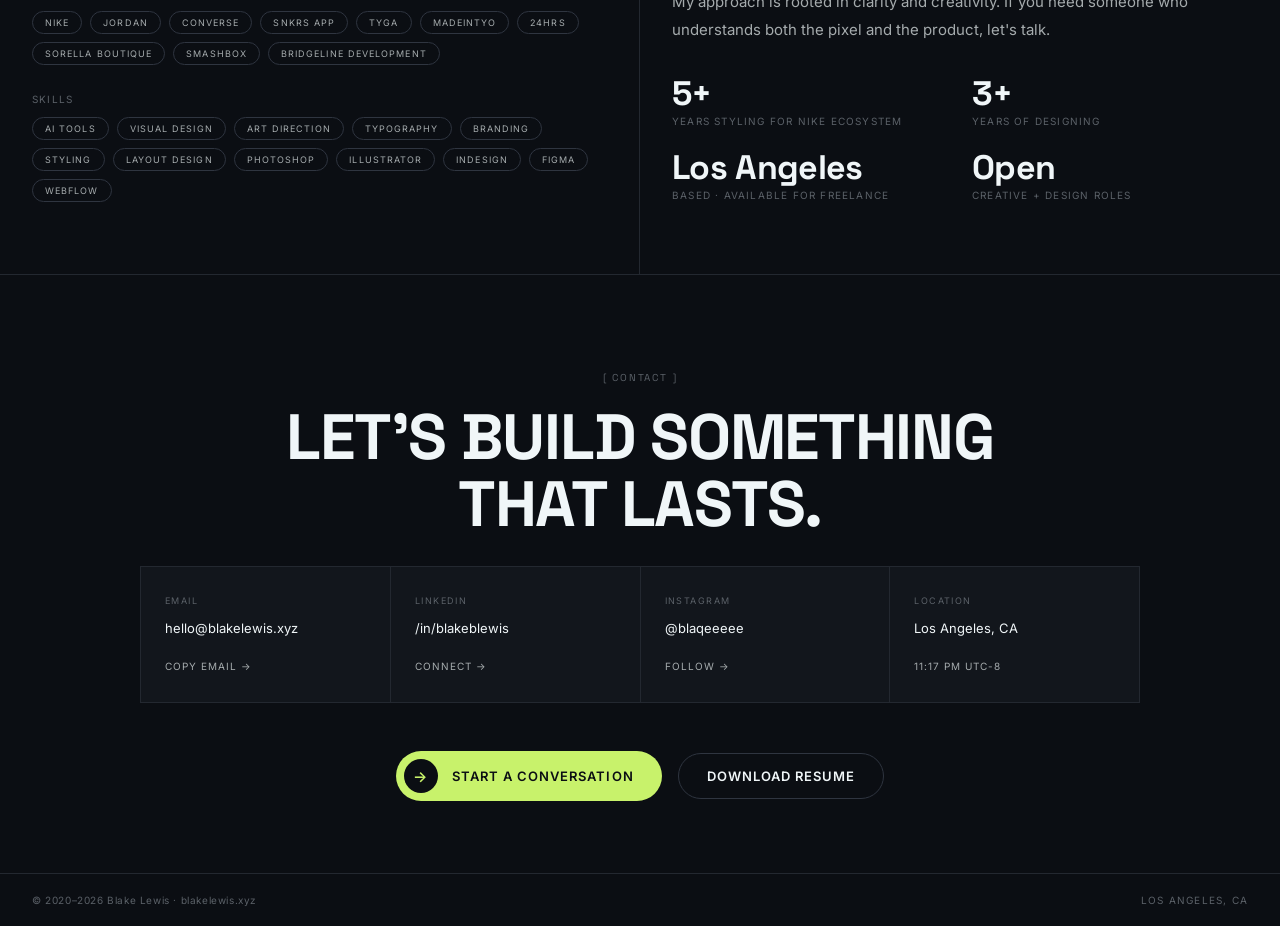
==== commit e5f43cad: "Make nav availability badge link to Contact, remove footer duplicate The same badge appeared twice (" ====
--- a/index.html
+++ b/index.html
@@ -71,7 +71,9 @@
     .nav-center {
       position: absolute; left: 50%; transform: translateX(-50%);
       display: flex; align-items: center; gap: 10px;
-    }
+      text-decoration: none; transition: opacity .2s;
+    }
+    .nav-center:hover { opacity: .8; }
     .avail-dot {
       width: 10px; height: 10px; border-radius: 50%; background: var(--accent);
       animation: dot-glow 2.4s ease-in-out infinite;
@@ -403,12 +405,6 @@
       text-transform: uppercase; letter-spacing: -.02em; color: var(--text);
       line-height: 1.05; margin-bottom: 28px;
     }
-    .footer-avail {
-      display: inline-flex; align-items: center; gap: 10px;
-      border: .5px solid var(--border-light); border-radius: 999px;
-      padding: 8px 18px; margin-bottom: 56px;
-    }
-
     .footer-links-grid {
       display: grid; grid-template-columns: repeat(4,1fr);
       gap: 1px; background: var(--border);
@@ -566,10 +562,10 @@
 <!-- NAV -->
 <nav id="mainNav">
   <a class="logo" href="/"><img class="logo-img" src="images/BL-Logo.png" alt="Blake Lewis"></a>
-  <div class="nav-center">
+  <a class="nav-center" href="#contact">
     <div class="avail-dot"></div>
-    <span class="avail-text">Available — let's talk.</span>
-  </div>
+    <span class="avail-text">Available · Let's talk.</span>
+  </a>
   <div class="nav-right">
     <a class="nav-link nav-scramble" href="#work">Work</a>
     <a class="nav-link nav-scramble" href="#about">About</a>
@@ -863,10 +859,6 @@
   <div class="footer-contact reveal">
     <p class="footer-eyebrow">[ Contact ]</p>
     <h2 class="footer-h2">Let's build something<br>that lasts.</h2>
-    <div class="footer-avail">
-      <div class="avail-dot"></div>
-      <span class="avail-text">Available — let's talk.</span>
-    </div>
 
     <div class="footer-links-grid">
       <button type="button" class="footer-link-card footer-link-card-btn" onclick="copyEmail(this)">
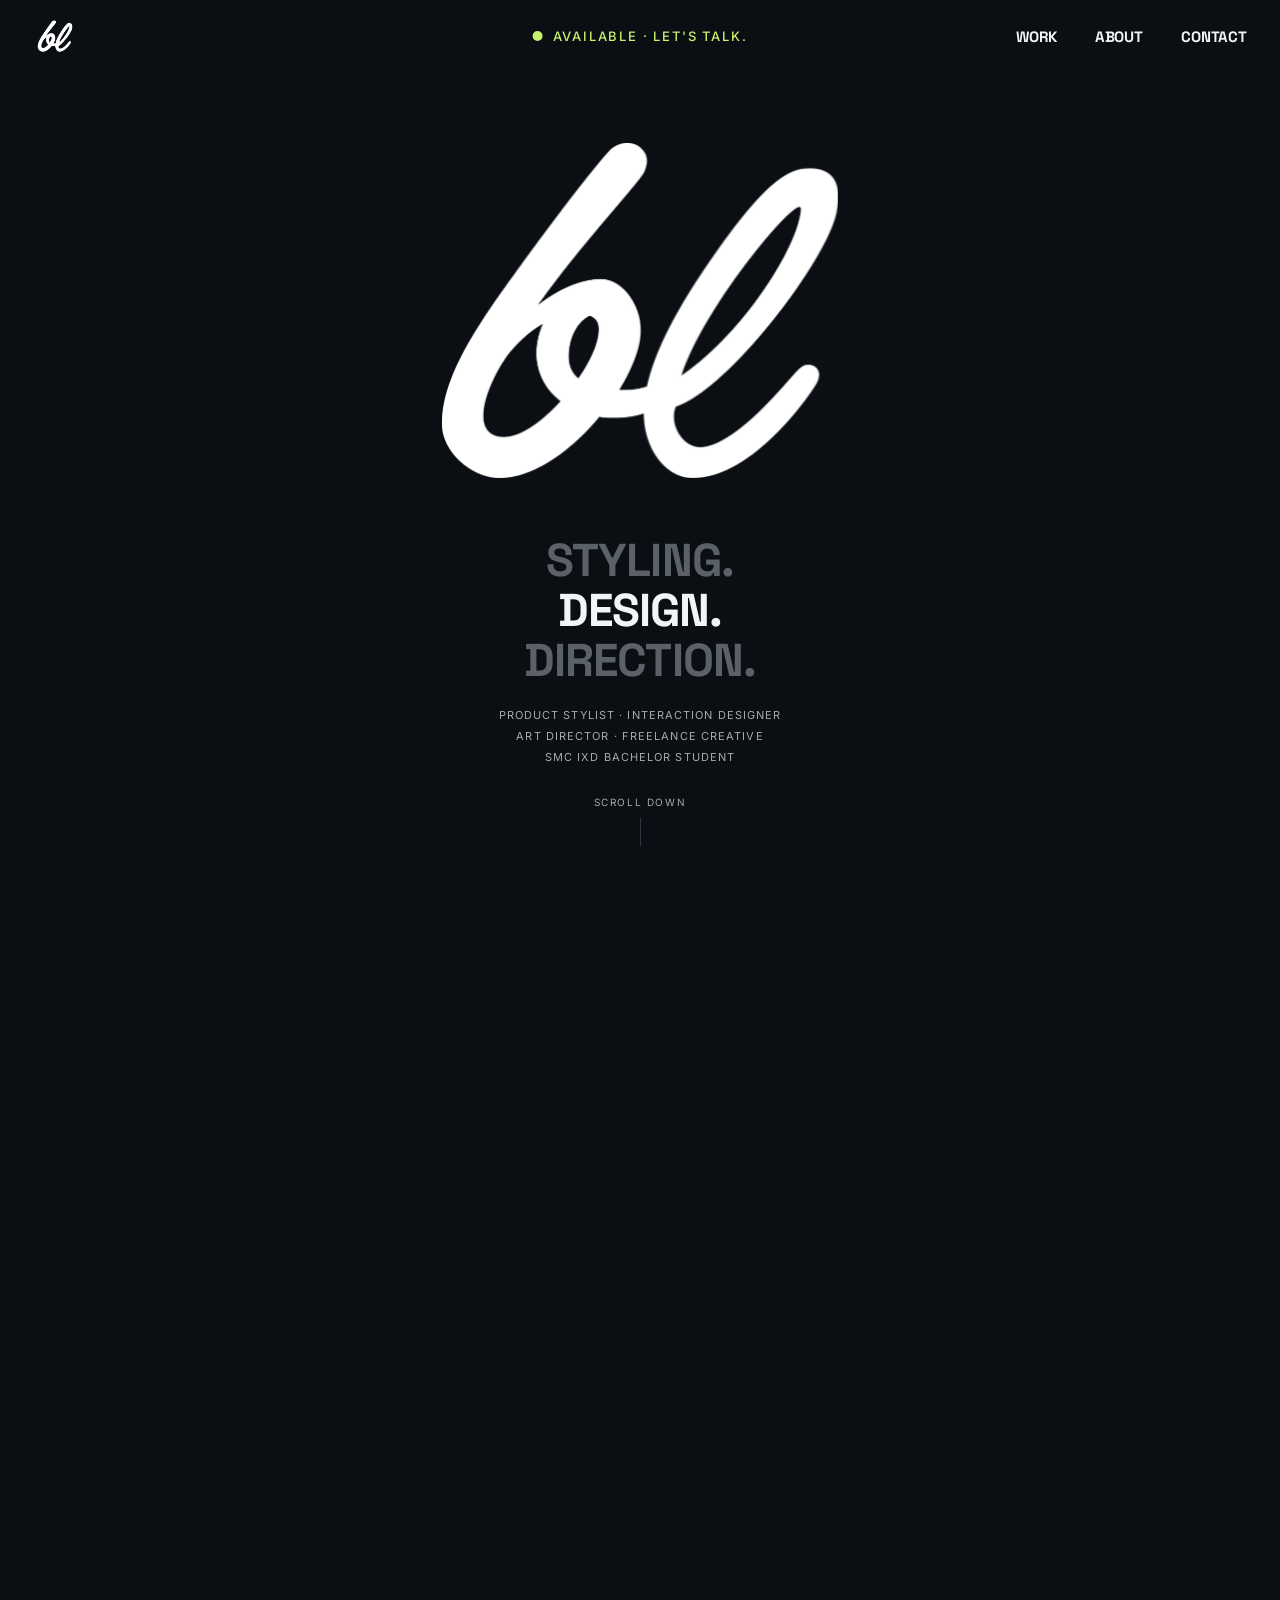
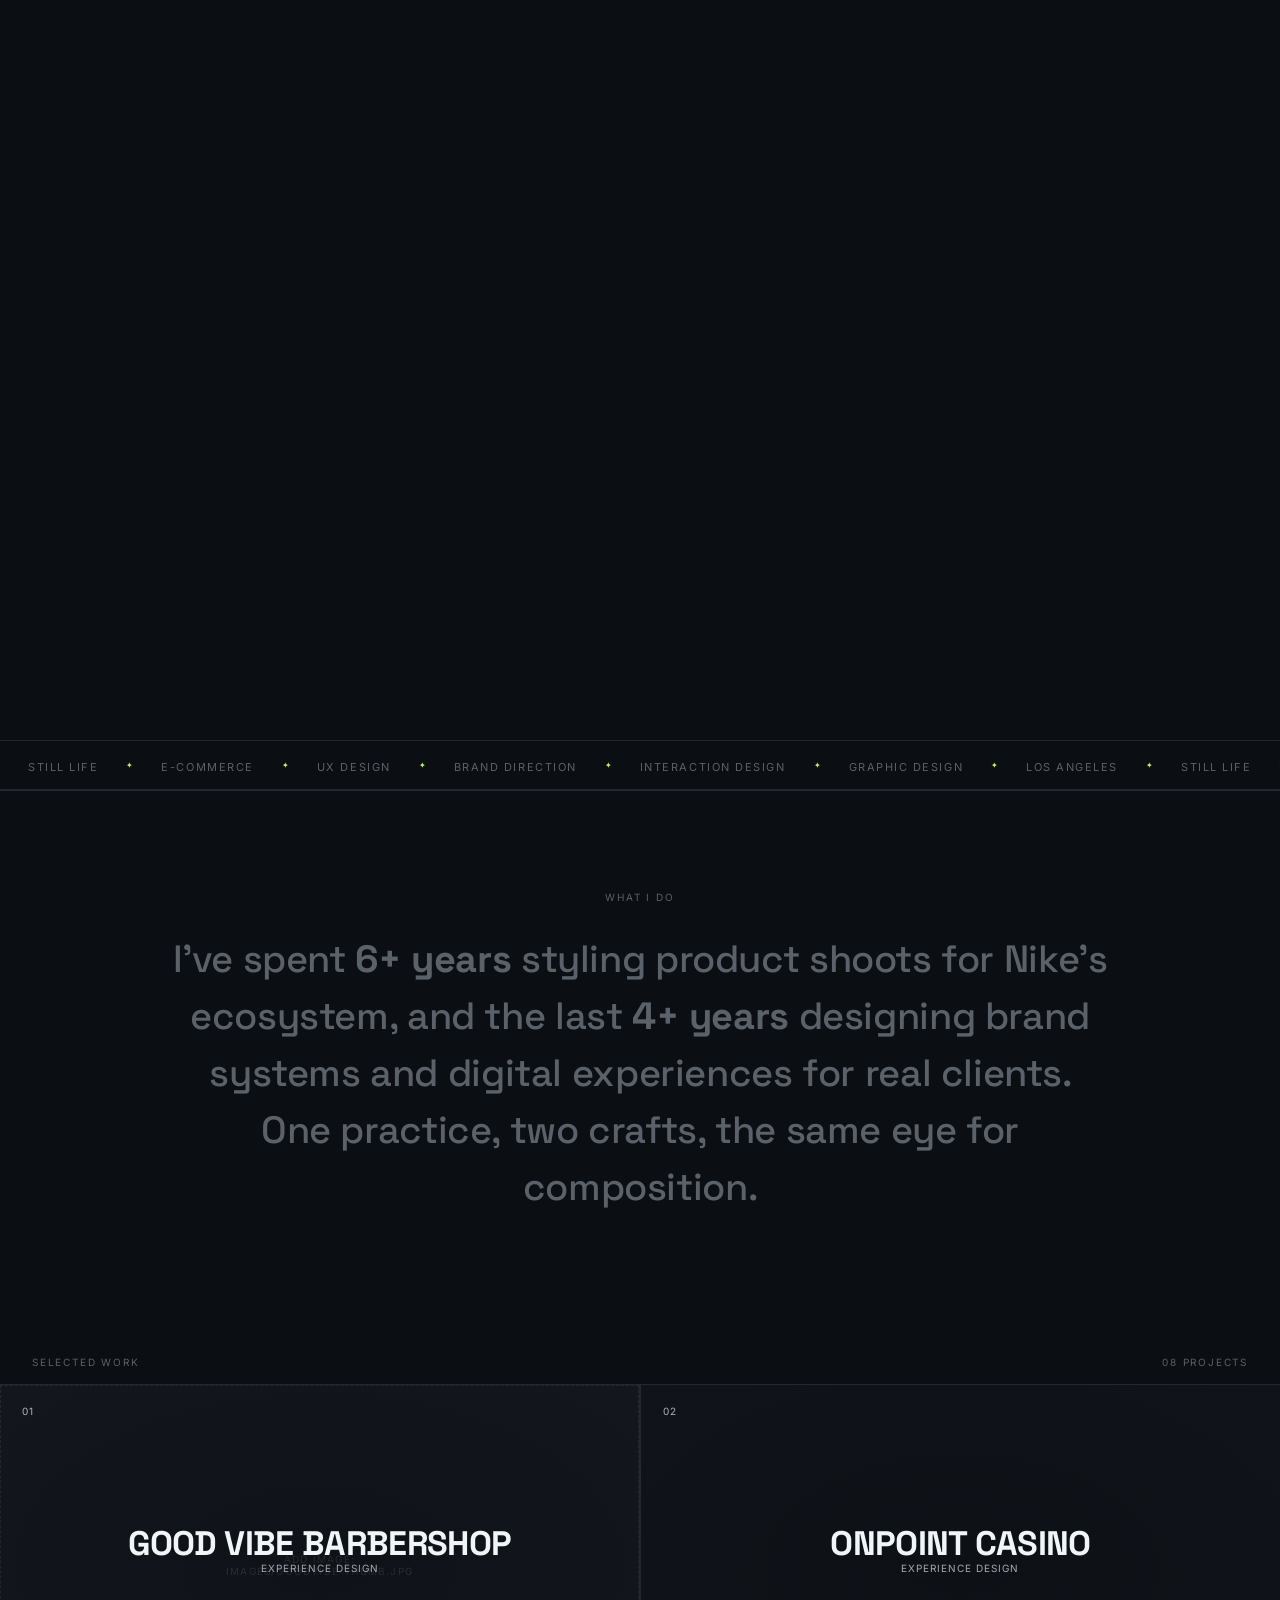
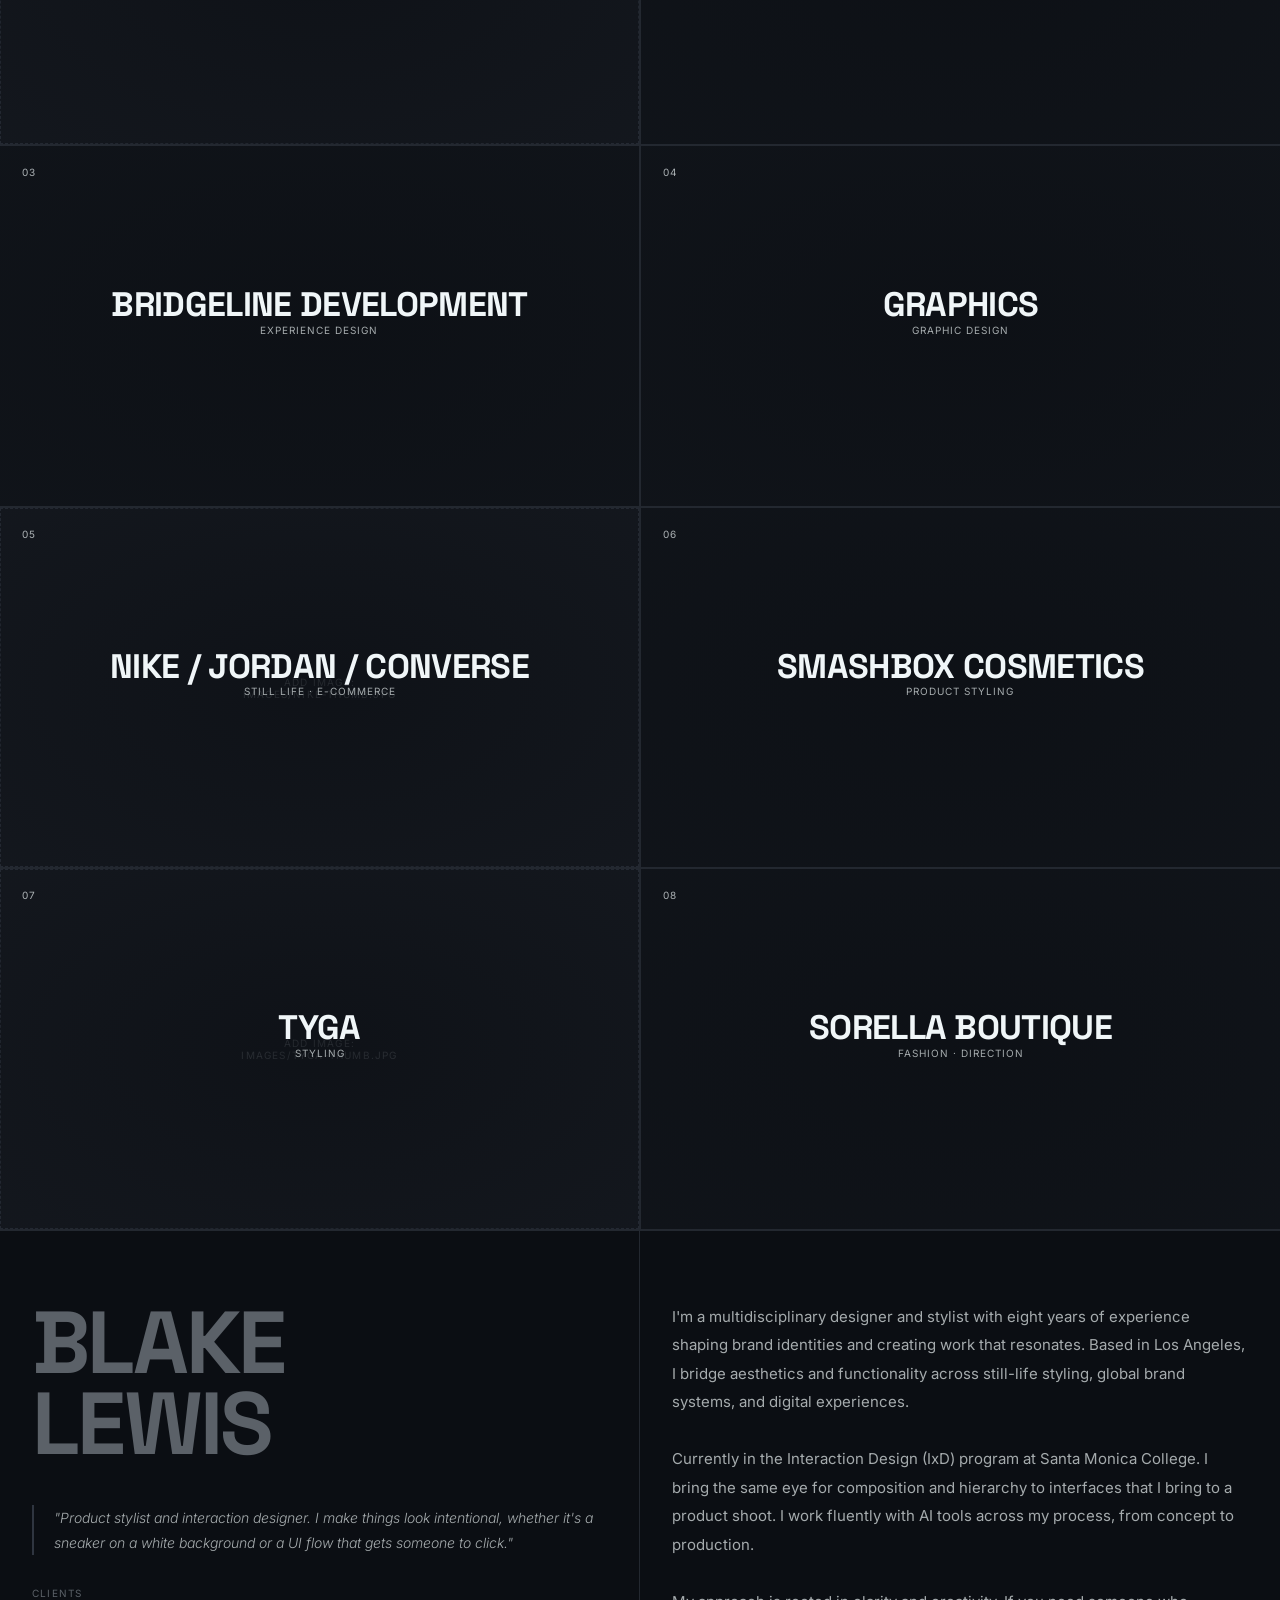
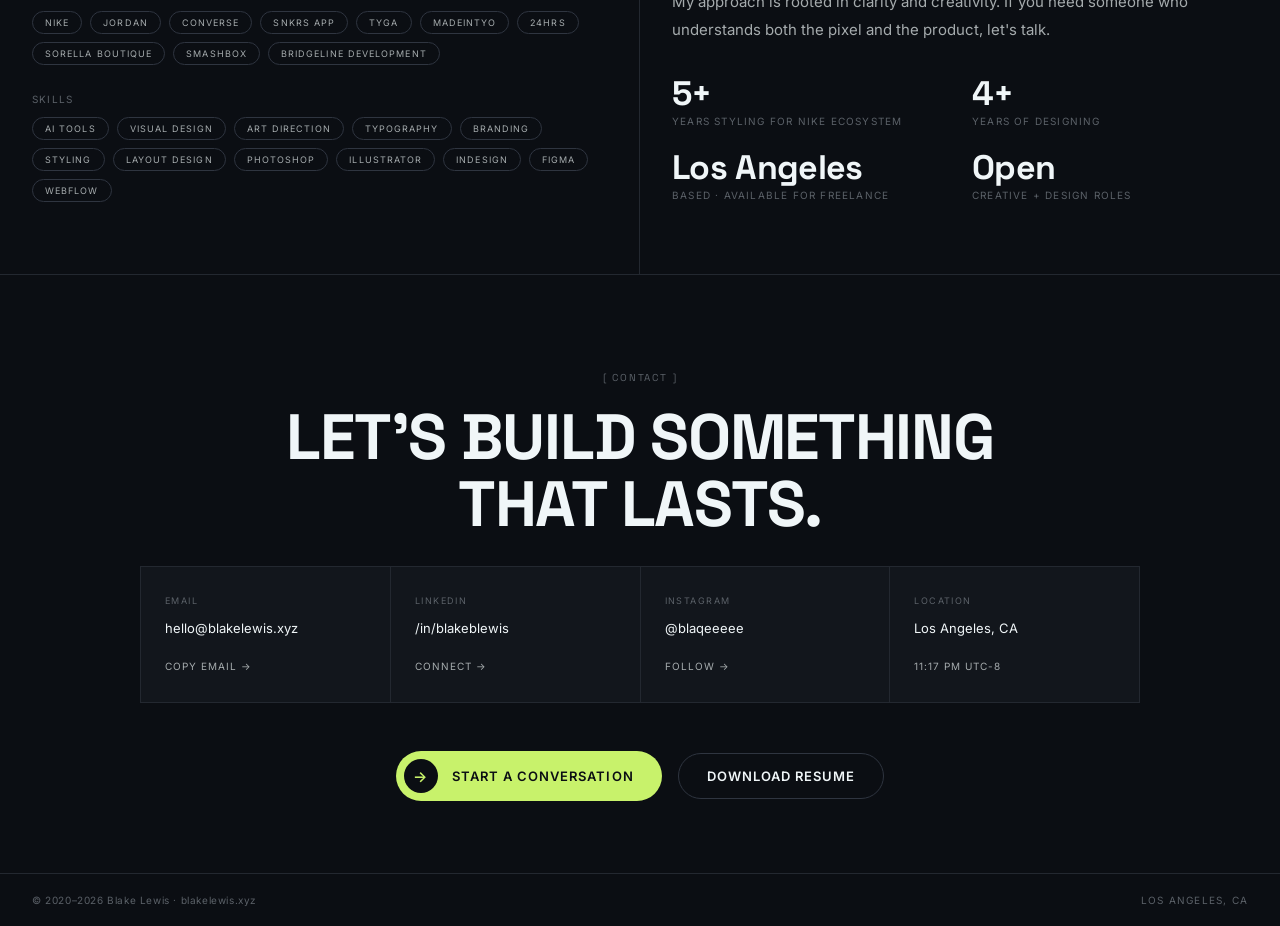
==== commit 3950374a: "Remove all em dashes from site copy Rewrite every "word — word" construction across the entire site " ====
--- a/index.html
+++ b/index.html
@@ -3,21 +3,21 @@
 <head>
   <meta charset="UTF-8">
   <meta name="viewport" content="width=device-width, initial-scale=1.0">
-  <title>Blake Lewis — Product Stylist & Interaction Designer</title>
-  <meta name="description" content="Blake Lewis — Product Stylist & Interaction Designer. Nike, Jordan, Converse. Based in Los Angeles.">
+  <title>Blake Lewis: Product Stylist & Interaction Designer</title>
+  <meta name="description" content="Blake Lewis: Product Stylist & Interaction Designer. Nike, Jordan, Converse. Based in Los Angeles.">
   <link rel="icon" type="image/png" href="images/favicon.png">
 
   <meta property="og:type" content="website">
   <meta property="og:url" content="https://blakelewis.xyz/">
-  <meta property="og:title" content="Blake Lewis — Product Stylist & Interaction Designer">
-  <meta property="og:description" content="Blake Lewis — Product Stylist & Interaction Designer. Nike, Jordan, Converse. Based in Los Angeles.">
+  <meta property="og:title" content="Blake Lewis: Product Stylist & Interaction Designer">
+  <meta property="og:description" content="Blake Lewis: Product Stylist & Interaction Designer. Nike, Jordan, Converse. Based in Los Angeles.">
   <meta property="og:image" content="https://blakelewis.xyz/images/og-image.png">
   <meta property="og:image:width" content="1200">
   <meta property="og:image:height" content="630">
 
   <meta name="twitter:card" content="summary_large_image">
-  <meta name="twitter:title" content="Blake Lewis — Product Stylist & Interaction Designer">
-  <meta name="twitter:description" content="Blake Lewis — Product Stylist & Interaction Designer. Nike, Jordan, Converse. Based in Los Angeles.">
+  <meta name="twitter:title" content="Blake Lewis: Product Stylist & Interaction Designer">
+  <meta name="twitter:description" content="Blake Lewis: Product Stylist & Interaction Designer. Nike, Jordan, Converse. Based in Los Angeles.">
   <meta name="twitter:image" content="https://blakelewis.xyz/images/og-image.png">
   <link rel="preconnect" href="https://fonts.googleapis.com">
   <link rel="preconnect" href="https://fonts.gstatic.com" crossorigin>
@@ -654,9 +654,8 @@
     <span class="reveal-word">experiences</span>
     <span class="reveal-word">for</span>
     <span class="reveal-word">real</span>
-    <span class="reveal-word">clients</span>
-    <span class="reveal-word">—</span>
-    <span class="reveal-word">one</span>
+    <span class="reveal-word">clients.</span>
+    <span class="reveal-word">One</span>
     <span class="reveal-word">practice,</span>
     <span class="reveal-word">two</span>
     <span class="reveal-word">crafts,</span>
@@ -795,7 +794,7 @@
   <div class="about-left reveal">
     <h2 class="about-name">Blake<br>Lewis</h2>
     <p class="about-tagline">
-      "Product stylist and interaction designer. I make things look intentional — whether it's a sneaker on a white background or a UI flow that gets someone to click."
+      "Product stylist and interaction designer. I make things look intentional, whether it's a sneaker on a white background or a UI flow that gets someone to click."
     </p>
     <p class="skill-group-label" style="margin-top:32px;">Clients</p>
     <div class="client-list">
@@ -884,7 +883,7 @@
     </div>
 
     <div class="footer-cta-buttons">
-      <button type="button" class="btn-fill" onclick="copyEmail(this)" title="hello@blakelewis.xyz — click to copy">
+      <button type="button" class="btn-fill" onclick="copyEmail(this)" title="Click to copy hello@blakelewis.xyz">
         <span class="btn-fill-icon">→</span>
         <span class="btn-fill-label copy-label">Start a conversation</span>
       </button>
@@ -950,7 +949,7 @@
     }
   }
 
-  // Live local time — Los Angeles
+  // Live local time in Los Angeles
   (function () {
     const el = document.getElementById('footerLocalTime');
     if (!el) return;
@@ -971,7 +970,7 @@
   const nav = document.getElementById('mainNav');
   window.addEventListener('scroll', () => nav.classList.toggle('scrolled', scrollY > 50), {passive:true});
 
-  // Nav link hover — text scrambles through random characters before resolving
+  // Nav link hover: text scrambles through random characters before resolving
   (function () {
     const reduceMotion = window.matchMedia('(prefers-reduced-motion: reduce)').matches;
     if (reduceMotion) return;
@@ -1108,7 +1107,7 @@
     document.querySelectorAll('.reveal').forEach(el => revealObserver.observe(el));
   })();
 
-  // Intro statement — words light up progressively as the section scrolls through view
+  // Intro statement: words light up progressively as the section scrolls through view
   (function () {
     const section = document.querySelector('.intro-section');
     const words = document.querySelectorAll('#introLead .reveal-word');
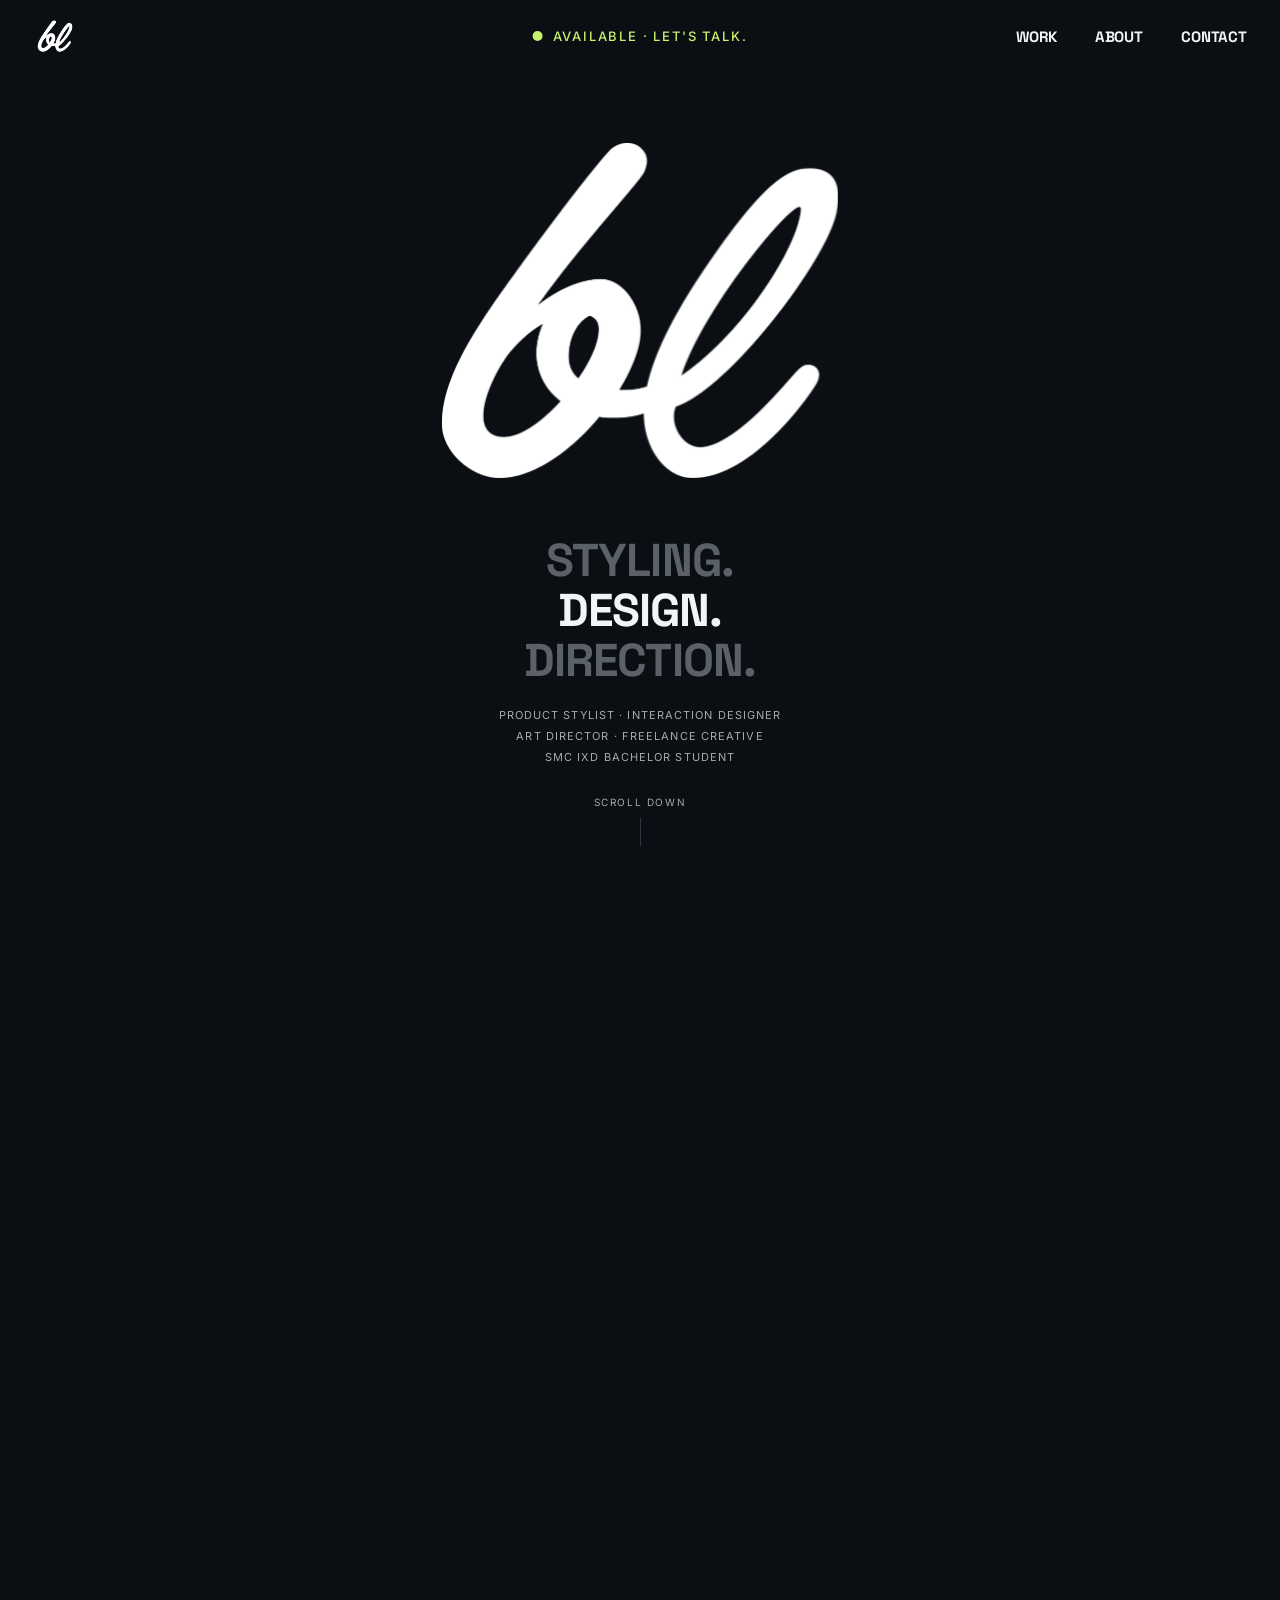
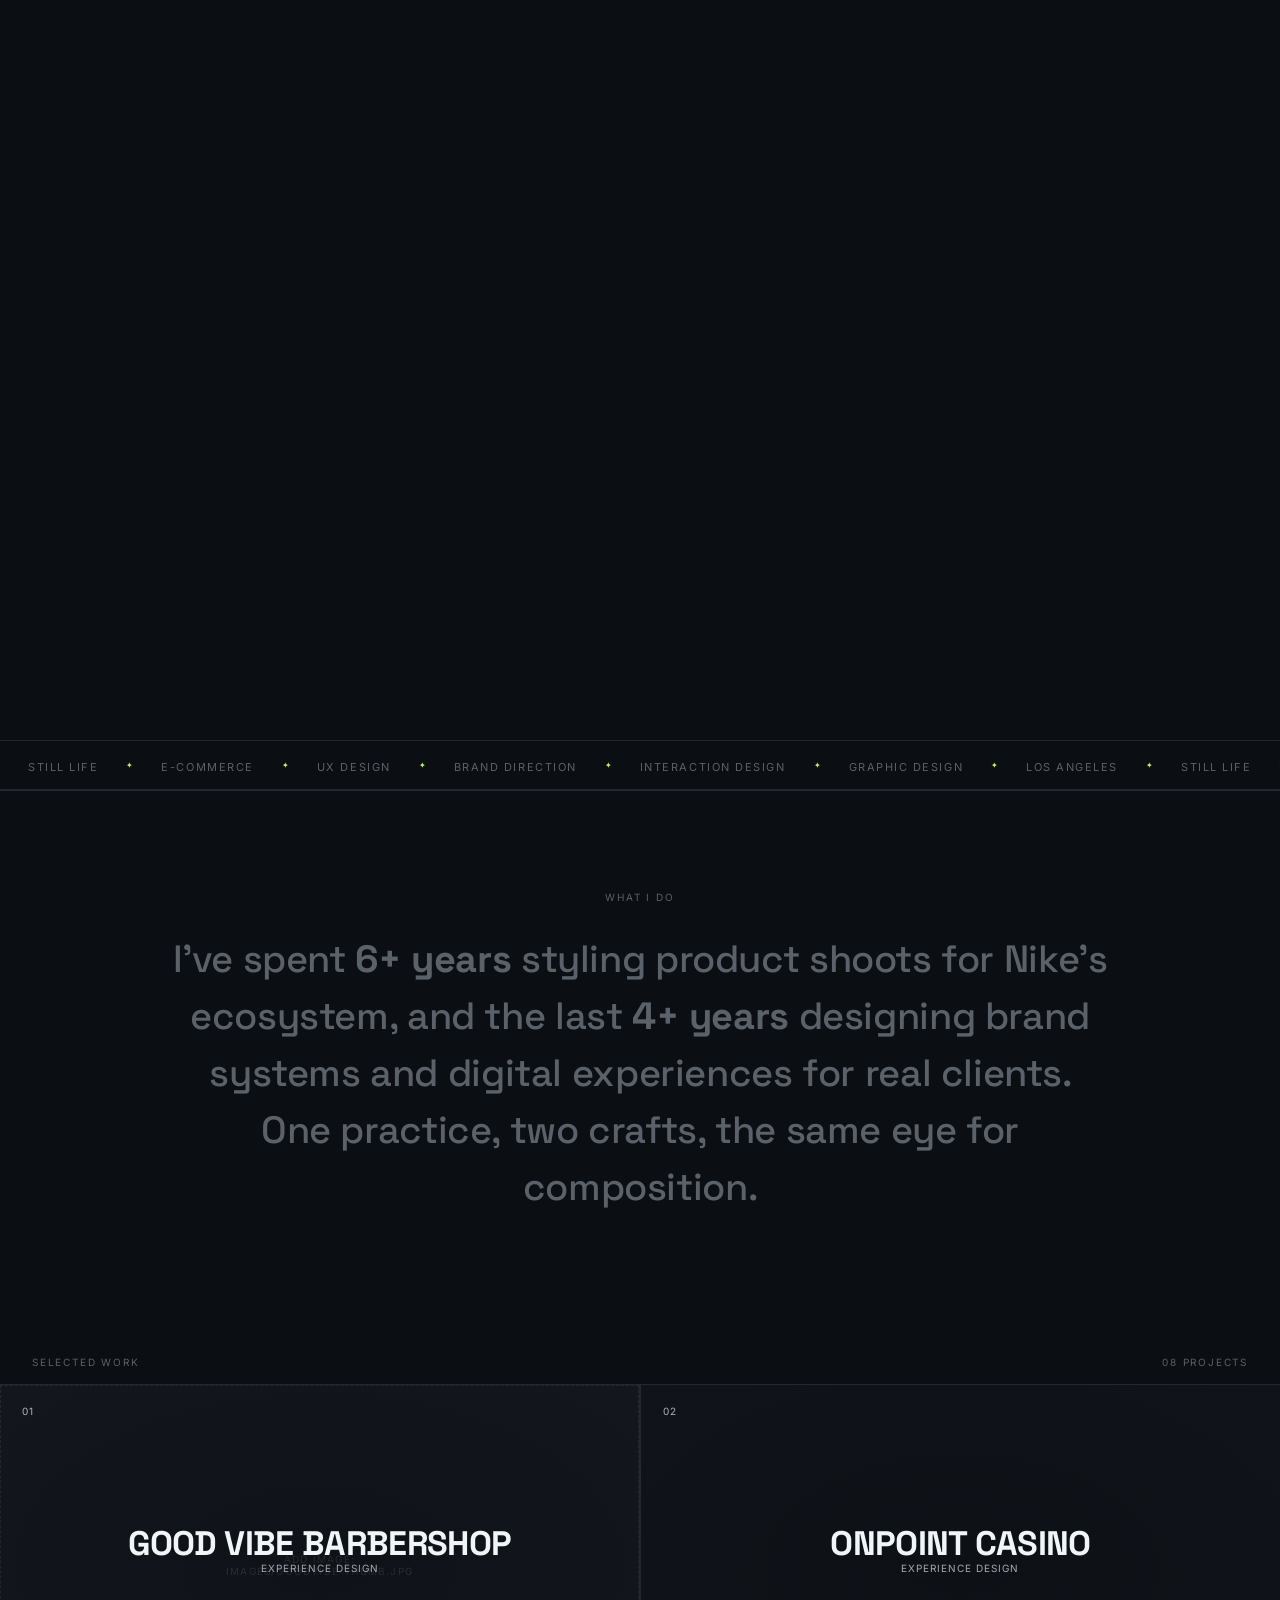
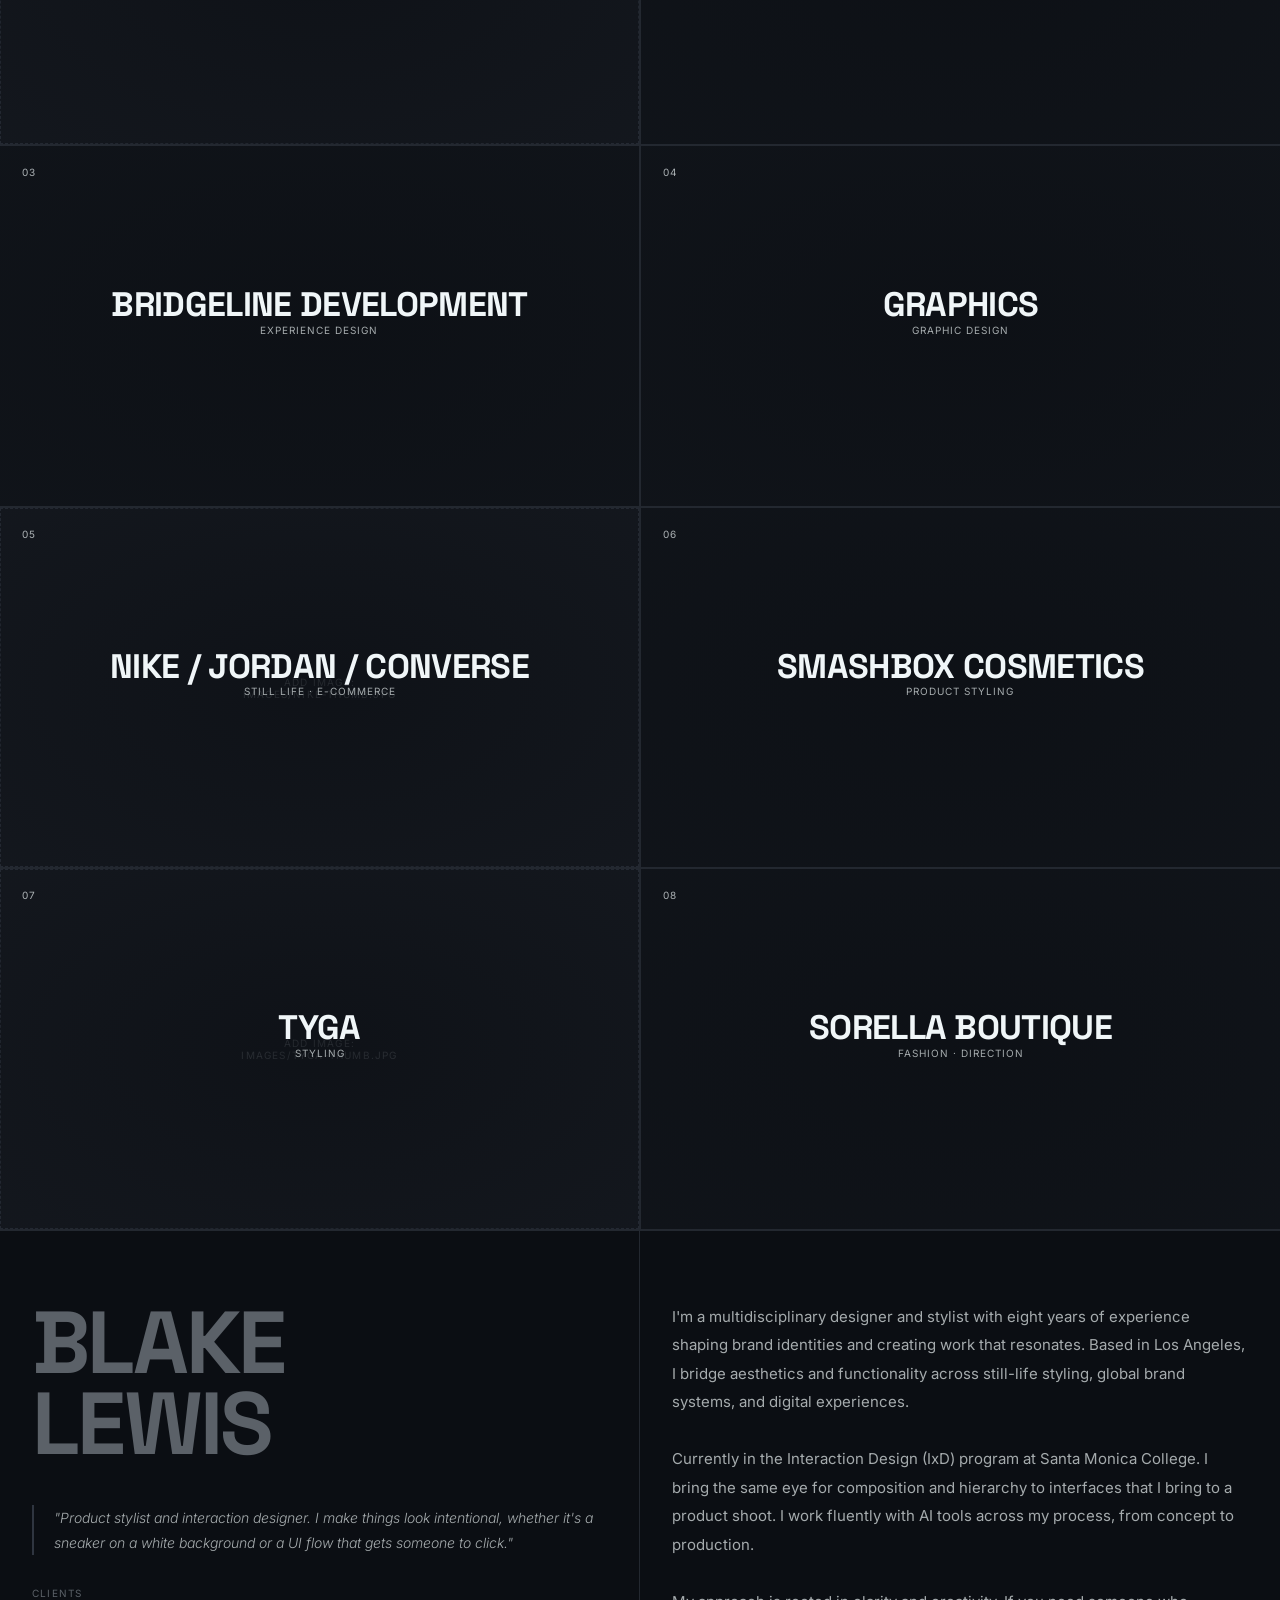
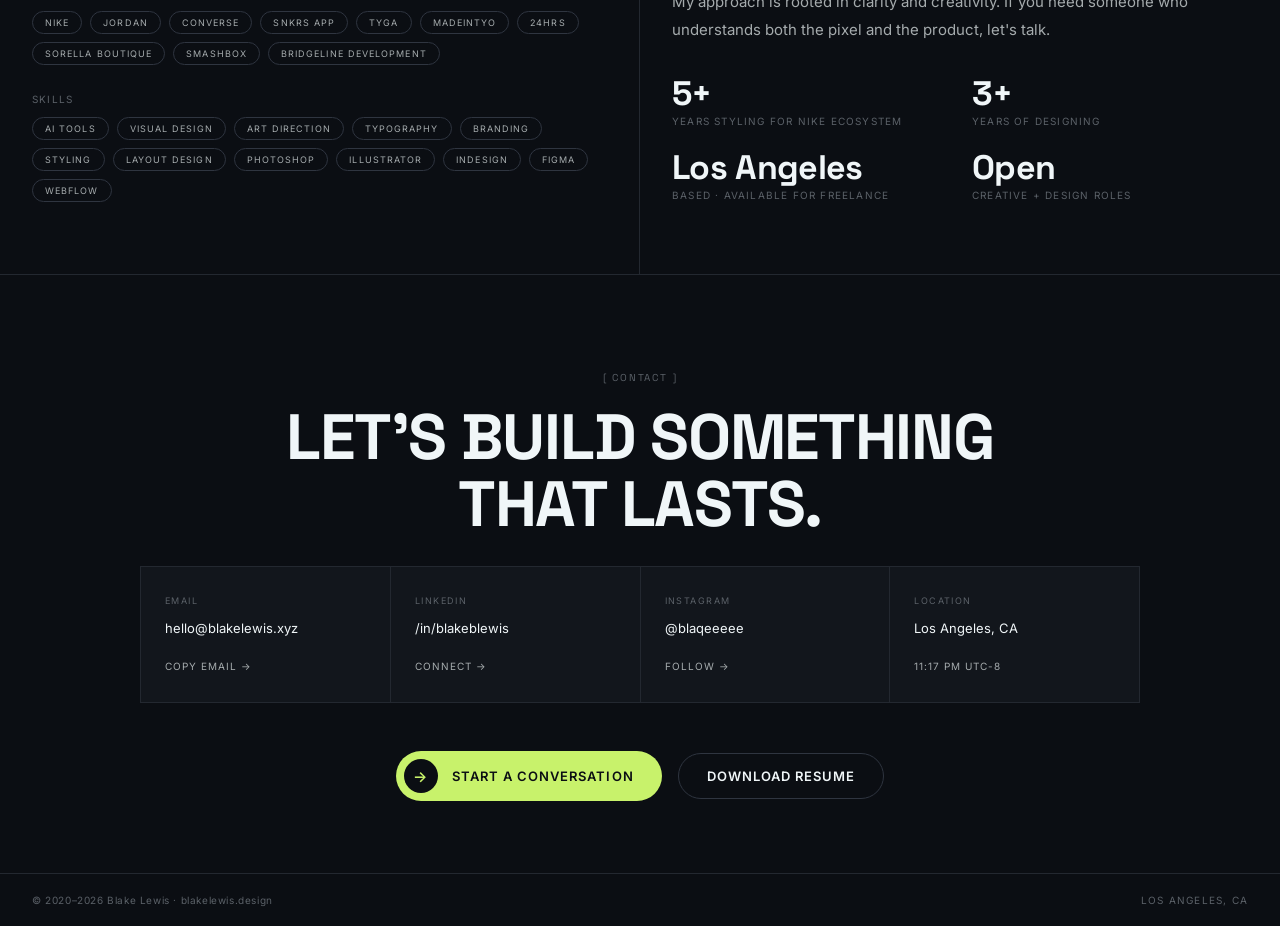
==== commit 6ad234f6: "Update to new blakelewis.design domain, fix OG preview image og:url/og:image/twitter:image still poi" ====
--- a/index.html
+++ b/index.html
@@ -8,17 +8,17 @@
   <link rel="icon" type="image/png" href="images/favicon.png">
 
   <meta property="og:type" content="website">
-  <meta property="og:url" content="https://blakelewis.xyz/">
+  <meta property="og:url" content="https://blakelewis.design/">
   <meta property="og:title" content="Blake Lewis: Product Stylist & Interaction Designer">
   <meta property="og:description" content="Blake Lewis: Product Stylist & Interaction Designer. Nike, Jordan, Converse. Based in Los Angeles.">
-  <meta property="og:image" content="https://blakelewis.xyz/images/og-image.png">
+  <meta property="og:image" content="https://blakelewis.design/images/og-image.jpg">
   <meta property="og:image:width" content="1200">
   <meta property="og:image:height" content="630">
 
   <meta name="twitter:card" content="summary_large_image">
   <meta name="twitter:title" content="Blake Lewis: Product Stylist & Interaction Designer">
   <meta name="twitter:description" content="Blake Lewis: Product Stylist & Interaction Designer. Nike, Jordan, Converse. Based in Los Angeles.">
-  <meta name="twitter:image" content="https://blakelewis.xyz/images/og-image.png">
+  <meta name="twitter:image" content="https://blakelewis.design/images/og-image.jpg">
   <link rel="preconnect" href="https://fonts.googleapis.com">
   <link rel="preconnect" href="https://fonts.gstatic.com" crossorigin>
   <link href="https://fonts.googleapis.com/css2?family=Inter:ital,wght@0,300;0,400;0,500;0,700;0,800;0,900;1,300&family=Space+Grotesk:wght@500;700&display=swap" rel="stylesheet">
@@ -894,7 +894,7 @@
   </div>
 
   <div class="footer-bottom">
-    <span class="footer-copy">© 2020–2026 Blake Lewis · blakelewis.xyz</span>
+    <span class="footer-copy">© 2020–2026 Blake Lewis · blakelewis.design</span>
     <span class="footer-location">Los Angeles, CA</span>
   </div>
 
